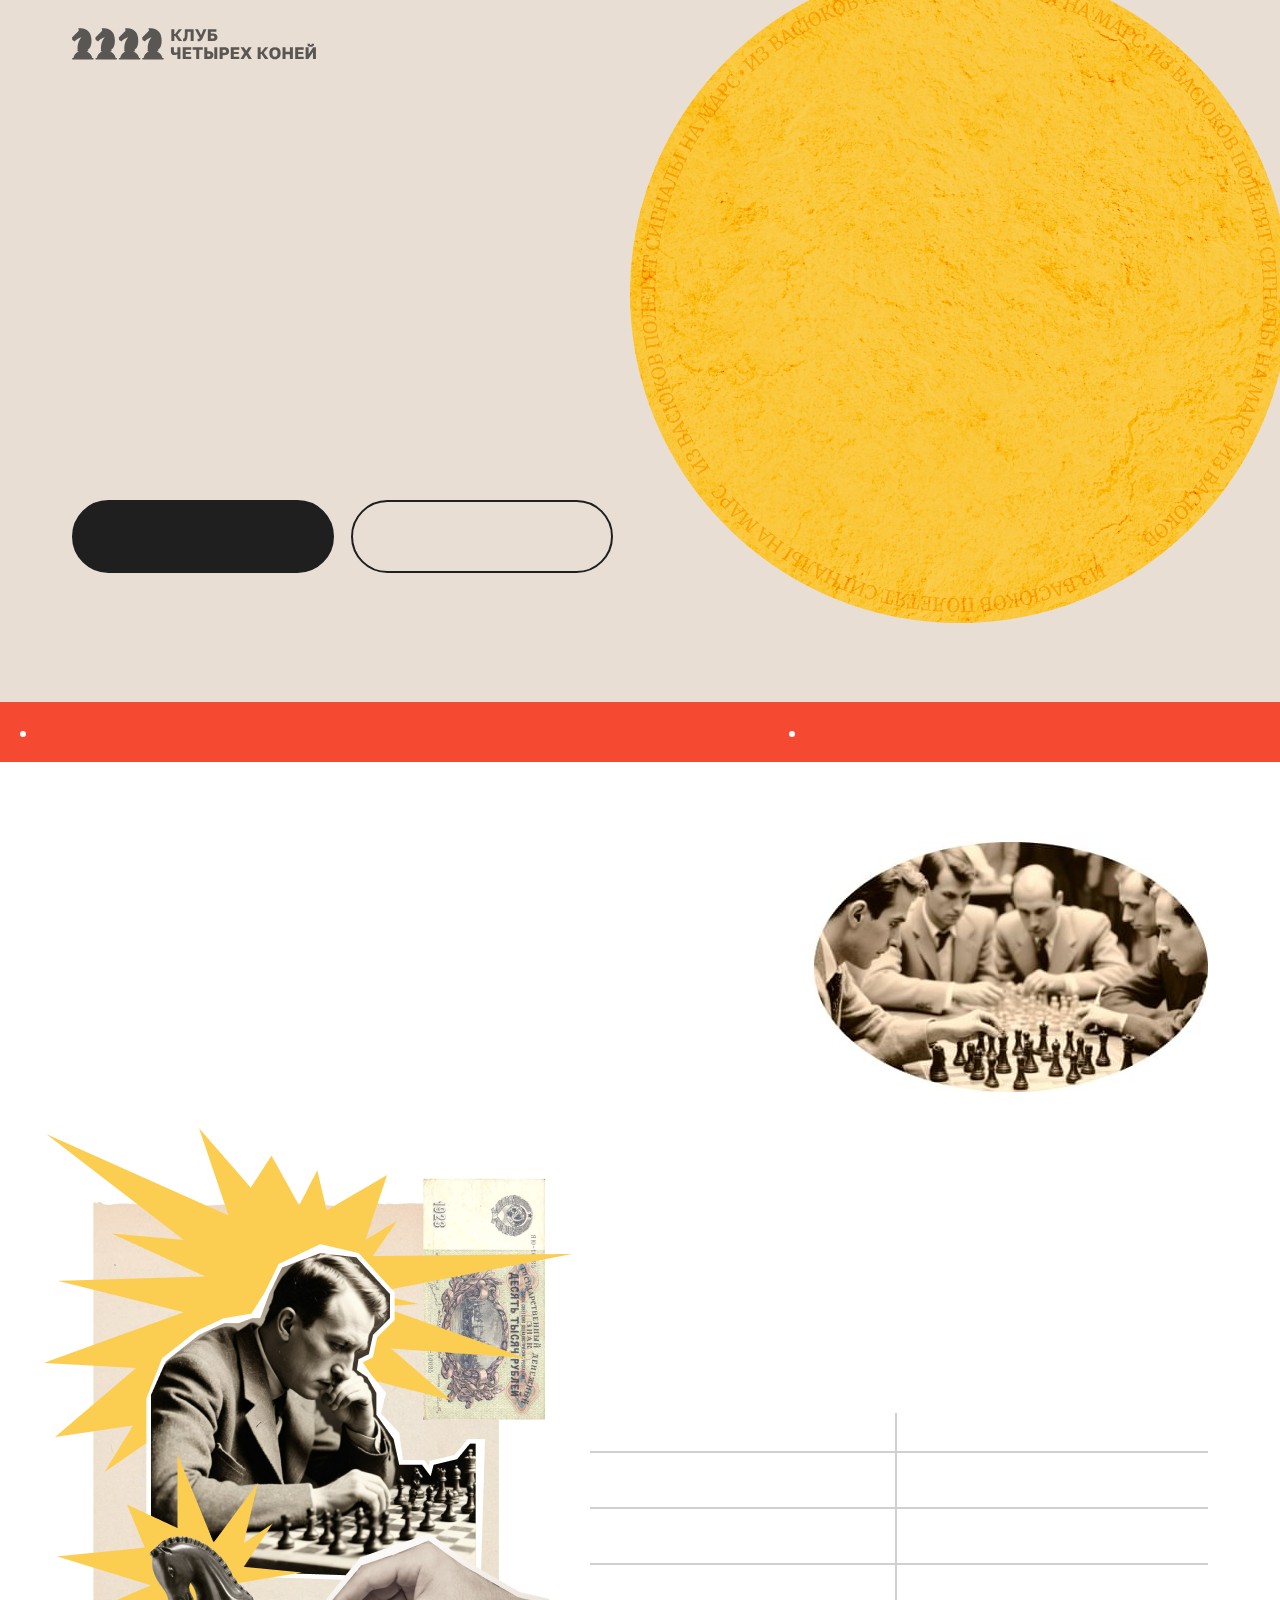
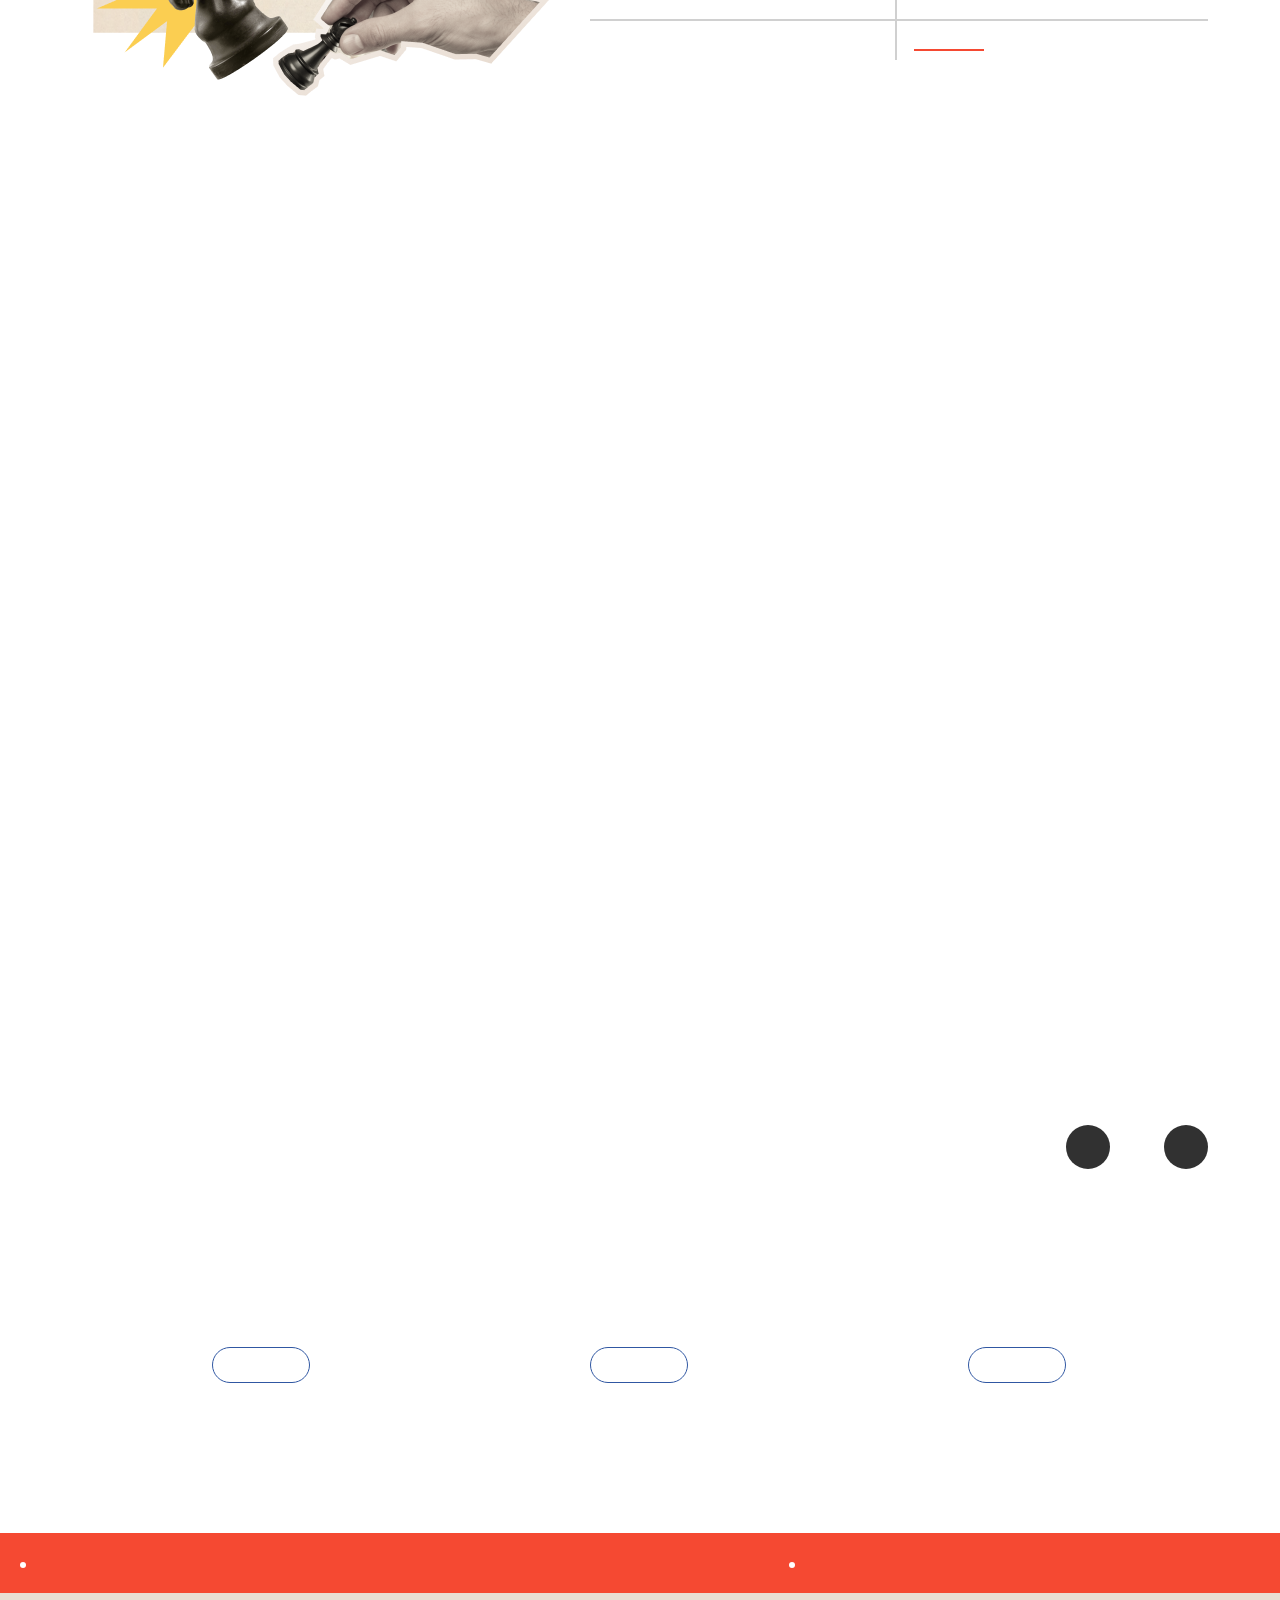
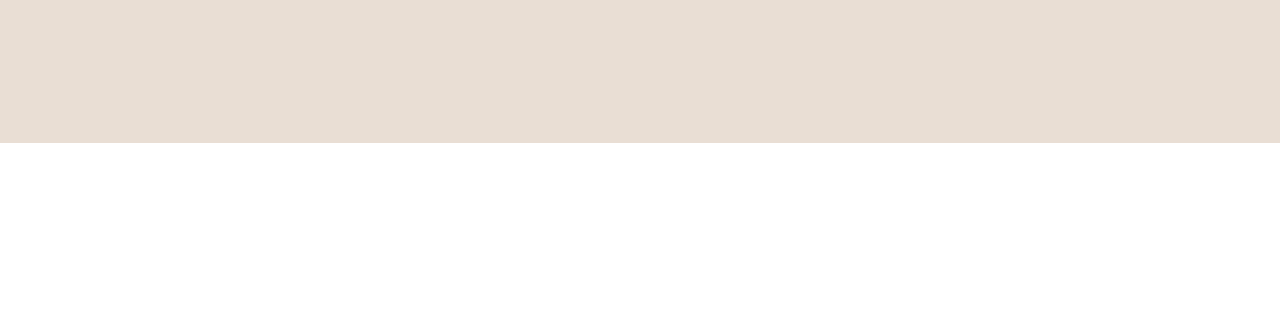
==== index.html @ 7cdd2cad "Add files" ====
<!DOCTYPE html>
<html lang="ru">
<head>
	<meta charset="UTF-8">
	<meta name="viewport" content="width=device-width, initial-scale=1.0">
	<title>Клуб Четырех Коней</title>
	<link rel="stylesheet" href="css/style.min.css">
</head>
<body>
	<section class="main">
		<div class="wrap">
			<a href="#" class='main__logo'><img src="img/logo.svg" alt=""></a>
			<h1 class='main__title'>
				Превратите<br>уездный город<br>
				<span class='main__title-offset'>в столицу<br><span>земного шара</span></span>
			</h1>
			<p class='main__description'>Оплатите взнос на&nbsp;телеграммы для организации Международного васюкинского турнира по&nbsp;шахматам</p>
			<div class="main__btns">
				<a href="#donate" class='btn btn__default'>Поддержать <br class='sm-none'>шахматную мысль</a>
				<a href="#more" class='btn btn__add'>Подробнее <br class='sm-none'>о турнире</a>
			</div>

		</div>
		<img src="img/circle.png" class='main__circle' alt="">
		<div class='main__collage'></div>
	</section>
	<section class="running-line">
	 <div class="running-line__track -f">
	    <div class="running-line__content"><span>Дело помощи утопающим — дело рук самих утопающих!</span><span>Шахматы двигают вперед не только культуру, но и экономику!</span><span>Лед тронулся, господа присяжные заседатели!</span></div>

	  </div>
	</section>
	<section class='info' >
		<div class="wrap info__textwp" id='donate'>
			<p class="info__textsp">
				Чтобы поддержать Международный васюкинский турнир <img src="img/photo1.jpg" class='info__photo' alt="">посетите лекцию на тему: <span class='redtextb'>«Плодотворная дебютная идея»</span>
			</p>
			
		</div>
		<div class="wrap info__session" id='more'>
			<img src="img/collage.png" class='info__collage' alt="">
			<p class="info__textsp">
				и&nbsp;Сеанс <span class='redtextb'>одновременной игры в&nbsp;шахматы на&nbsp;160 досках</span> гроссмейстера О.&nbsp;Бендера
			</p>
			<div class='info__table'>
				<div class='info__table-row'>
					<div class='info__table-cell'>Место проведения:</div>
					<div class='info__table-cell'>Клуб «Картонажник»</div>
				</div>
				<div class='info__table-row'>
					<div class='info__table-cell'>Дата и время мероприятия:</div>
					<div class='info__table-cell'>22 июня 1927 г. в 18:00</div>
				</div>
				<div class='info__table-row'>
					<div class='info__table-cell'>Стоимость входных билетов:</div>
					<div class='info__table-cell'>20 коп.</div>
				</div>
				<div class='info__table-row'>
					<div class='info__table-cell'>Плата за игру:</div>
					<div class='info__table-cell'>50 коп.</div>
				</div>
				<div class='info__table-row'>
					<div class='info__table-cell'>Взнос на телеграммы:</div>
					<div class='info__table-cell'><span class='info__table-oldprice'>100 руб.</span> 21 руб. 16 коп.</div>
				</div>
			</div>
			<p class='info__table-blue'>По&nbsp;всем вопросам обращаться в&nbsp;администрацию к&nbsp;К.&nbsp;Михельсону</p>
			
		</div>
	</section>
	<section class="stages">
		<div class="wrap">
			<h2 class='heading'>Этапы преображения<br> Васюков <span class='text-blue'>Будущие источники<br class='sm-none'> обогащения васюкинцев</span></h2>
			<div class="stages__content">
				<div class="stages__wrap">
					<div class="stages__item">
						<p class="stages__text">Строительство железнодорожной магистрали Москва-Васюки</p>
					</div>
					<div class="stages__item">
						<p class="stages__text">Открытие фешенебельной гостиницы &laquo;Проходная пешка&raquo; и&nbsp;других небоскрёбов</p>
					</div>
					<div class="stages__item">
						<p class="stages__text">Поднятие сельского хозяйства в&nbsp;радиусе на&nbsp;тысячу километров: производство овощей, фруктов, икры, шоколадных конфет</p>
					</div>
					<div class="stages__item">
						<p class="stages__text">Строительство дворца для турнира</p>
					</div>
					<div class="stages__item">
						<p class="stages__text">Размещение гаражей для гостевого<br>автотранспорта</p>
					</div>
					<div class="stages__item">
						<p class="stages__text">Постройка сверхмощной радиостанции для передачи всему миру сенсационных результатов</p>
					</div>
					<div class="stages__item">
						<p class="stages__text">Создание аэропорта &laquo;Большие Васюки&raquo; с&nbsp;регулярным отправлением почтовых самолётов и&nbsp;дирижаблей во&nbsp;все концы света, включая Лос-Анжелос и&nbsp;Мельбурн</p>
					</div>
				</div>
			</div>
			<div class='slider__navigation stages__navigation'>
				<button id="stages-left"></button>
				<div class='slider__dots'>
				</div>
      			<button id="stages-right"></button>
			</div>
		</div>
	</section>
	<section class="participants">
		<div class="wrap">
			<div class="participants__heading">
				<h2 class='heading'>Участники турнира</h2>
			</div>
			<div class='wrapper'>
				<div class="participants__container">
					<div class="participants__track">
						<div class="participants__item">
							<img src="img/ava.svg" class='participants__ava' alt="">
							<p class="participants__name">Хозе-Рауль Капабланка</p>
							<p class="participants__status">Чемпион мира по шахматам</p>
							<a href="" class="btn btn__smallblue">Подробнее</a>
						</div>
						<div class="participants__item">
							<img src="img/ava.svg" class='participants__ava' alt="">
							<p class="participants__name">Эммануил Ласкер</p>
							<p class="participants__status">Чемпион мира по шахматам</p>
							<a href="" class="btn btn__smallblue">Подробнее</a>
						</div>
						<div class="participants__item">
							<img src="img/ava.svg" class='participants__ava' alt="">
							<p class="participants__name">Александр Алехин</p>
							<p class="participants__status">Чемпион мира по шахматам</p>
							<a href="" class="btn btn__smallblue">Подробнее</a>
						</div>
						<div class="participants__item">
							<img src="img/ava.svg" class='participants__ava' alt="">
							<p class="participants__name">Арон Нимцович</p>
							<p class="participants__status">Чемпион мира по шахматам</p>
							<a href="" class="btn btn__smallblue">Подробнее</a>
						</div>
						<div class="participants__item">
							<img src="img/ava.svg" class='participants__ava' alt="">
							<p class="participants__name">Рихард Рети</p>
							<p class="participants__status">Чемпион мира по шахматам</p>
							<a href="" class="btn btn__smallblue">Подробнее</a>
						</div>
						<div class="participants__item">
							<img src="img/ava.svg" class='participants__ava' alt="">
							<p class="participants__name">Остап Бендер</p>
							<p class="participants__status">Гроссмейстер</p>
							<a href="" class="btn btn__smallblue">Подробнее</a>
						</div>
					</div>
				</div>
			</div>
			<div class='slider__navigation participants__navigation'>
				<button id="participants-left"></button>
				<span class='slider__info'>
				</span>
      			<button id="participants-right"></button>
			</div>
		</div>
	</section>
	<section class="running-line">
	 <div class="running-line__track -s">
	    <div class="running-line__content"><span>Дело помощи утопающим — дело рук самих утопающих!</span><span>Шахматы двигают вперед не только культуру, но и экономику!</span><span>Лед тронулся, господа присяжные заседатели!</span></div>
	  </div>
	</section>
     

	<footer class='mfooter'>
		<div class="wrap">
			<p class="mfooter__text">Все персонажи, события и&nbsp;цитаты являются вымышленными и&nbsp;не&nbsp;принадлежат создателям сайта. С&nbsp;подробностями можно познакомиться в&nbsp;главе XXXIV романа Ильи Ильфа и&nbsp;Евгения Петрова &laquo;Двенадцать стульев&raquo;.</p>
		</div>
	</footer>
	<script src="js/main.min.js"></script>
</body>
</html>
---- css/style.min.css ----
/*! normalize.css v8.0.1 | MIT License | github.com/necolas/normalize.css */@font-face{font-family:GolosText;src:url(../fonts/GolosText/regular.woff) format("woff"),url(../fonts/commissioner/regular.woff2) format("woff2");font-weight:400;font-style:normal}@font-face{font-family:GolosText;src:url(../fonts/GolosText/medium.woff) format("woff"),url(../fonts/commissioner/medium.woff2) format("woff2");font-weight:500;font-style:normal}@font-face{font-family:GolosText;src:url(../fonts/GolosText/semibold.woff) format("woff"),url(../fonts/commissioner/semibold.woff2) format("woff2");font-weight:600;font-style:normal}@font-face{font-family:GolosText;src:url(../fonts/GolosText/bold.woff) format("woff"),url(../fonts/commissioner/bold.woff2) format("woff2");font-weight:700;font-style:normal}@font-face{font-family:Merriweather;src:url(../fonts/Merriweather/regular.woff) format("woff"),url(../fonts/commissioner/regular.woff2) format("woff2");font-weight:400;font-style:normal}@font-face{font-family:Merriweather;src:url(../fonts/Merriweather/bold.woff) format("woff"),url(../fonts/commissioner/bold.woff2) format("woff2");font-weight:700;font-style:normal}@-webkit-keyframes rotate{0%{-webkit-transform:rotate(0);transform:rotate(0)}100%{-webkit-transform:rotate(360deg);transform:rotate(360deg)}}/*! normalize.css v8.0.1 | MIT License | github.com/necolas/normalize.css */html{line-height:1.15;-webkit-text-size-adjust:100%}details,main{display:block}h1{font-size:2em;margin:.67em 0}hr{-webkit-box-sizing:content-box;box-sizing:content-box;height:0;overflow:visible}code,kbd,pre,samp{font-family:monospace,monospace;font-size:1em}a{background-color:rgba(0,0,0,0);text-decoration:none;cursor:pointer;outline:0;color:#af9470}abbr[title]{border-bottom:none;text-decoration:underline;-webkit-text-decoration:underline dotted;text-decoration:underline dotted}b,strong{font-weight:bolder}small{font-size:80%}sub,sup{font-size:75%;line-height:0;position:relative;vertical-align:baseline}sub{bottom:-.25em}sup{top:-.5em}img{border-style:none;max-width:100%;pointer-events:none}button,input,optgroup,select,textarea{font-family:inherit;font-size:100%;line-height:1.15;margin:0}button,input{overflow:visible}button,select{text-transform:none}[type=button],[type=reset],[type=submit],button{-webkit-appearance:button}[type=button]::-moz-focus-inner,[type=reset]::-moz-focus-inner,[type=submit]::-moz-focus-inner,button::-moz-focus-inner{border-style:none;padding:0}[type=button]:-moz-focusring,[type=reset]:-moz-focusring,[type=submit]:-moz-focusring,button:-moz-focusring{outline:ButtonText dotted 1px}fieldset{padding:.35em .75em .625em}legend{-webkit-box-sizing:border-box;box-sizing:border-box;color:inherit;display:table;max-width:100%;padding:0;white-space:normal}progress{vertical-align:baseline}textarea{overflow:auto}[type=checkbox],[type=radio]{-webkit-box-sizing:border-box;box-sizing:border-box;padding:0}[type=number]::-webkit-inner-spin-button,[type=number]::-webkit-outer-spin-button{height:auto}[type=search]{-webkit-appearance:textfield;outline-offset:-2px}[type=search]::-webkit-search-decoration{-webkit-appearance:none}::-webkit-file-upload-button{-webkit-appearance:button;font:inherit}summary{display:list-item}[hidden],template{display:none}html{-ms-text-size-adjust:100%;-webkit-text-size-adjust:100%;font-size:100%;height:100%}body{font-family:GolosText,sans-serfif;font-weight:400;background:#fff;color:#313131;height:100%;margin:0;padding:0;-webkit-box-sizing:border-box;box-sizing:border-box;min-width:320px}p{line-height:1.2em}a:active,a:focus,a:hover,a:visited{text-decoration:none;outline:0}.wrap{min-width:320px;max-width:1366px;-webkit-box-sizing:border-box;box-sizing:border-box;margin:0 auto;padding-right:72px;padding-left:72px}.clearfix:after{content:"";display:table;clear:both}::-moz-selection{color:#fff;background:#524947}::selection{color:#fff;background:#524947}.redtextb{font-weight:700;color:#f54932}.heading{margin:0;font-family:Merriweather;font-size:54px;line-height:1.2em;font-weight:300;text-transform:uppercase}@media screen and (max-width:768px){.wrap{padding-right:20px;padding-left:20px}.heading{font-size:36px;line-height:1.1em}.sm-none{display:none}}.btn{display:inline-block;text-align:center;vertical-align:middle;-ms-touch-action:manipulation;touch-action:manipulation;cursor:pointer;font-size:16px;white-space:nowrap;position:relative;border:none;-webkit-transition:.1s linear;transition:.1s linear;font-weight:400;border-radius:40px;-webkit-box-sizing:border-box;box-sizing:border-box;line-height:1.35em}.btn:hover{-webkit-box-shadow:none;box-shadow:none}.btn__default{background:#1f1f1f;color:#fff;padding:13px 20px;border:2px solid #1f1f1f}.btn__default:hover{background:#fbce51;border:2px solid #fbce51;color:#1f1f1f}@media screen and (max-width:768px){.btn__default{padding:11px 20px}}.btn__add{background:rgba(0,0,0,0);color:#1f1f1f;padding:13px 20px;border:2px solid #1f1f1f}@media screen and (max-width:768px){.btn__add{padding:13px 20px;border:none;background:rgba(255,255,255,.9)}}.btn__add:hover{background:#1f1f1f;color:#fff}.btn__smallblue{color:#3057a2;border-radius:20px;border:1px solid #3057a2;padding:6px 11px}.btn__smallblue:hover{background:#3057a2;color:#fff}.main{background:url(../img/bg.jpg) 50% 70%/100% #e9ded4;padding:28px 0 129px;position:relative;overflow:hidden}.main__logo{display:inline-block}.main .wrap{position:relative;z-index:2}.main__title{font-family:Merriweather;font-weight:400;text-transform:uppercase;font-size:60px;margin:61px 0 25px;line-height:1.1em}@media screen and (max-width:768px){.main{padding:28px 0 275px}.main__logo{width:213px}.main__title{font-size:36px;margin:41px 0 25px}}.main__title-offset{max-width:550px;display:inline-block;text-align:center;margin-left:3px}.main__title-offset span{margin-left:30px}.main__description{font-size:18px;max-width:542px;text-align:center;margin-bottom:42px}@media screen and (max-width:768px){.main__description{text-align:left;margin-bottom:35px}}.main__circle{position:absolute;top:-36px;width:659px;right:-639px;left:0;margin:auto;-webkit-animation:40s linear infinite rotate;animation:40s linear infinite rotate}@media screen and (max-width:1224px){.main__circle{right:-839px}}@media screen and (max-width:768px){.main__circle{top:auto;width:310px;right:0;bottom:55px;left:0;margin:auto}}.main__collage{position:absolute;bottom:-1px;left:0;right:-19px;background:url(../img/chessfield.png) 50% 100%/1627px no-repeat;height:540px}@media screen and (max-width:1224px){.main__collage{right:-299px}}.main__btns{font-size:0}.main .btn{width:262px;margin-right:17px}@media screen and (max-width:768px){.main__collage{right:0;background-size:862px;background-position:80% 100%}.main .btn{width:100%;margin-right:0;margin-bottom:14px}}.running-line{font-family:Merriweather;color:#fff;position:relative;font-weight:300;line-height:60px;width:100%;height:60px;font-size:22px;text-transform:uppercase;background:#f54932;overflow-x:hidden}.running-line__track{width:-webkit-fit-content;width:-moz-fit-content;width:fit-content;white-space:nowrap}.running-line__track span::before{content:"";width:6px;height:6px;display:inline-block;background:#fff;vertical-align:middle;border-radius:50%;margin:0 20px}.running-line__content{display:inline-block}.info{margin-bottom:204px}.info__textwp{padding:109px 520px 61px 72px;position:relative}@media screen and (max-width:1224px){.info__textwp{padding:109px 370px 61px 72px}.info__photo{width:280px}}@media screen and (max-width:1024px){.info{margin-bottom:104px}.info__textwp{padding:79px 72px 21px}}@media screen and (max-width:768px){.running-line{font-size:16px;line-height:38px;height:38px}.running-line__track span::before{margin:0 12px}.info{margin-bottom:84px}.info__textwp{padding:50px 20px 20px}}.info__textsp{font-family:Merriweather;font-size:36px;font-weight:300;text-transform:uppercase;margin:0;line-height:1.35em}.info__photo{position:absolute;right:72px;bottom:0;top:46px;margin:auto}@media screen and (max-width:1024px){.info__photo{position:static;display:block;margin:50px auto;width:auto;max-width:580px}}@media screen and (max-width:768px){.info__textsp{font-size:28px}.info__photo{width:100%;margin:23px auto 24px}}.info__collage{position:absolute;left:43px;top:2px}@media screen and (max-width:1224px){.info__collage{width:380px}}@media screen and (max-width:1024px){.info__collage{position:static;display:block;margin:20px auto;width:auto;max-width:580px}}.info__session{position:relative;padding:32px 72px 0 590px}.info__session .info__textsp{margin-bottom:60px}@media screen and (max-width:1224px){.info__session{padding:32px 72px 0 450px}}@media screen and (max-width:1024px){.info__session{padding:8px 72px 0}}@media screen and (max-width:768px){.info__collage{width:100%;margin-bottom:49px}.info__session .info__textsp{margin-bottom:41px}.info__session{padding:10px 20px 20px}.info__table-row:last-child{border-bottom:0}}.info__table{width:100%;border-collapse:collapse;font-size:20px;margin-bottom:48px}.info__table-row{display:-webkit-box;display:-ms-flexbox;display:flex}@media screen and (max-width:768px){.info__table-row{display:block;border-bottom:2px solid #d0d0d0;margin-bottom:15px}}.info__table-cell{border:1px solid #d0d0d0;padding:15.5px 0}.info__table-row:first-child div{border-top:none;padding-top:0}.info__table-row:last-child div{border-bottom:none;padding-bottom:0}.info__table-row div:first-child{border-left:none;color:#6f6f6f;font-weight:300;min-width:305px}.info__table-row div:last-child{border-right:none;padding-left:17px;width:calc(100% - 305px);font-weight:500}.info__table-blue{color:#3057a2;font-size:20px}.info__table-oldprice{position:relative;margin-right:7px}.info__table-oldprice:before{content:"";position:absolute;display:block;width:100%;height:2px;background:#f54932;top:4px;left:0;bottom:0;margin:auto}.stages{margin-bottom:200px}@media screen and (max-width:768px){.info__table-cell{display:inline;border:none;padding:0}.info__table-row div:first-child{display:block;margin-bottom:14px;width:auto}.info__table-row div:last-child{display:inline-block;padding-left:0;width:auto;margin-bottom:14px}.info__table-blue{font-size:18px}.stages{margin-bottom:122px}}.stages__wrap{font-size:20px;display:grid;grid-template-columns:32.3% 32.3% auto;grid-template-rows:auto auto auto;gap:20px;counter-reset:example 0;position:relative}.stages__content{position:relative}.stages__content:before{content:"";display:block;width:401px;height:235px;background:url(../img/collage1.png) 0 0/100% no-repeat;position:absolute;bottom:-2px;right:-64px;z-index:2}@media screen and (max-width:1224px){.stages__content:before{bottom:-92px}}@media screen and (max-width:1024px){.stages__wrap{grid-template-columns:48.4% 48.4%}.stages__content:before{right:-70px;bottom:-152px}}@media screen and (max-width:768px){.stages__wrap{display:-webkit-box;display:-ms-flexbox;display:flex;-webkit-box-align:start;-ms-flex-align:start;align-items:flex-start;-webkit-transition:.2s;transition:.2s}.stages__content{padding-top:140px;overflow:hidden}.stages__content:before{top:0;bottom:auto;left:0;right:0;margin:auto;width:350px}}.stages .heading{margin-bottom:52px}@media screen and (max-width:768px){.stages .heading{margin-bottom:0}}.stages .text-blue{font-size:20px;color:#3057a2;text-transform:none;font-family:GolosText;position:relative;line-height:1.2em;display:inline-block;margin:0 0 0 6px}.stages__item{background:url(../img/paper.jpg) 0 0/cover;padding:20px 22px 20px 72px;-webkit-box-sizing:border-box;box-sizing:border-box;counter-increment:example 1;position:relative;font-size:20px}.stages__item:after{content:counter(example);width:36px;height:36px;background:#fff;position:absolute;top:20px;left:20px;text-align:center;line-height:36px;border-radius:50%;font-weight:500}.stages__item:nth-child(3){grid-area:1/3/3}.stages__item:last-child{grid-column-start:2;grid-column-end:4;grid-row-start:3;grid-row-end:3;padding-right:310px}@media screen and (max-width:1224px){.stages__item:last-child{padding-right:100px}}@media screen and (max-width:1024px){.stages__item:nth-child(3){grid-area:auto}.stages__item:last-child{padding-right:50px;grid-column-start:1;grid-column-end:3;grid-row-start:4;grid-row-end:4}}.stages__text{margin:0}.participants{margin-bottom:140px}@media screen and (max-width:768px){.stages .text-blue{font-size:18px;margin:14px 0 0}.stages__item{padding:64px 22px 50px 72px;font-size:18px;min-width:100%}.stages__item:after{top:62px;left:18px}.stages__item:last-child{padding-right:22px}.participants{margin-bottom:100px}}.participants .wrap{position:relative}.participants__heading{margin-bottom:60px;padding-right:200px}@media screen and (max-width:768px){.participants__heading{margin-bottom:38px}}.participants__container{overflow:hidden}.participants__item{text-align:center;min-width:33.3%;padding-bottom:10px}.participants__track{display:-webkit-box;display:-ms-flexbox;display:flex;-webkit-transition:.2s;transition:.2s}.participants__ava{margin-bottom:22px}@media screen and (max-width:768px){.participants__ava{max-width:245px;margin-bottom:29px}}.participants__name{font-size:24px;font-weight:600;margin:0 0 6px}.participants__status{font-size:20px;font-weight:300;margin:0 0 20px}.slider__navigation{display:-webkit-box;display:-ms-flexbox;display:flex;-webkit-box-align:center;-ms-flex-align:center;align-items:center;position:absolute;top:8px;right:72px}.slider__navigation button{width:44px;height:44px;background:#313131;border-radius:50%;outline:0;border:none;cursor:pointer;-webkit-transition:.2s;transition:.2s;position:relative}.slider__navigation button:last-child{-webkit-transform:rotate(180deg);-ms-transform:rotate(180deg);transform:rotate(180deg)}.slider__navigation button:before{content:"";display:block;width:30px;height:30px;background:url(../img/arrow.svg) 50% 50% no-repeat;position:absolute;left:0;right:0;bottom:0;top:0;margin:auto}@media screen and (max-width:768px){.slider__navigation{position:static;display:-webkit-box;display:-ms-flexbox;display:flex;-webkit-box-pack:center;-ms-flex-pack:center;justify-content:center;margin:40px 0 0}.slider__navigation button{width:36px;height:36px}.slider__navigation button:before{width:20px;height:14px}}.slider__navigation button:hover{background:#fbce51}.slider__navigation button:disabled{background:#d6d6d6;cursor:auto;pointer-events:none}.slider__info{margin:0 13px}.slider__dots{display:-webkit-box;display:-ms-flexbox;display:flex;margin:0 10px}.slider__dots-item{width:10px;height:10px;background:#d9d9d9;margin:0 3px;border-radius:50%}.slider__dots-item.active{background:#313131}.stages__navigation{display:none}@media screen and (max-width:768px){.stages__navigation{display:-webkit-box;display:-ms-flexbox;display:flex;margin-top:26px}}.mfooter{background:#e9ded4;padding:40px 0 72px}.mfooter__text{margin:0;opacity:.5;font-size:16px}@keyframes rotate{0%{-webkit-transform:rotate(0);transform:rotate(0)}100%{-webkit-transform:rotate(360deg);transform:rotate(360deg)}}
/*# sourceMappingURL=../sourcemaps/style.min.css.map */
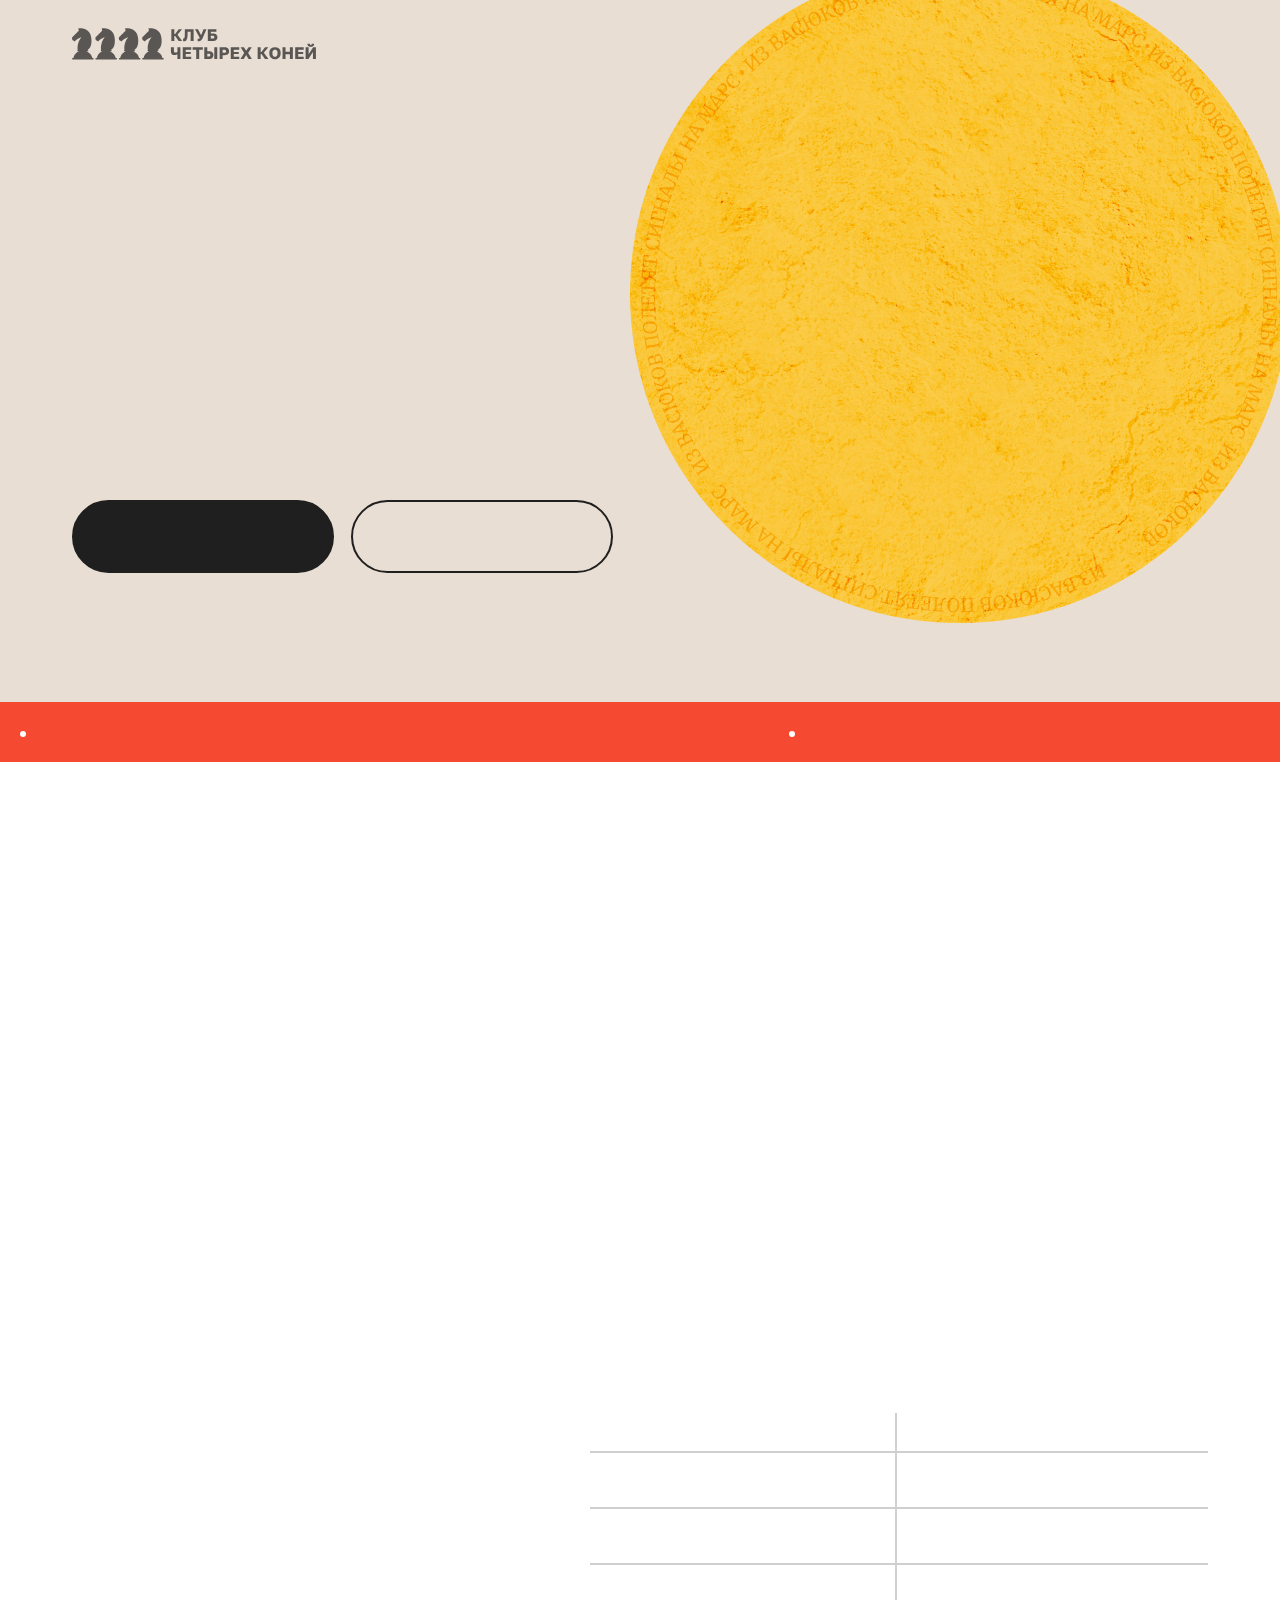
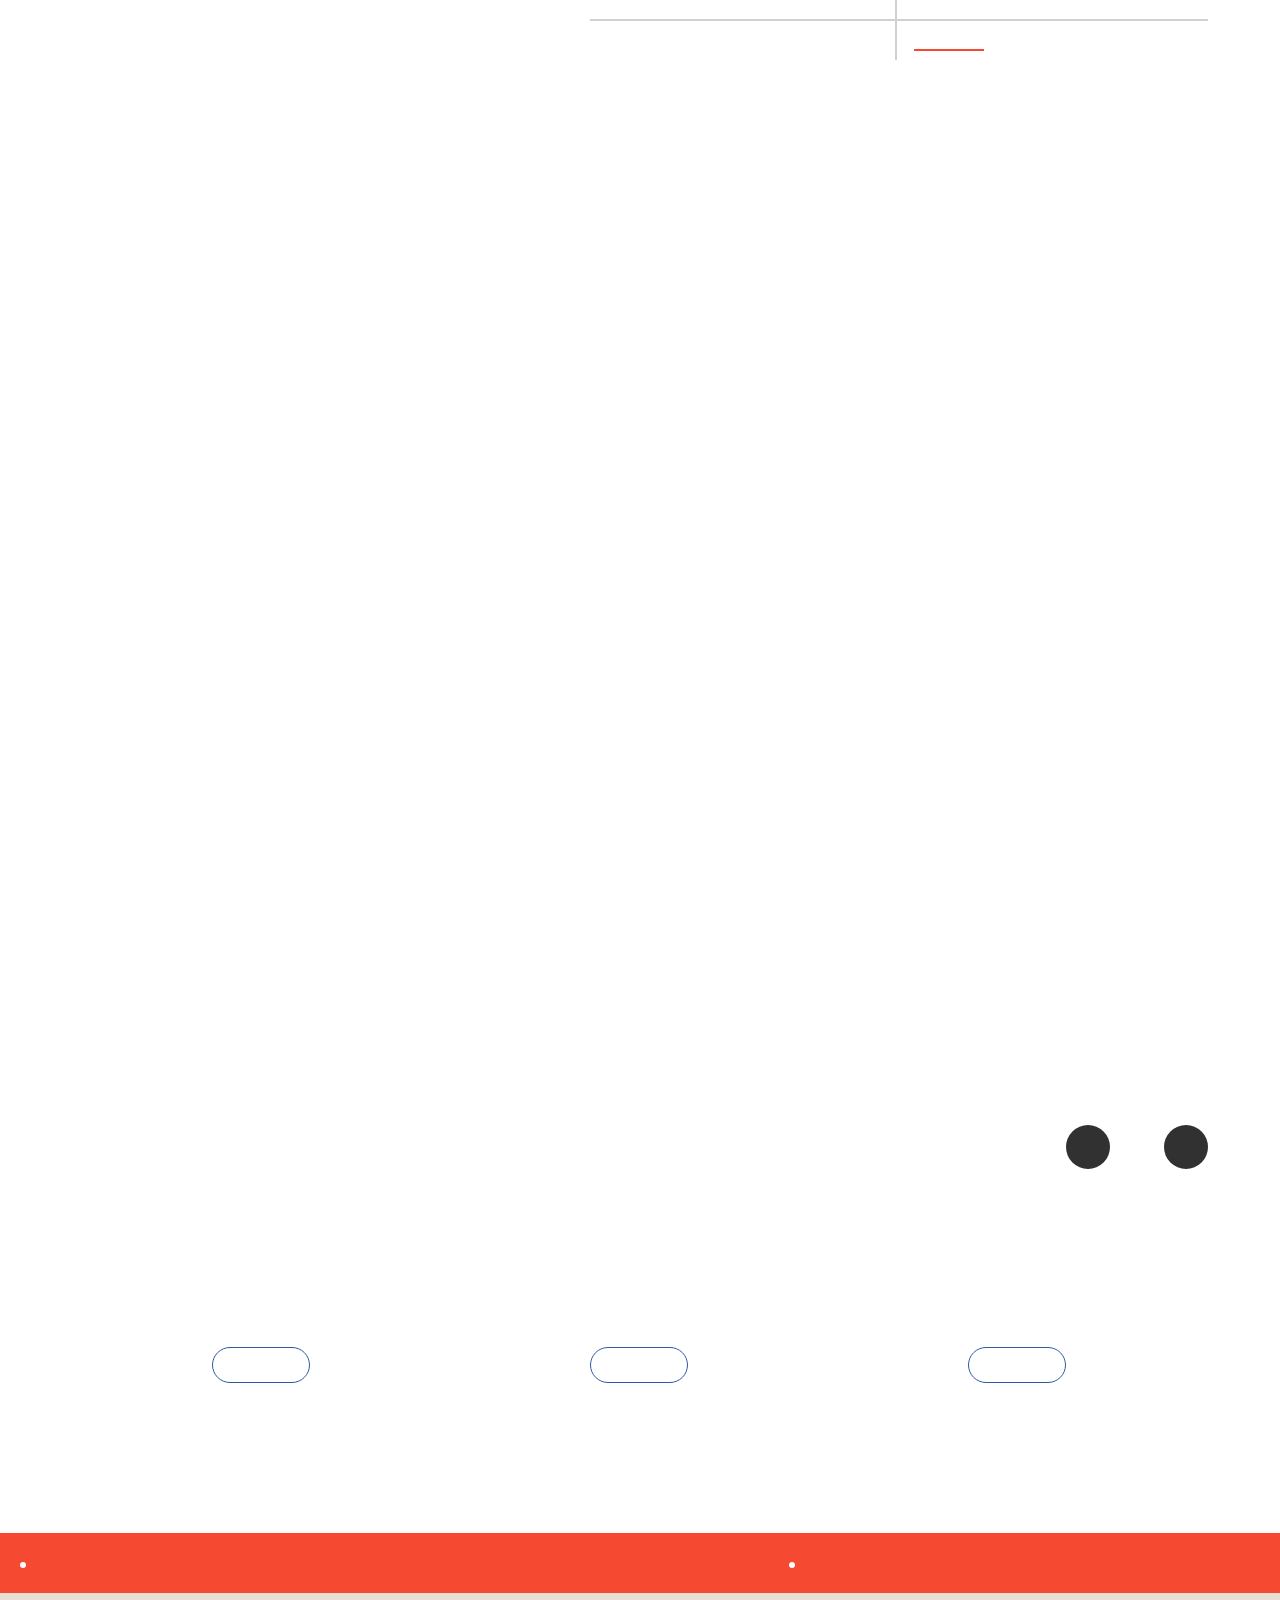
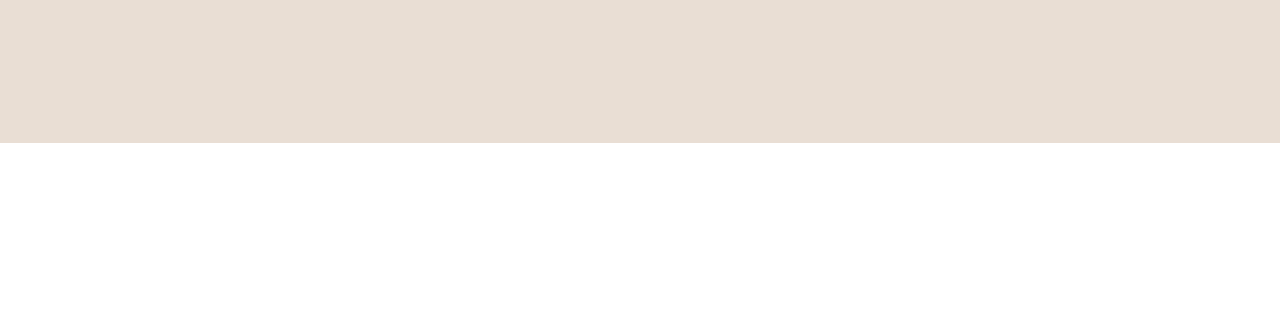
==== commit ea3dc30d: "Fix" ====
--- a/index.html
+++ b/index.html
@@ -9,7 +9,7 @@
 <body>
 	<section class="main">
 		<div class="wrap">
-			<a href="#" class='main__logo'><img src="img/logo.svg" alt=""></a>
+			<a href="#" class='main__logo'><img src="img/logo.svg" data="img/logo.svg" alt=""></a>
 			<h1 class='main__title'>
 				Превратите<br>уездный город<br>
 				<span class='main__title-offset'>в столицу<br><span>земного шара</span></span>
@@ -21,7 +21,7 @@
 			</div>
 
 		</div>
-		<img src="img/circle.png" class='main__circle' alt="">
+		<img src="img/circle.png" data="img/circle.png" class='main__circle' alt="">
 		<div class='main__collage'></div>
 	</section>
 	<section class="running-line">
@@ -33,12 +33,12 @@
 	<section class='info' >
 		<div class="wrap info__textwp" id='donate'>
 			<p class="info__textsp">
-				Чтобы поддержать Международный васюкинский турнир <img src="img/photo1.jpg" class='info__photo' alt="">посетите лекцию на тему: <span class='redtextb'>«Плодотворная дебютная идея»</span>
+				Чтобы поддержать Международный васюкинский турнир <img data="img/photo1.jpg" class='info__photo' alt="">посетите лекцию на тему: <span class='redtextb'>«Плодотворная дебютная идея»</span>
 			</p>
 			
 		</div>
 		<div class="wrap info__session" id='more'>
-			<img src="img/collage.png" class='info__collage' alt="">
+			<img data="img/collage.png" class='info__collage' alt="">
 			<p class="info__textsp">
 				и&nbsp;Сеанс <span class='redtextb'>одновременной игры в&nbsp;шахматы на&nbsp;160 досках</span> гроссмейстера О.&nbsp;Бендера
 			</p>
@@ -113,37 +113,37 @@
 				<div class="participants__container">
 					<div class="participants__track">
 						<div class="participants__item">
-							<img src="img/ava.svg" class='participants__ava' alt="">
+							<img data="img/ava.svg" class='participants__ava' alt="">
 							<p class="participants__name">Хозе-Рауль Капабланка</p>
 							<p class="participants__status">Чемпион мира по шахматам</p>
 							<a href="" class="btn btn__smallblue">Подробнее</a>
 						</div>
 						<div class="participants__item">
-							<img src="img/ava.svg" class='participants__ava' alt="">
+							<img data="img/ava.svg" class='participants__ava' alt="">
 							<p class="participants__name">Эммануил Ласкер</p>
 							<p class="participants__status">Чемпион мира по шахматам</p>
 							<a href="" class="btn btn__smallblue">Подробнее</a>
 						</div>
 						<div class="participants__item">
-							<img src="img/ava.svg" class='participants__ava' alt="">
+							<img data="img/ava.svg" class='participants__ava' alt="">
 							<p class="participants__name">Александр Алехин</p>
 							<p class="participants__status">Чемпион мира по шахматам</p>
 							<a href="" class="btn btn__smallblue">Подробнее</a>
 						</div>
 						<div class="participants__item">
-							<img src="img/ava.svg" class='participants__ava' alt="">
+							<img data="img/ava.svg" class='participants__ava' alt="">
 							<p class="participants__name">Арон Нимцович</p>
 							<p class="participants__status">Чемпион мира по шахматам</p>
 							<a href="" class="btn btn__smallblue">Подробнее</a>
 						</div>
 						<div class="participants__item">
-							<img src="img/ava.svg" class='participants__ava' alt="">
+							<img data="img/ava.svg" class='participants__ava' alt="">
 							<p class="participants__name">Рихард Рети</p>
 							<p class="participants__status">Чемпион мира по шахматам</p>
 							<a href="" class="btn btn__smallblue">Подробнее</a>
 						</div>
 						<div class="participants__item">
-							<img src="img/ava.svg" class='participants__ava' alt="">
+							<img data="img/ava.svg" class='participants__ava' alt="">
 							<p class="participants__name">Остап Бендер</p>
 							<p class="participants__status">Гроссмейстер</p>
 							<a href="" class="btn btn__smallblue">Подробнее</a>
--- a/css/style.min.css
+++ b/css/style.min.css
@@ -1,2 +1,2 @@
-/*! normalize.css v8.0.1 | MIT License | github.com/necolas/normalize.css */@font-face{font-family:GolosText;src:url(../fonts/GolosText/regular.woff) format("woff"),url(../fonts/commissioner/regular.woff2) format("woff2");font-weight:400;font-style:normal}@font-face{font-family:GolosText;src:url(../fonts/GolosText/medium.woff) format("woff"),url(../fonts/commissioner/medium.woff2) format("woff2");font-weight:500;font-style:normal}@font-face{font-family:GolosText;src:url(../fonts/GolosText/semibold.woff) format("woff"),url(../fonts/commissioner/semibold.woff2) format("woff2");font-weight:600;font-style:normal}@font-face{font-family:GolosText;src:url(../fonts/GolosText/bold.woff) format("woff"),url(../fonts/commissioner/bold.woff2) format("woff2");font-weight:700;font-style:normal}@font-face{font-family:Merriweather;src:url(../fonts/Merriweather/regular.woff) format("woff"),url(../fonts/commissioner/regular.woff2) format("woff2");font-weight:400;font-style:normal}@font-face{font-family:Merriweather;src:url(../fonts/Merriweather/bold.woff) format("woff"),url(../fonts/commissioner/bold.woff2) format("woff2");font-weight:700;font-style:normal}@-webkit-keyframes rotate{0%{-webkit-transform:rotate(0);transform:rotate(0)}100%{-webkit-transform:rotate(360deg);transform:rotate(360deg)}}/*! normalize.css v8.0.1 | MIT License | github.com/necolas/normalize.css */html{line-height:1.15;-webkit-text-size-adjust:100%}details,main{display:block}h1{font-size:2em;margin:.67em 0}hr{-webkit-box-sizing:content-box;box-sizing:content-box;height:0;overflow:visible}code,kbd,pre,samp{font-family:monospace,monospace;font-size:1em}a{background-color:rgba(0,0,0,0);text-decoration:none;cursor:pointer;outline:0;color:#af9470}abbr[title]{border-bottom:none;text-decoration:underline;-webkit-text-decoration:underline dotted;text-decoration:underline dotted}b,strong{font-weight:bolder}small{font-size:80%}sub,sup{font-size:75%;line-height:0;position:relative;vertical-align:baseline}sub{bottom:-.25em}sup{top:-.5em}img{border-style:none;max-width:100%;pointer-events:none}button,input,optgroup,select,textarea{font-family:inherit;font-size:100%;line-height:1.15;margin:0}button,input{overflow:visible}button,select{text-transform:none}[type=button],[type=reset],[type=submit],button{-webkit-appearance:button}[type=button]::-moz-focus-inner,[type=reset]::-moz-focus-inner,[type=submit]::-moz-focus-inner,button::-moz-focus-inner{border-style:none;padding:0}[type=button]:-moz-focusring,[type=reset]:-moz-focusring,[type=submit]:-moz-focusring,button:-moz-focusring{outline:ButtonText dotted 1px}fieldset{padding:.35em .75em .625em}legend{-webkit-box-sizing:border-box;box-sizing:border-box;color:inherit;display:table;max-width:100%;padding:0;white-space:normal}progress{vertical-align:baseline}textarea{overflow:auto}[type=checkbox],[type=radio]{-webkit-box-sizing:border-box;box-sizing:border-box;padding:0}[type=number]::-webkit-inner-spin-button,[type=number]::-webkit-outer-spin-button{height:auto}[type=search]{-webkit-appearance:textfield;outline-offset:-2px}[type=search]::-webkit-search-decoration{-webkit-appearance:none}::-webkit-file-upload-button{-webkit-appearance:button;font:inherit}summary{display:list-item}[hidden],template{display:none}html{-ms-text-size-adjust:100%;-webkit-text-size-adjust:100%;font-size:100%;height:100%}body{font-family:GolosText,sans-serfif;font-weight:400;background:#fff;color:#313131;height:100%;margin:0;padding:0;-webkit-box-sizing:border-box;box-sizing:border-box;min-width:320px}p{line-height:1.2em}a:active,a:focus,a:hover,a:visited{text-decoration:none;outline:0}.wrap{min-width:320px;max-width:1366px;-webkit-box-sizing:border-box;box-sizing:border-box;margin:0 auto;padding-right:72px;padding-left:72px}.clearfix:after{content:"";display:table;clear:both}::-moz-selection{color:#fff;background:#524947}::selection{color:#fff;background:#524947}.redtextb{font-weight:700;color:#f54932}.heading{margin:0;font-family:Merriweather;font-size:54px;line-height:1.2em;font-weight:300;text-transform:uppercase}@media screen and (max-width:768px){.wrap{padding-right:20px;padding-left:20px}.heading{font-size:36px;line-height:1.1em}.sm-none{display:none}}.btn{display:inline-block;text-align:center;vertical-align:middle;-ms-touch-action:manipulation;touch-action:manipulation;cursor:pointer;font-size:16px;white-space:nowrap;position:relative;border:none;-webkit-transition:.1s linear;transition:.1s linear;font-weight:400;border-radius:40px;-webkit-box-sizing:border-box;box-sizing:border-box;line-height:1.35em}.btn:hover{-webkit-box-shadow:none;box-shadow:none}.btn__default{background:#1f1f1f;color:#fff;padding:13px 20px;border:2px solid #1f1f1f}.btn__default:hover{background:#fbce51;border:2px solid #fbce51;color:#1f1f1f}@media screen and (max-width:768px){.btn__default{padding:11px 20px}}.btn__add{background:rgba(0,0,0,0);color:#1f1f1f;padding:13px 20px;border:2px solid #1f1f1f}@media screen and (max-width:768px){.btn__add{padding:13px 20px;border:none;background:rgba(255,255,255,.9)}}.btn__add:hover{background:#1f1f1f;color:#fff}.btn__smallblue{color:#3057a2;border-radius:20px;border:1px solid #3057a2;padding:6px 11px}.btn__smallblue:hover{background:#3057a2;color:#fff}.main{background:url(../img/bg.jpg) 50% 70%/100% #e9ded4;padding:28px 0 129px;position:relative;overflow:hidden}.main__logo{display:inline-block}.main .wrap{position:relative;z-index:2}.main__title{font-family:Merriweather;font-weight:400;text-transform:uppercase;font-size:60px;margin:61px 0 25px;line-height:1.1em}@media screen and (max-width:768px){.main{padding:28px 0 275px}.main__logo{width:213px}.main__title{font-size:36px;margin:41px 0 25px}}.main__title-offset{max-width:550px;display:inline-block;text-align:center;margin-left:3px}.main__title-offset span{margin-left:30px}.main__description{font-size:18px;max-width:542px;text-align:center;margin-bottom:42px}@media screen and (max-width:768px){.main__description{text-align:left;margin-bottom:35px}}.main__circle{position:absolute;top:-36px;width:659px;right:-639px;left:0;margin:auto;-webkit-animation:40s linear infinite rotate;animation:40s linear infinite rotate}@media screen and (max-width:1224px){.main__circle{right:-839px}}@media screen and (max-width:768px){.main__circle{top:auto;width:310px;right:0;bottom:55px;left:0;margin:auto}}.main__collage{position:absolute;bottom:-1px;left:0;right:-19px;background:url(../img/chessfield.png) 50% 100%/1627px no-repeat;height:540px}@media screen and (max-width:1224px){.main__collage{right:-299px}}.main__btns{font-size:0}.main .btn{width:262px;margin-right:17px}@media screen and (max-width:768px){.main__collage{right:0;background-size:862px;background-position:80% 100%}.main .btn{width:100%;margin-right:0;margin-bottom:14px}}.running-line{font-family:Merriweather;color:#fff;position:relative;font-weight:300;line-height:60px;width:100%;height:60px;font-size:22px;text-transform:uppercase;background:#f54932;overflow-x:hidden}.running-line__track{width:-webkit-fit-content;width:-moz-fit-content;width:fit-content;white-space:nowrap}.running-line__track span::before{content:"";width:6px;height:6px;display:inline-block;background:#fff;vertical-align:middle;border-radius:50%;margin:0 20px}.running-line__content{display:inline-block}.info{margin-bottom:204px}.info__textwp{padding:109px 520px 61px 72px;position:relative}@media screen and (max-width:1224px){.info__textwp{padding:109px 370px 61px 72px}.info__photo{width:280px}}@media screen and (max-width:1024px){.info{margin-bottom:104px}.info__textwp{padding:79px 72px 21px}}@media screen and (max-width:768px){.running-line{font-size:16px;line-height:38px;height:38px}.running-line__track span::before{margin:0 12px}.info{margin-bottom:84px}.info__textwp{padding:50px 20px 20px}}.info__textsp{font-family:Merriweather;font-size:36px;font-weight:300;text-transform:uppercase;margin:0;line-height:1.35em}.info__photo{position:absolute;right:72px;bottom:0;top:46px;margin:auto}@media screen and (max-width:1024px){.info__photo{position:static;display:block;margin:50px auto;width:auto;max-width:580px}}@media screen and (max-width:768px){.info__textsp{font-size:28px}.info__photo{width:100%;margin:23px auto 24px}}.info__collage{position:absolute;left:43px;top:2px}@media screen and (max-width:1224px){.info__collage{width:380px}}@media screen and (max-width:1024px){.info__collage{position:static;display:block;margin:20px auto;width:auto;max-width:580px}}.info__session{position:relative;padding:32px 72px 0 590px}.info__session .info__textsp{margin-bottom:60px}@media screen and (max-width:1224px){.info__session{padding:32px 72px 0 450px}}@media screen and (max-width:1024px){.info__session{padding:8px 72px 0}}@media screen and (max-width:768px){.info__collage{width:100%;margin-bottom:49px}.info__session .info__textsp{margin-bottom:41px}.info__session{padding:10px 20px 20px}.info__table-row:last-child{border-bottom:0}}.info__table{width:100%;border-collapse:collapse;font-size:20px;margin-bottom:48px}.info__table-row{display:-webkit-box;display:-ms-flexbox;display:flex}@media screen and (max-width:768px){.info__table-row{display:block;border-bottom:2px solid #d0d0d0;margin-bottom:15px}}.info__table-cell{border:1px solid #d0d0d0;padding:15.5px 0}.info__table-row:first-child div{border-top:none;padding-top:0}.info__table-row:last-child div{border-bottom:none;padding-bottom:0}.info__table-row div:first-child{border-left:none;color:#6f6f6f;font-weight:300;min-width:305px}.info__table-row div:last-child{border-right:none;padding-left:17px;width:calc(100% - 305px);font-weight:500}.info__table-blue{color:#3057a2;font-size:20px}.info__table-oldprice{position:relative;margin-right:7px}.info__table-oldprice:before{content:"";position:absolute;display:block;width:100%;height:2px;background:#f54932;top:4px;left:0;bottom:0;margin:auto}.stages{margin-bottom:200px}@media screen and (max-width:768px){.info__table-cell{display:inline;border:none;padding:0}.info__table-row div:first-child{display:block;margin-bottom:14px;width:auto}.info__table-row div:last-child{display:inline-block;padding-left:0;width:auto;margin-bottom:14px}.info__table-blue{font-size:18px}.stages{margin-bottom:122px}}.stages__wrap{font-size:20px;display:grid;grid-template-columns:32.3% 32.3% auto;grid-template-rows:auto auto auto;gap:20px;counter-reset:example 0;position:relative}.stages__content{position:relative}.stages__content:before{content:"";display:block;width:401px;height:235px;background:url(../img/collage1.png) 0 0/100% no-repeat;position:absolute;bottom:-2px;right:-64px;z-index:2}@media screen and (max-width:1224px){.stages__content:before{bottom:-92px}}@media screen and (max-width:1024px){.stages__wrap{grid-template-columns:48.4% 48.4%}.stages__content:before{right:-70px;bottom:-152px}}@media screen and (max-width:768px){.stages__wrap{display:-webkit-box;display:-ms-flexbox;display:flex;-webkit-box-align:start;-ms-flex-align:start;align-items:flex-start;-webkit-transition:.2s;transition:.2s}.stages__content{padding-top:140px;overflow:hidden}.stages__content:before{top:0;bottom:auto;left:0;right:0;margin:auto;width:350px}}.stages .heading{margin-bottom:52px}@media screen and (max-width:768px){.stages .heading{margin-bottom:0}}.stages .text-blue{font-size:20px;color:#3057a2;text-transform:none;font-family:GolosText;position:relative;line-height:1.2em;display:inline-block;margin:0 0 0 6px}.stages__item{background:url(../img/paper.jpg) 0 0/cover;padding:20px 22px 20px 72px;-webkit-box-sizing:border-box;box-sizing:border-box;counter-increment:example 1;position:relative;font-size:20px}.stages__item:after{content:counter(example);width:36px;height:36px;background:#fff;position:absolute;top:20px;left:20px;text-align:center;line-height:36px;border-radius:50%;font-weight:500}.stages__item:nth-child(3){grid-area:1/3/3}.stages__item:last-child{grid-column-start:2;grid-column-end:4;grid-row-start:3;grid-row-end:3;padding-right:310px}@media screen and (max-width:1224px){.stages__item:last-child{padding-right:100px}}@media screen and (max-width:1024px){.stages__item:nth-child(3){grid-area:auto}.stages__item:last-child{padding-right:50px;grid-column-start:1;grid-column-end:3;grid-row-start:4;grid-row-end:4}}.stages__text{margin:0}.participants{margin-bottom:140px}@media screen and (max-width:768px){.stages .text-blue{font-size:18px;margin:14px 0 0}.stages__item{padding:64px 22px 50px 72px;font-size:18px;min-width:100%}.stages__item:after{top:62px;left:18px}.stages__item:last-child{padding-right:22px}.participants{margin-bottom:100px}}.participants .wrap{position:relative}.participants__heading{margin-bottom:60px;padding-right:200px}@media screen and (max-width:768px){.participants__heading{margin-bottom:38px}}.participants__container{overflow:hidden}.participants__item{text-align:center;min-width:33.3%;padding-bottom:10px}.participants__track{display:-webkit-box;display:-ms-flexbox;display:flex;-webkit-transition:.2s;transition:.2s}.participants__ava{margin-bottom:22px}@media screen and (max-width:768px){.participants__ava{max-width:245px;margin-bottom:29px}}.participants__name{font-size:24px;font-weight:600;margin:0 0 6px}.participants__status{font-size:20px;font-weight:300;margin:0 0 20px}.slider__navigation{display:-webkit-box;display:-ms-flexbox;display:flex;-webkit-box-align:center;-ms-flex-align:center;align-items:center;position:absolute;top:8px;right:72px}.slider__navigation button{width:44px;height:44px;background:#313131;border-radius:50%;outline:0;border:none;cursor:pointer;-webkit-transition:.2s;transition:.2s;position:relative}.slider__navigation button:last-child{-webkit-transform:rotate(180deg);-ms-transform:rotate(180deg);transform:rotate(180deg)}.slider__navigation button:before{content:"";display:block;width:30px;height:30px;background:url(../img/arrow.svg) 50% 50% no-repeat;position:absolute;left:0;right:0;bottom:0;top:0;margin:auto}@media screen and (max-width:768px){.slider__navigation{position:static;display:-webkit-box;display:-ms-flexbox;display:flex;-webkit-box-pack:center;-ms-flex-pack:center;justify-content:center;margin:40px 0 0}.slider__navigation button{width:36px;height:36px}.slider__navigation button:before{width:20px;height:14px}}.slider__navigation button:hover{background:#fbce51}.slider__navigation button:disabled{background:#d6d6d6;cursor:auto;pointer-events:none}.slider__info{margin:0 13px}.slider__dots{display:-webkit-box;display:-ms-flexbox;display:flex;margin:0 10px}.slider__dots-item{width:10px;height:10px;background:#d9d9d9;margin:0 3px;border-radius:50%}.slider__dots-item.active{background:#313131}.stages__navigation{display:none}@media screen and (max-width:768px){.stages__navigation{display:-webkit-box;display:-ms-flexbox;display:flex;margin-top:26px}}.mfooter{background:#e9ded4;padding:40px 0 72px}.mfooter__text{margin:0;opacity:.5;font-size:16px}@keyframes rotate{0%{-webkit-transform:rotate(0);transform:rotate(0)}100%{-webkit-transform:rotate(360deg);transform:rotate(360deg)}}
+/*! normalize.css v8.0.1 | MIT License | github.com/necolas/normalize.css */@font-face{font-family:GolosText;src:url(../fonts/GolosText/regular.woff) format("woff"),url(../fonts/commissioner/regular.woff2) format("woff2");font-weight:400;font-style:normal}@font-face{font-family:GolosText;src:url(../fonts/GolosText/medium.woff) format("woff"),url(../fonts/commissioner/medium.woff2) format("woff2");font-weight:500;font-style:normal}@font-face{font-family:GolosText;src:url(../fonts/GolosText/semibold.woff) format("woff"),url(../fonts/commissioner/semibold.woff2) format("woff2");font-weight:600;font-style:normal}@font-face{font-family:GolosText;src:url(../fonts/GolosText/bold.woff) format("woff"),url(../fonts/commissioner/bold.woff2) format("woff2");font-weight:700;font-style:normal}@font-face{font-family:Merriweather;src:url(../fonts/Merriweather/regular.woff) format("woff"),url(../fonts/commissioner/regular.woff2) format("woff2");font-weight:400;font-style:normal}@font-face{font-family:Merriweather;src:url(../fonts/Merriweather/bold.woff) format("woff"),url(../fonts/commissioner/bold.woff2) format("woff2");font-weight:700;font-style:normal}@-webkit-keyframes rotate{0%{-webkit-transform:rotate(0);transform:rotate(0)}100%{-webkit-transform:rotate(360deg);transform:rotate(360deg)}}/*! normalize.css v8.0.1 | MIT License | github.com/necolas/normalize.css */html{line-height:1.15;-webkit-text-size-adjust:100%}details,main{display:block}h1{font-size:2em;margin:.67em 0}hr{-webkit-box-sizing:content-box;box-sizing:content-box;height:0;overflow:visible}code,kbd,pre,samp{font-family:monospace,monospace;font-size:1em}a{background-color:rgba(0,0,0,0);text-decoration:none;cursor:pointer;outline:0;color:#af9470}abbr[title]{border-bottom:none;text-decoration:underline;-webkit-text-decoration:underline dotted;text-decoration:underline dotted}b,strong{font-weight:bolder}small{font-size:80%}sub,sup{font-size:75%;line-height:0;position:relative;vertical-align:baseline}sub{bottom:-.25em}sup{top:-.5em}img{border-style:none;max-width:100%;pointer-events:none;opacity:1;-webkit-transition:opacity .3s;transition:opacity .3s}button,input,optgroup,select,textarea{font-family:inherit;font-size:100%;line-height:1.15;margin:0}button,input{overflow:visible}button,select{text-transform:none}[type=button],[type=reset],[type=submit],button{-webkit-appearance:button}[type=button]::-moz-focus-inner,[type=reset]::-moz-focus-inner,[type=submit]::-moz-focus-inner,button::-moz-focus-inner{border-style:none;padding:0}[type=button]:-moz-focusring,[type=reset]:-moz-focusring,[type=submit]:-moz-focusring,button:-moz-focusring{outline:ButtonText dotted 1px}fieldset{padding:.35em .75em .625em}legend{-webkit-box-sizing:border-box;box-sizing:border-box;color:inherit;display:table;max-width:100%;padding:0;white-space:normal}progress{vertical-align:baseline}textarea{overflow:auto}[type=checkbox],[type=radio]{-webkit-box-sizing:border-box;box-sizing:border-box;padding:0}[type=number]::-webkit-inner-spin-button,[type=number]::-webkit-outer-spin-button{height:auto}[type=search]{-webkit-appearance:textfield;outline-offset:-2px}[type=search]::-webkit-search-decoration{-webkit-appearance:none}::-webkit-file-upload-button{-webkit-appearance:button;font:inherit}summary{display:list-item}[hidden],template{display:none}html{-ms-text-size-adjust:100%;-webkit-text-size-adjust:100%;font-size:100%;height:100%}body{font-family:GolosText,sans-serfif;font-weight:400;background:#fff;color:#313131;height:100%;margin:0;padding:0;-webkit-box-sizing:border-box;box-sizing:border-box;min-width:320px}p{line-height:1.2em}a:active,a:focus,a:hover,a:visited{text-decoration:none;outline:0}.wrap{min-width:320px;max-width:1366px;-webkit-box-sizing:border-box;box-sizing:border-box;margin:0 auto;padding-right:72px;padding-left:72px}.clearfix:after{content:"";display:table;clear:both}::-moz-selection{color:#fff;background:#524947}::selection{color:#fff;background:#524947}.redtextb{font-weight:700;color:#f54932}.heading{margin:0;font-family:Merriweather;font-size:54px;line-height:1.2em;font-weight:300;text-transform:uppercase}@media screen and (max-width:768px){.wrap{padding-right:20px;padding-left:20px}.heading{font-size:36px;line-height:1.1em}.sm-none{display:none}}img[data-src]{opacity:0}.btn{display:inline-block;text-align:center;vertical-align:middle;-ms-touch-action:manipulation;touch-action:manipulation;cursor:pointer;font-size:16px;white-space:nowrap;position:relative;border:none;-webkit-transition:.1s linear;transition:.1s linear;font-weight:400;border-radius:40px;-webkit-box-sizing:border-box;box-sizing:border-box;line-height:1.35em}.btn:hover{-webkit-box-shadow:none;box-shadow:none}.btn__default{background:#1f1f1f;color:#fff;padding:13px 20px;border:2px solid #1f1f1f}.btn__default:hover{background:#fbce51;border:2px solid #fbce51;color:#1f1f1f}@media screen and (max-width:768px){.btn__default{padding:11px 20px}}.btn__add{background:rgba(0,0,0,0);color:#1f1f1f;padding:13px 20px;border:2px solid #1f1f1f}@media screen and (max-width:768px){.btn__add{padding:13px 20px;border:none;background:rgba(255,255,255,.9)}}.btn__add:hover{background:#1f1f1f;color:#fff}.btn__smallblue{color:#3057a2;border-radius:20px;border:1px solid #3057a2;padding:6px 11px}.btn__smallblue:hover{background:#3057a2;color:#fff}.main{background:url(../img/bg.jpg) 50% 70%/100% #e9ded4;padding:28px 0 129px;position:relative;overflow:hidden}.main__logo{display:inline-block}.main .wrap{position:relative;z-index:2}.main__title{font-family:Merriweather;font-weight:400;text-transform:uppercase;font-size:60px;margin:61px 0 25px;line-height:1.1em}@media screen and (max-width:768px){.main{padding:28px 0 275px}.main__logo{width:213px}.main__title{font-size:36px;margin:41px 0 25px}}.main__title-offset{max-width:550px;display:inline-block;text-align:center;margin-left:3px}.main__title-offset span{margin-left:30px}.main__description{font-size:18px;max-width:542px;text-align:center;margin-bottom:42px}@media screen and (max-width:768px){.main__description{text-align:left;margin-bottom:35px}}.main__circle{position:absolute;top:-36px;width:659px;right:-639px;left:0;margin:auto;-webkit-animation:40s linear infinite rotate;animation:40s linear infinite rotate}@media screen and (max-width:1224px){.main__circle{right:-839px}}@media screen and (max-width:768px){.main__circle{top:auto;width:310px;right:0;bottom:55px;left:0;margin:auto}}.main__collage{position:absolute;bottom:-1px;left:0;right:-19px;background:url(../img/chessfield.png) 50% 100%/1627px no-repeat;height:540px}@media screen and (max-width:1224px){.main__collage{right:-299px}}.main__btns{font-size:0}.main .btn{width:262px;margin-right:17px}@media screen and (max-width:768px){.main__collage{right:0;background-size:862px;background-position:80% 100%}.main .btn{width:100%;margin-right:0;margin-bottom:14px}}.running-line{font-family:Merriweather;color:#fff;position:relative;font-weight:300;line-height:60px;width:100%;height:60px;font-size:22px;text-transform:uppercase;background:#f54932;overflow-x:hidden}.running-line__track{width:-webkit-fit-content;width:-moz-fit-content;width:fit-content;white-space:nowrap}.running-line__track span::before{content:"";width:6px;height:6px;display:inline-block;background:#fff;vertical-align:middle;border-radius:50%;margin:0 20px}.running-line__content{display:inline-block}.info{margin-bottom:204px}.info__textwp{padding:109px 520px 61px 72px;position:relative}@media screen and (max-width:1224px){.info__textwp{padding:109px 370px 61px 72px}.info__photo{width:280px}}@media screen and (max-width:1024px){.info{margin-bottom:104px}.info__textwp{padding:79px 72px 21px}}@media screen and (max-width:768px){.running-line{font-size:16px;line-height:38px;height:38px}.running-line__track span::before{margin:0 12px}.info{margin-bottom:84px}.info__textwp{padding:50px 20px 20px}}.info__textsp{font-family:Merriweather;font-size:36px;font-weight:300;text-transform:uppercase;margin:0;line-height:1.35em}.info__photo{position:absolute;right:72px;bottom:0;top:46px;margin:auto}@media screen and (max-width:1024px){.info__photo{position:static;display:block;margin:50px auto;width:auto;max-width:580px}}@media screen and (max-width:768px){.info__textsp{font-size:28px}.info__photo{width:100%;margin:23px auto 24px}}.info__collage{position:absolute;left:43px;top:2px}@media screen and (max-width:1224px){.info__collage{width:380px}}@media screen and (max-width:1024px){.info__collage{position:static;display:block;margin:20px auto;width:auto;max-width:580px}}.info__session{position:relative;padding:32px 72px 0 590px}.info__session .info__textsp{margin-bottom:60px}@media screen and (max-width:1224px){.info__session{padding:32px 72px 0 450px}}@media screen and (max-width:1024px){.info__session{padding:8px 72px 0}}@media screen and (max-width:768px){.info__collage{width:100%;margin-bottom:49px}.info__session .info__textsp{margin-bottom:41px}.info__session{padding:10px 20px 20px}.info__table-row:last-child{border-bottom:0}}.info__table{width:100%;border-collapse:collapse;font-size:20px;margin-bottom:48px}.info__table-row{display:-webkit-box;display:-ms-flexbox;display:flex}@media screen and (max-width:768px){.info__table-row{display:block;border-bottom:2px solid #d0d0d0;margin-bottom:15px}}.info__table-cell{border:1px solid #d0d0d0;padding:15.5px 0}.info__table-row:first-child div{border-top:none;padding-top:0}.info__table-row:last-child div{border-bottom:none;padding-bottom:0}.info__table-row div:first-child{border-left:none;color:#6f6f6f;font-weight:300;min-width:305px}.info__table-row div:last-child{border-right:none;padding-left:17px;width:calc(100% - 305px);font-weight:500}.info__table-blue{color:#3057a2;font-size:20px}.info__table-oldprice{position:relative;margin-right:7px}.info__table-oldprice:before{content:"";position:absolute;display:block;width:100%;height:2px;background:#f54932;top:4px;left:0;bottom:0;margin:auto}.stages{margin-bottom:200px}@media screen and (max-width:768px){.info__table-cell{display:inline;border:none;padding:0}.info__table-row div:first-child{display:block;margin-bottom:14px;width:auto}.info__table-row div:last-child{display:inline-block;padding-left:0;width:auto;margin-bottom:14px}.info__table-blue{font-size:18px}.stages{margin-bottom:122px}}.stages__wrap{font-size:20px;display:grid;grid-template-columns:32.3% 32.3% auto;grid-template-rows:auto auto auto;gap:20px;counter-reset:example 0;position:relative}.stages__content{position:relative}.stages__content:before{content:"";display:block;width:401px;height:235px;background:url(../img/collage1.png) 0 0/100% no-repeat;position:absolute;bottom:-2px;right:-64px;z-index:2}@media screen and (max-width:1224px){.stages__content:before{bottom:-92px}}@media screen and (max-width:1024px){.stages__wrap{grid-template-columns:48.4% 48.4%}.stages__content:before{right:-70px;bottom:-152px}}@media screen and (max-width:768px){.stages__wrap{display:-webkit-box;display:-ms-flexbox;display:flex;-webkit-box-align:start;-ms-flex-align:start;align-items:flex-start;-webkit-transition:.2s;transition:.2s}.stages__content{padding-top:140px;overflow:hidden}.stages__content:before{top:0;bottom:auto;left:0;right:0;margin:auto;width:350px}}.stages .heading{margin-bottom:52px}@media screen and (max-width:768px){.stages .heading{margin-bottom:0}}.stages .text-blue{font-size:20px;color:#3057a2;text-transform:none;font-family:GolosText;position:relative;line-height:1.2em;display:inline-block;margin:0 0 0 6px}.stages__item{background:url(../img/paper.jpg) 0 0/cover;padding:20px 22px 20px 72px;-webkit-box-sizing:border-box;box-sizing:border-box;counter-increment:example 1;position:relative;font-size:20px}.stages__item:after{content:counter(example);width:36px;height:36px;background:#fff;position:absolute;top:20px;left:20px;text-align:center;line-height:36px;border-radius:50%;font-weight:500}.stages__item:nth-child(3){grid-area:1/3/3}.stages__item:last-child{grid-column-start:2;grid-column-end:4;grid-row-start:3;grid-row-end:3;padding-right:310px}@media screen and (max-width:1224px){.stages__item:last-child{padding-right:100px}}@media screen and (max-width:1024px){.stages__item:nth-child(3){grid-area:auto}.stages__item:last-child{padding-right:50px;grid-column-start:1;grid-column-end:3;grid-row-start:4;grid-row-end:4}}.stages__text{margin:0}.participants{margin-bottom:140px}@media screen and (max-width:768px){.stages .text-blue{font-size:18px;margin:14px 0 0}.stages__item{padding:64px 22px 50px 72px;font-size:18px;min-width:100%}.stages__item:after{top:62px;left:18px}.stages__item:last-child{padding-right:22px}.participants{margin-bottom:100px}}.participants .wrap{position:relative}.participants__heading{margin-bottom:60px;padding-right:200px}@media screen and (max-width:768px){.participants__heading{margin-bottom:38px}}.participants__container{overflow:hidden}.participants__item{text-align:center;min-width:33.3%;padding-bottom:10px}.participants__track{display:-webkit-box;display:-ms-flexbox;display:flex;-webkit-transition:.2s;transition:.2s}.participants__ava{margin-bottom:22px}@media screen and (max-width:768px){.participants__ava{max-width:245px;margin-bottom:29px}}.participants__name{font-size:24px;font-weight:600;margin:0 0 6px}.participants__status{font-size:20px;font-weight:300;margin:0 0 20px}.slider__navigation{display:-webkit-box;display:-ms-flexbox;display:flex;-webkit-box-align:center;-ms-flex-align:center;align-items:center;position:absolute;top:8px;right:72px}.slider__navigation button{width:44px;height:44px;background:#313131;border-radius:50%;outline:0;border:none;cursor:pointer;-webkit-transition:.2s;transition:.2s;position:relative}.slider__navigation button:last-child{-webkit-transform:rotate(180deg);-ms-transform:rotate(180deg);transform:rotate(180deg)}.slider__navigation button:before{content:"";display:block;width:30px;height:30px;background:url(../img/arrow.svg) 50% 50% no-repeat;position:absolute;left:0;right:0;bottom:0;top:0;margin:auto}@media screen and (max-width:768px){.slider__navigation{position:static;display:-webkit-box;display:-ms-flexbox;display:flex;-webkit-box-pack:center;-ms-flex-pack:center;justify-content:center;margin:40px 0 0}.slider__navigation button{width:36px;height:36px}.slider__navigation button:before{width:20px;height:14px}}.slider__navigation button:hover{background:#fbce51}.slider__navigation button:disabled{background:#d6d6d6;cursor:auto;pointer-events:none}.slider__info{margin:0 13px}.slider__dots{display:-webkit-box;display:-ms-flexbox;display:flex;margin:0 10px}.slider__dots-item{width:10px;height:10px;background:#d9d9d9;margin:0 3px;border-radius:50%}.slider__dots-item.active{background:#313131}.stages__navigation{display:none}@media screen and (max-width:768px){.stages__navigation{display:-webkit-box;display:-ms-flexbox;display:flex;margin-top:26px}}.mfooter{background:#e9ded4;padding:40px 0 72px}.mfooter__text{margin:0;opacity:.5;font-size:16px}@keyframes rotate{0%{-webkit-transform:rotate(0);transform:rotate(0)}100%{-webkit-transform:rotate(360deg);transform:rotate(360deg)}}
 /*# sourceMappingURL=../sourcemaps/style.min.css.map */
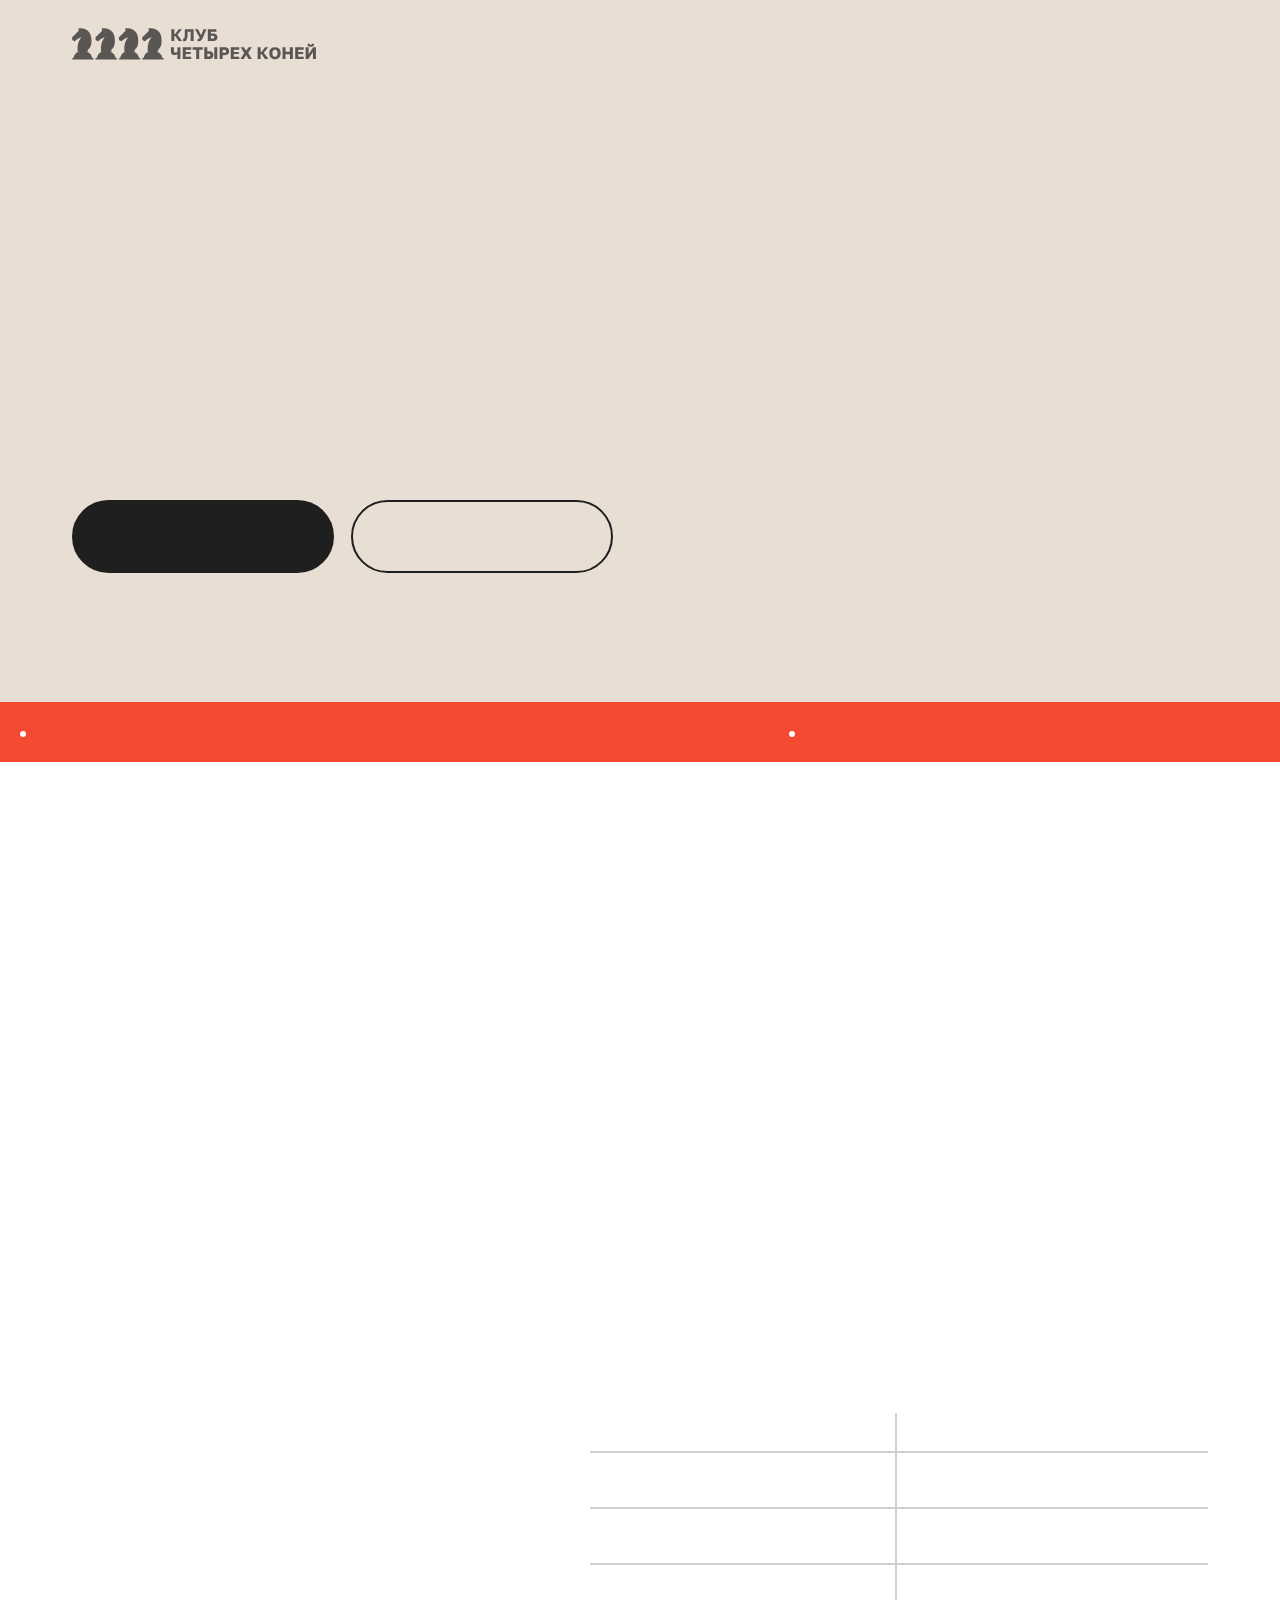
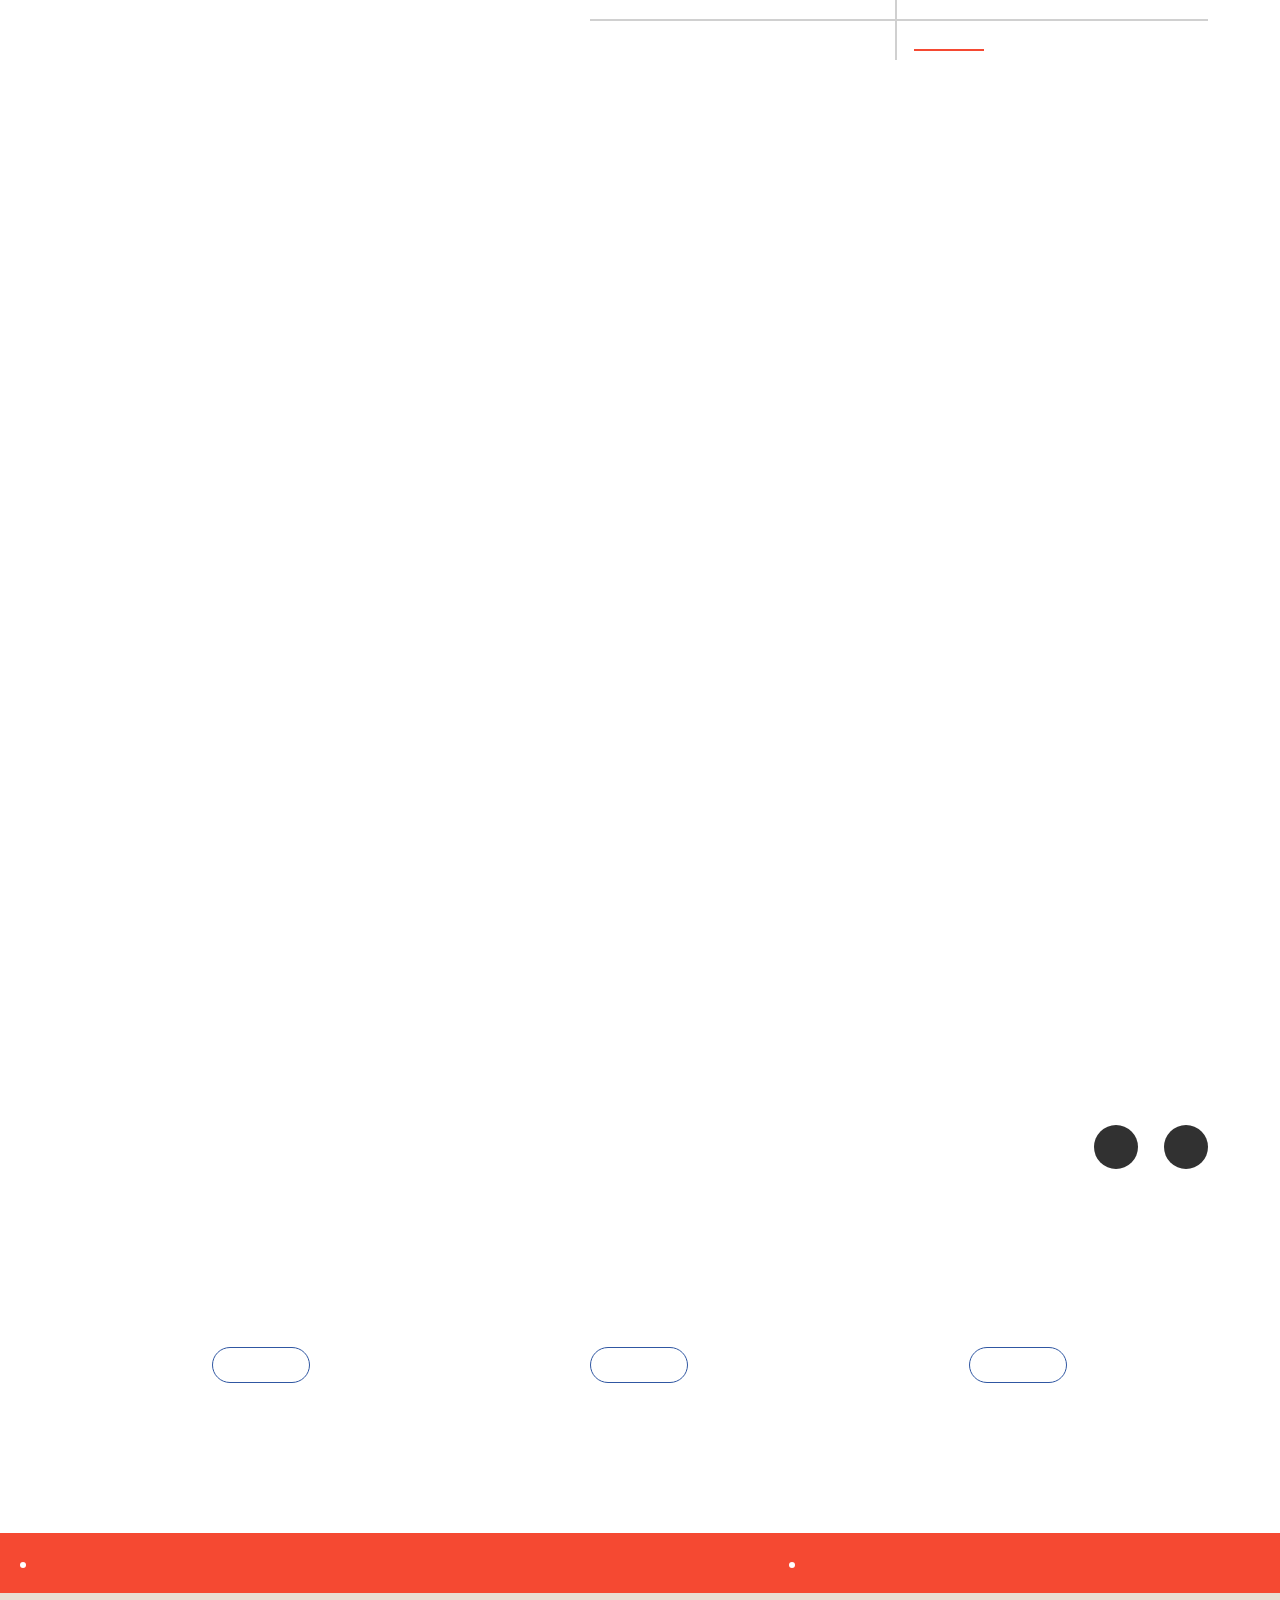
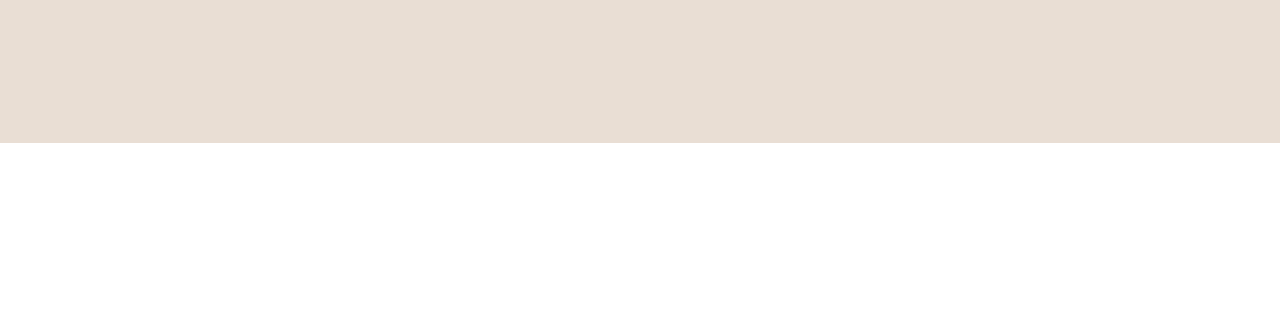
==== commit a010ec5a: "Webp" ====
--- a/index.html
+++ b/index.html
@@ -21,7 +21,7 @@
 			</div>
 
 		</div>
-		<img src="img/circle.png" data="img/circle.png" class='main__circle' alt="">
+		<img src="img/circle.webp" data="img/circle.webp" class='main__circle' alt="">
 		<div class='main__collage'></div>
 	</section>
 	<section class="running-line">
@@ -38,7 +38,7 @@
 			
 		</div>
 		<div class="wrap info__session" id='more'>
-			<img data="img/collage.png" class='info__collage' alt="">
+			<img data="img/collage.webp" class='info__collage' alt="">
 			<p class="info__textsp">
 				и&nbsp;Сеанс <span class='redtextb'>одновременной игры в&nbsp;шахматы на&nbsp;160 досках</span> гроссмейстера О.&nbsp;Бендера
 			</p>
--- a/css/style.min.css
+++ b/css/style.min.css
@@ -1,2 +1,2 @@
-/*! normalize.css v8.0.1 | MIT License | github.com/necolas/normalize.css */@font-face{font-family:GolosText;src:url(../fonts/GolosText/regular.woff) format("woff"),url(../fonts/commissioner/regular.woff2) format("woff2");font-weight:400;font-style:normal}@font-face{font-family:GolosText;src:url(../fonts/GolosText/medium.woff) format("woff"),url(../fonts/commissioner/medium.woff2) format("woff2");font-weight:500;font-style:normal}@font-face{font-family:GolosText;src:url(../fonts/GolosText/semibold.woff) format("woff"),url(../fonts/commissioner/semibold.woff2) format("woff2");font-weight:600;font-style:normal}@font-face{font-family:GolosText;src:url(../fonts/GolosText/bold.woff) format("woff"),url(../fonts/commissioner/bold.woff2) format("woff2");font-weight:700;font-style:normal}@font-face{font-family:Merriweather;src:url(../fonts/Merriweather/regular.woff) format("woff"),url(../fonts/commissioner/regular.woff2) format("woff2");font-weight:400;font-style:normal}@font-face{font-family:Merriweather;src:url(../fonts/Merriweather/bold.woff) format("woff"),url(../fonts/commissioner/bold.woff2) format("woff2");font-weight:700;font-style:normal}@-webkit-keyframes rotate{0%{-webkit-transform:rotate(0);transform:rotate(0)}100%{-webkit-transform:rotate(360deg);transform:rotate(360deg)}}/*! normalize.css v8.0.1 | MIT License | github.com/necolas/normalize.css */html{line-height:1.15;-webkit-text-size-adjust:100%}details,main{display:block}h1{font-size:2em;margin:.67em 0}hr{-webkit-box-sizing:content-box;box-sizing:content-box;height:0;overflow:visible}code,kbd,pre,samp{font-family:monospace,monospace;font-size:1em}a{background-color:rgba(0,0,0,0);text-decoration:none;cursor:pointer;outline:0;color:#af9470}abbr[title]{border-bottom:none;text-decoration:underline;-webkit-text-decoration:underline dotted;text-decoration:underline dotted}b,strong{font-weight:bolder}small{font-size:80%}sub,sup{font-size:75%;line-height:0;position:relative;vertical-align:baseline}sub{bottom:-.25em}sup{top:-.5em}img{border-style:none;max-width:100%;pointer-events:none;opacity:1;-webkit-transition:opacity .3s;transition:opacity .3s}button,input,optgroup,select,textarea{font-family:inherit;font-size:100%;line-height:1.15;margin:0}button,input{overflow:visible}button,select{text-transform:none}[type=button],[type=reset],[type=submit],button{-webkit-appearance:button}[type=button]::-moz-focus-inner,[type=reset]::-moz-focus-inner,[type=submit]::-moz-focus-inner,button::-moz-focus-inner{border-style:none;padding:0}[type=button]:-moz-focusring,[type=reset]:-moz-focusring,[type=submit]:-moz-focusring,button:-moz-focusring{outline:ButtonText dotted 1px}fieldset{padding:.35em .75em .625em}legend{-webkit-box-sizing:border-box;box-sizing:border-box;color:inherit;display:table;max-width:100%;padding:0;white-space:normal}progress{vertical-align:baseline}textarea{overflow:auto}[type=checkbox],[type=radio]{-webkit-box-sizing:border-box;box-sizing:border-box;padding:0}[type=number]::-webkit-inner-spin-button,[type=number]::-webkit-outer-spin-button{height:auto}[type=search]{-webkit-appearance:textfield;outline-offset:-2px}[type=search]::-webkit-search-decoration{-webkit-appearance:none}::-webkit-file-upload-button{-webkit-appearance:button;font:inherit}summary{display:list-item}[hidden],template{display:none}html{-ms-text-size-adjust:100%;-webkit-text-size-adjust:100%;font-size:100%;height:100%}body{font-family:GolosText,sans-serfif;font-weight:400;background:#fff;color:#313131;height:100%;margin:0;padding:0;-webkit-box-sizing:border-box;box-sizing:border-box;min-width:320px}p{line-height:1.2em}a:active,a:focus,a:hover,a:visited{text-decoration:none;outline:0}.wrap{min-width:320px;max-width:1366px;-webkit-box-sizing:border-box;box-sizing:border-box;margin:0 auto;padding-right:72px;padding-left:72px}.clearfix:after{content:"";display:table;clear:both}::-moz-selection{color:#fff;background:#524947}::selection{color:#fff;background:#524947}.redtextb{font-weight:700;color:#f54932}.heading{margin:0;font-family:Merriweather;font-size:54px;line-height:1.2em;font-weight:300;text-transform:uppercase}@media screen and (max-width:768px){.wrap{padding-right:20px;padding-left:20px}.heading{font-size:36px;line-height:1.1em}.sm-none{display:none}}img[data-src]{opacity:0}.btn{display:inline-block;text-align:center;vertical-align:middle;-ms-touch-action:manipulation;touch-action:manipulation;cursor:pointer;font-size:16px;white-space:nowrap;position:relative;border:none;-webkit-transition:.1s linear;transition:.1s linear;font-weight:400;border-radius:40px;-webkit-box-sizing:border-box;box-sizing:border-box;line-height:1.35em}.btn:hover{-webkit-box-shadow:none;box-shadow:none}.btn__default{background:#1f1f1f;color:#fff;padding:13px 20px;border:2px solid #1f1f1f}.btn__default:hover{background:#fbce51;border:2px solid #fbce51;color:#1f1f1f}@media screen and (max-width:768px){.btn__default{padding:11px 20px}}.btn__add{background:rgba(0,0,0,0);color:#1f1f1f;padding:13px 20px;border:2px solid #1f1f1f}@media screen and (max-width:768px){.btn__add{padding:13px 20px;border:none;background:rgba(255,255,255,.9)}}.btn__add:hover{background:#1f1f1f;color:#fff}.btn__smallblue{color:#3057a2;border-radius:20px;border:1px solid #3057a2;padding:6px 11px}.btn__smallblue:hover{background:#3057a2;color:#fff}.main{background:url(../img/bg.jpg) 50% 70%/100% #e9ded4;padding:28px 0 129px;position:relative;overflow:hidden}.main__logo{display:inline-block}.main .wrap{position:relative;z-index:2}.main__title{font-family:Merriweather;font-weight:400;text-transform:uppercase;font-size:60px;margin:61px 0 25px;line-height:1.1em}@media screen and (max-width:768px){.main{padding:28px 0 275px}.main__logo{width:213px}.main__title{font-size:36px;margin:41px 0 25px}}.main__title-offset{max-width:550px;display:inline-block;text-align:center;margin-left:3px}.main__title-offset span{margin-left:30px}.main__description{font-size:18px;max-width:542px;text-align:center;margin-bottom:42px}@media screen and (max-width:768px){.main__description{text-align:left;margin-bottom:35px}}.main__circle{position:absolute;top:-36px;width:659px;right:-639px;left:0;margin:auto;-webkit-animation:40s linear infinite rotate;animation:40s linear infinite rotate}@media screen and (max-width:1224px){.main__circle{right:-839px}}@media screen and (max-width:768px){.main__circle{top:auto;width:310px;right:0;bottom:55px;left:0;margin:auto}}.main__collage{position:absolute;bottom:-1px;left:0;right:-19px;background:url(../img/chessfield.png) 50% 100%/1627px no-repeat;height:540px}@media screen and (max-width:1224px){.main__collage{right:-299px}}.main__btns{font-size:0}.main .btn{width:262px;margin-right:17px}@media screen and (max-width:768px){.main__collage{right:0;background-size:862px;background-position:80% 100%}.main .btn{width:100%;margin-right:0;margin-bottom:14px}}.running-line{font-family:Merriweather;color:#fff;position:relative;font-weight:300;line-height:60px;width:100%;height:60px;font-size:22px;text-transform:uppercase;background:#f54932;overflow-x:hidden}.running-line__track{width:-webkit-fit-content;width:-moz-fit-content;width:fit-content;white-space:nowrap}.running-line__track span::before{content:"";width:6px;height:6px;display:inline-block;background:#fff;vertical-align:middle;border-radius:50%;margin:0 20px}.running-line__content{display:inline-block}.info{margin-bottom:204px}.info__textwp{padding:109px 520px 61px 72px;position:relative}@media screen and (max-width:1224px){.info__textwp{padding:109px 370px 61px 72px}.info__photo{width:280px}}@media screen and (max-width:1024px){.info{margin-bottom:104px}.info__textwp{padding:79px 72px 21px}}@media screen and (max-width:768px){.running-line{font-size:16px;line-height:38px;height:38px}.running-line__track span::before{margin:0 12px}.info{margin-bottom:84px}.info__textwp{padding:50px 20px 20px}}.info__textsp{font-family:Merriweather;font-size:36px;font-weight:300;text-transform:uppercase;margin:0;line-height:1.35em}.info__photo{position:absolute;right:72px;bottom:0;top:46px;margin:auto}@media screen and (max-width:1024px){.info__photo{position:static;display:block;margin:50px auto;width:auto;max-width:580px}}@media screen and (max-width:768px){.info__textsp{font-size:28px}.info__photo{width:100%;margin:23px auto 24px}}.info__collage{position:absolute;left:43px;top:2px}@media screen and (max-width:1224px){.info__collage{width:380px}}@media screen and (max-width:1024px){.info__collage{position:static;display:block;margin:20px auto;width:auto;max-width:580px}}.info__session{position:relative;padding:32px 72px 0 590px}.info__session .info__textsp{margin-bottom:60px}@media screen and (max-width:1224px){.info__session{padding:32px 72px 0 450px}}@media screen and (max-width:1024px){.info__session{padding:8px 72px 0}}@media screen and (max-width:768px){.info__collage{width:100%;margin-bottom:49px}.info__session .info__textsp{margin-bottom:41px}.info__session{padding:10px 20px 20px}.info__table-row:last-child{border-bottom:0}}.info__table{width:100%;border-collapse:collapse;font-size:20px;margin-bottom:48px}.info__table-row{display:-webkit-box;display:-ms-flexbox;display:flex}@media screen and (max-width:768px){.info__table-row{display:block;border-bottom:2px solid #d0d0d0;margin-bottom:15px}}.info__table-cell{border:1px solid #d0d0d0;padding:15.5px 0}.info__table-row:first-child div{border-top:none;padding-top:0}.info__table-row:last-child div{border-bottom:none;padding-bottom:0}.info__table-row div:first-child{border-left:none;color:#6f6f6f;font-weight:300;min-width:305px}.info__table-row div:last-child{border-right:none;padding-left:17px;width:calc(100% - 305px);font-weight:500}.info__table-blue{color:#3057a2;font-size:20px}.info__table-oldprice{position:relative;margin-right:7px}.info__table-oldprice:before{content:"";position:absolute;display:block;width:100%;height:2px;background:#f54932;top:4px;left:0;bottom:0;margin:auto}.stages{margin-bottom:200px}@media screen and (max-width:768px){.info__table-cell{display:inline;border:none;padding:0}.info__table-row div:first-child{display:block;margin-bottom:14px;width:auto}.info__table-row div:last-child{display:inline-block;padding-left:0;width:auto;margin-bottom:14px}.info__table-blue{font-size:18px}.stages{margin-bottom:122px}}.stages__wrap{font-size:20px;display:grid;grid-template-columns:32.3% 32.3% auto;grid-template-rows:auto auto auto;gap:20px;counter-reset:example 0;position:relative}.stages__content{position:relative}.stages__content:before{content:"";display:block;width:401px;height:235px;background:url(../img/collage1.png) 0 0/100% no-repeat;position:absolute;bottom:-2px;right:-64px;z-index:2}@media screen and (max-width:1224px){.stages__content:before{bottom:-92px}}@media screen and (max-width:1024px){.stages__wrap{grid-template-columns:48.4% 48.4%}.stages__content:before{right:-70px;bottom:-152px}}@media screen and (max-width:768px){.stages__wrap{display:-webkit-box;display:-ms-flexbox;display:flex;-webkit-box-align:start;-ms-flex-align:start;align-items:flex-start;-webkit-transition:.2s;transition:.2s}.stages__content{padding-top:140px;overflow:hidden}.stages__content:before{top:0;bottom:auto;left:0;right:0;margin:auto;width:350px}}.stages .heading{margin-bottom:52px}@media screen and (max-width:768px){.stages .heading{margin-bottom:0}}.stages .text-blue{font-size:20px;color:#3057a2;text-transform:none;font-family:GolosText;position:relative;line-height:1.2em;display:inline-block;margin:0 0 0 6px}.stages__item{background:url(../img/paper.jpg) 0 0/cover;padding:20px 22px 20px 72px;-webkit-box-sizing:border-box;box-sizing:border-box;counter-increment:example 1;position:relative;font-size:20px}.stages__item:after{content:counter(example);width:36px;height:36px;background:#fff;position:absolute;top:20px;left:20px;text-align:center;line-height:36px;border-radius:50%;font-weight:500}.stages__item:nth-child(3){grid-area:1/3/3}.stages__item:last-child{grid-column-start:2;grid-column-end:4;grid-row-start:3;grid-row-end:3;padding-right:310px}@media screen and (max-width:1224px){.stages__item:last-child{padding-right:100px}}@media screen and (max-width:1024px){.stages__item:nth-child(3){grid-area:auto}.stages__item:last-child{padding-right:50px;grid-column-start:1;grid-column-end:3;grid-row-start:4;grid-row-end:4}}.stages__text{margin:0}.participants{margin-bottom:140px}@media screen and (max-width:768px){.stages .text-blue{font-size:18px;margin:14px 0 0}.stages__item{padding:64px 22px 50px 72px;font-size:18px;min-width:100%}.stages__item:after{top:62px;left:18px}.stages__item:last-child{padding-right:22px}.participants{margin-bottom:100px}}.participants .wrap{position:relative}.participants__heading{margin-bottom:60px;padding-right:200px}@media screen and (max-width:768px){.participants__heading{margin-bottom:38px}}.participants__container{overflow:hidden}.participants__item{text-align:center;min-width:33.3%;padding-bottom:10px}.participants__track{display:-webkit-box;display:-ms-flexbox;display:flex;-webkit-transition:.2s;transition:.2s}.participants__ava{margin-bottom:22px}@media screen and (max-width:768px){.participants__ava{max-width:245px;margin-bottom:29px}}.participants__name{font-size:24px;font-weight:600;margin:0 0 6px}.participants__status{font-size:20px;font-weight:300;margin:0 0 20px}.slider__navigation{display:-webkit-box;display:-ms-flexbox;display:flex;-webkit-box-align:center;-ms-flex-align:center;align-items:center;position:absolute;top:8px;right:72px}.slider__navigation button{width:44px;height:44px;background:#313131;border-radius:50%;outline:0;border:none;cursor:pointer;-webkit-transition:.2s;transition:.2s;position:relative}.slider__navigation button:last-child{-webkit-transform:rotate(180deg);-ms-transform:rotate(180deg);transform:rotate(180deg)}.slider__navigation button:before{content:"";display:block;width:30px;height:30px;background:url(../img/arrow.svg) 50% 50% no-repeat;position:absolute;left:0;right:0;bottom:0;top:0;margin:auto}@media screen and (max-width:768px){.slider__navigation{position:static;display:-webkit-box;display:-ms-flexbox;display:flex;-webkit-box-pack:center;-ms-flex-pack:center;justify-content:center;margin:40px 0 0}.slider__navigation button{width:36px;height:36px}.slider__navigation button:before{width:20px;height:14px}}.slider__navigation button:hover{background:#fbce51}.slider__navigation button:disabled{background:#d6d6d6;cursor:auto;pointer-events:none}.slider__info{margin:0 13px}.slider__dots{display:-webkit-box;display:-ms-flexbox;display:flex;margin:0 10px}.slider__dots-item{width:10px;height:10px;background:#d9d9d9;margin:0 3px;border-radius:50%}.slider__dots-item.active{background:#313131}.stages__navigation{display:none}@media screen and (max-width:768px){.stages__navigation{display:-webkit-box;display:-ms-flexbox;display:flex;margin-top:26px}}.mfooter{background:#e9ded4;padding:40px 0 72px}.mfooter__text{margin:0;opacity:.5;font-size:16px}@keyframes rotate{0%{-webkit-transform:rotate(0);transform:rotate(0)}100%{-webkit-transform:rotate(360deg);transform:rotate(360deg)}}
+/*! normalize.css v8.0.1 | MIT License | github.com/necolas/normalize.css */@font-face{font-family:GolosText;src:url(../fonts/GolosText/regular.woff) format("woff"),url(../fonts/commissioner/regular.woff2) format("woff2");font-weight:400;font-style:normal}@font-face{font-family:GolosText;src:url(../fonts/GolosText/medium.woff) format("woff"),url(../fonts/commissioner/medium.woff2) format("woff2");font-weight:500;font-style:normal}@font-face{font-family:GolosText;src:url(../fonts/GolosText/semibold.woff) format("woff"),url(../fonts/commissioner/semibold.woff2) format("woff2");font-weight:600;font-style:normal}@font-face{font-family:GolosText;src:url(../fonts/GolosText/bold.woff) format("woff"),url(../fonts/commissioner/bold.woff2) format("woff2");font-weight:700;font-style:normal}@font-face{font-family:Merriweather;src:url(../fonts/Merriweather/regular.woff) format("woff"),url(../fonts/commissioner/regular.woff2) format("woff2");font-weight:400;font-style:normal}@font-face{font-family:Merriweather;src:url(../fonts/Merriweather/bold.woff) format("woff"),url(../fonts/commissioner/bold.woff2) format("woff2");font-weight:700;font-style:normal}@-webkit-keyframes rotate{0%{-webkit-transform:rotate(0);transform:rotate(0)}100%{-webkit-transform:rotate(360deg);transform:rotate(360deg)}}/*! normalize.css v8.0.1 | MIT License | github.com/necolas/normalize.css */html{line-height:1.15;-webkit-text-size-adjust:100%}details,main{display:block}h1{font-size:2em;margin:.67em 0}hr{-webkit-box-sizing:content-box;box-sizing:content-box;height:0;overflow:visible}code,kbd,pre,samp{font-family:monospace,monospace;font-size:1em}a{background-color:rgba(0,0,0,0);text-decoration:none;cursor:pointer;outline:0;color:#af9470}abbr[title]{border-bottom:none;text-decoration:underline;-webkit-text-decoration:underline dotted;text-decoration:underline dotted}b,strong{font-weight:bolder}small{font-size:80%}sub,sup{font-size:75%;line-height:0;position:relative;vertical-align:baseline}sub{bottom:-.25em}sup{top:-.5em}img{border-style:none;max-width:100%;pointer-events:none;opacity:1;-webkit-transition:opacity .3s;transition:opacity .3s}button,input,optgroup,select,textarea{font-family:inherit;font-size:100%;line-height:1.15;margin:0}button,input{overflow:visible}button,select{text-transform:none}[type=button],[type=reset],[type=submit],button{-webkit-appearance:button}[type=button]::-moz-focus-inner,[type=reset]::-moz-focus-inner,[type=submit]::-moz-focus-inner,button::-moz-focus-inner{border-style:none;padding:0}[type=button]:-moz-focusring,[type=reset]:-moz-focusring,[type=submit]:-moz-focusring,button:-moz-focusring{outline:ButtonText dotted 1px}fieldset{padding:.35em .75em .625em}legend{-webkit-box-sizing:border-box;box-sizing:border-box;color:inherit;display:table;max-width:100%;padding:0;white-space:normal}progress{vertical-align:baseline}textarea{overflow:auto}[type=checkbox],[type=radio]{-webkit-box-sizing:border-box;box-sizing:border-box;padding:0}[type=number]::-webkit-inner-spin-button,[type=number]::-webkit-outer-spin-button{height:auto}[type=search]{-webkit-appearance:textfield;outline-offset:-2px}[type=search]::-webkit-search-decoration{-webkit-appearance:none}::-webkit-file-upload-button{-webkit-appearance:button;font:inherit}summary{display:list-item}[hidden],template{display:none}html{-ms-text-size-adjust:100%;-webkit-text-size-adjust:100%;font-size:100%;height:100%}body{font-family:GolosText,sans-serfif;font-weight:400;background:#fff;color:#313131;height:100%;margin:0;padding:0;-webkit-box-sizing:border-box;box-sizing:border-box;min-width:320px}p{line-height:1.2em}a:active,a:focus,a:hover,a:visited{text-decoration:none;outline:0}.wrap{min-width:320px;max-width:1366px;-webkit-box-sizing:border-box;box-sizing:border-box;margin:0 auto;padding-right:72px;padding-left:72px}.clearfix:after{content:"";display:table;clear:both}::-moz-selection{color:#fff;background:#524947}::selection{color:#fff;background:#524947}.redtextb{font-weight:700;color:#f54932}.heading{margin:0;font-family:Merriweather;font-size:54px;line-height:1.2em;font-weight:300;text-transform:uppercase}@media screen and (max-width:768px){.wrap{padding-right:20px;padding-left:20px}.heading{font-size:36px;line-height:1.1em}.sm-none{display:none}}img[data-src]{opacity:0}.btn{display:inline-block;text-align:center;vertical-align:middle;-ms-touch-action:manipulation;touch-action:manipulation;cursor:pointer;font-size:16px;white-space:nowrap;position:relative;border:none;-webkit-transition:.1s linear;transition:.1s linear;font-weight:400;border-radius:40px;-webkit-box-sizing:border-box;box-sizing:border-box;line-height:1.35em}.btn:hover{-webkit-box-shadow:none;box-shadow:none}.btn__default{background:#1f1f1f;color:#fff;padding:13px 20px;border:2px solid #1f1f1f}.btn__default:hover{background:#fbce51;border:2px solid #fbce51;color:#1f1f1f}@media screen and (max-width:768px){.btn__default{padding:11px 20px}}.btn__add{background:rgba(0,0,0,0);color:#1f1f1f;padding:13px 20px;border:2px solid #1f1f1f}@media screen and (max-width:768px){.btn__add{padding:13px 20px;border:none;background:rgba(255,255,255,.9)}}.btn__add:hover{background:#1f1f1f;color:#fff}.btn__smallblue{color:#3057a2;border-radius:20px;border:1px solid #3057a2;padding:6px 11px}.btn__smallblue:hover{background:#3057a2;color:#fff}.main{background:url(../img/bg.webp) 50% 70%/100% #e9ded4;padding:28px 0 129px;position:relative;overflow:hidden}.main__logo{display:inline-block}.main .wrap{position:relative;z-index:2}.main__title{font-family:Merriweather;font-weight:400;text-transform:uppercase;font-size:60px;margin:61px 0 25px;line-height:1.1em}@media screen and (max-width:768px){.main{padding:28px 0 275px}.main__logo{width:213px}.main__title{font-size:36px;margin:41px 0 25px}}.main__title-offset{max-width:550px;display:inline-block;text-align:center;margin-left:3px}.main__title-offset span{margin-left:30px}.main__description{font-size:18px;max-width:542px;text-align:center;margin-bottom:42px}@media screen and (max-width:768px){.main__description{text-align:left;margin-bottom:35px}}.main__circle{position:absolute;top:-36px;width:659px;right:-639px;left:0;margin:auto;-webkit-animation:40s linear infinite rotate;animation:40s linear infinite rotate}@media screen and (max-width:1224px){.main__circle{right:-839px}}@media screen and (max-width:768px){.main__circle{top:auto;width:310px;right:0;bottom:55px;left:0;margin:auto}}.main__collage{position:absolute;bottom:-1px;left:0;right:-19px;background:url(../img/chessfield.webp) 50% 100%/1627px no-repeat;height:540px}@media screen and (max-width:1224px){.main__collage{right:-299px}}.main__btns{font-size:0}.main .btn{width:262px;margin-right:17px}@media screen and (max-width:768px){.main__collage{right:0;background-size:862px;background-position:80% 100%}.main .btn{width:100%;margin-right:0;margin-bottom:14px}}.running-line{font-family:Merriweather;color:#fff;position:relative;font-weight:300;line-height:60px;width:100%;height:60px;font-size:22px;text-transform:uppercase;background:#f54932;overflow-x:hidden}.running-line__track{width:-webkit-fit-content;width:-moz-fit-content;width:fit-content;white-space:nowrap}.running-line__track span::before{content:"";width:6px;height:6px;display:inline-block;background:#fff;vertical-align:middle;border-radius:50%;margin:0 20px}.running-line__content{display:inline-block}.info{margin-bottom:204px}.info__textwp{padding:109px 520px 61px 72px;position:relative}@media screen and (max-width:1224px){.info__textwp{padding:109px 370px 61px 72px}.info__photo{width:280px}}@media screen and (max-width:1024px){.info{margin-bottom:104px}.info__textwp{padding:79px 72px 21px}}@media screen and (max-width:768px){.running-line{font-size:16px;line-height:38px;height:38px}.running-line__track span::before{margin:0 12px}.info{margin-bottom:84px}.info__textwp{padding:50px 20px 20px}}.info__textsp{font-family:Merriweather;font-size:36px;font-weight:300;text-transform:uppercase;margin:0;line-height:1.35em}.info__photo{position:absolute;right:72px;bottom:0;top:46px;margin:auto}@media screen and (max-width:1024px){.info__photo{position:static;display:block;margin:50px auto;width:auto;max-width:580px}}@media screen and (max-width:768px){.info__textsp{font-size:28px}.info__photo{width:100%;margin:23px auto 24px}}.info__collage{position:absolute;left:43px;top:2px}@media screen and (max-width:1224px){.info__collage{width:380px}}@media screen and (max-width:1024px){.info__collage{position:static;display:block;margin:20px auto;width:auto;max-width:580px}}.info__session{position:relative;padding:32px 72px 0 590px}.info__session .info__textsp{margin-bottom:60px}@media screen and (max-width:1224px){.info__session{padding:32px 72px 0 450px}}@media screen and (max-width:1024px){.info__session{padding:8px 72px 0}}@media screen and (max-width:768px){.info__collage{width:100%;margin-bottom:49px}.info__session .info__textsp{margin-bottom:41px}.info__session{padding:10px 20px 20px}.info__table-row:last-child{border-bottom:0}}.info__table{width:100%;border-collapse:collapse;font-size:20px;margin-bottom:48px}.info__table-row{display:-webkit-box;display:-ms-flexbox;display:flex}@media screen and (max-width:768px){.info__table-row{display:block;border-bottom:2px solid #d0d0d0;margin-bottom:15px}}.info__table-cell{border:1px solid #d0d0d0;padding:15.5px 0}.info__table-row:first-child div{border-top:none;padding-top:0}.info__table-row:last-child div{border-bottom:none;padding-bottom:0}.info__table-row div:first-child{border-left:none;color:#6f6f6f;font-weight:300;min-width:305px}.info__table-row div:last-child{border-right:none;padding-left:17px;width:calc(100% - 305px);font-weight:500}.info__table-blue{color:#3057a2;font-size:20px}.info__table-oldprice{position:relative;margin-right:7px}.info__table-oldprice:before{content:"";position:absolute;display:block;width:100%;height:2px;background:#f54932;top:4px;left:0;bottom:0;margin:auto}.stages{margin-bottom:200px}@media screen and (max-width:768px){.info__table-cell{display:inline;border:none;padding:0}.info__table-row div:first-child{display:block;margin-bottom:14px;width:auto}.info__table-row div:last-child{display:inline-block;padding-left:0;width:auto;margin-bottom:14px}.info__table-blue{font-size:18px}.stages{margin-bottom:122px}}.stages__wrap{font-size:20px;display:grid;grid-template-columns:32.3% 32.3% auto;grid-template-rows:auto auto auto;gap:20px;counter-reset:example 0;position:relative}.stages__content{position:relative}.stages__content:before{content:"";display:block;width:401px;height:235px;background:url(../img/collage1.webp) 0 0/100% no-repeat;position:absolute;bottom:-2px;right:-64px;z-index:2}@media screen and (max-width:1224px){.stages__content:before{bottom:-92px}}@media screen and (max-width:1024px){.stages__wrap{grid-template-columns:48.4% 48.4%}.stages__content:before{right:-70px;bottom:-152px}}@media screen and (max-width:768px){.stages__wrap{display:-webkit-box;display:-ms-flexbox;display:flex;-webkit-box-align:start;-ms-flex-align:start;align-items:flex-start;-webkit-transition:.2s;transition:.2s}.stages__content{padding-top:140px;overflow:hidden}.stages__content:before{top:0;bottom:auto;left:0;right:0;margin:auto;width:350px}}.stages .heading{margin-bottom:52px}@media screen and (max-width:768px){.stages .heading{margin-bottom:0}}.stages .text-blue{font-size:20px;color:#3057a2;text-transform:none;font-family:GolosText;position:relative;line-height:1.2em;display:inline-block;margin:0 0 0 6px}.stages__item{background:url(../img/paper.jpg) 0 0/cover;padding:20px 22px 20px 72px;-webkit-box-sizing:border-box;box-sizing:border-box;counter-increment:example 1;position:relative;font-size:20px}.stages__item:after{content:counter(example);width:36px;height:36px;background:#fff;position:absolute;top:20px;left:20px;text-align:center;line-height:36px;border-radius:50%;font-weight:500}.stages__item:nth-child(3){grid-area:1/3/3}.stages__item:last-child{grid-column-start:2;grid-column-end:4;grid-row-start:3;grid-row-end:3;padding-right:310px}@media screen and (max-width:1224px){.stages__item:last-child{padding-right:100px}}@media screen and (max-width:1024px){.stages__item:nth-child(3){grid-area:auto}.stages__item:last-child{padding-right:50px;grid-column-start:1;grid-column-end:3;grid-row-start:4;grid-row-end:4}}.stages__text{margin:0}.participants{margin-bottom:140px}@media screen and (max-width:768px){.stages .text-blue{font-size:18px;margin:14px 0 0}.stages__item{padding:64px 22px 50px 72px;font-size:18px;min-width:100%}.stages__item:after{top:62px;left:18px}.stages__item:last-child{padding-right:22px}.participants{margin-bottom:100px}}.participants .wrap{position:relative}.participants__heading{margin-bottom:60px;padding-right:200px}@media screen and (max-width:768px){.participants__heading{margin-bottom:38px}}.participants__container{overflow:hidden}.participants__item{text-align:center;min-width:33.3%;padding-bottom:10px}.participants__track{display:-webkit-box;display:-ms-flexbox;display:flex;-webkit-transition:.2s;transition:.2s}.participants__ava{margin-bottom:22px}@media screen and (max-width:768px){.participants__ava{max-width:245px;margin-bottom:29px}}.participants__name{font-size:24px;font-weight:600;margin:0 0 6px}.participants__status{font-size:20px;font-weight:300;margin:0 0 20px}.slider__navigation{display:-webkit-box;display:-ms-flexbox;display:flex;-webkit-box-align:center;-ms-flex-align:center;align-items:center;position:absolute;top:8px;right:72px}.slider__navigation button{width:44px;height:44px;background:#313131;border-radius:50%;outline:0;border:none;cursor:pointer;-webkit-transition:.2s;transition:.2s;position:relative}.slider__navigation button:last-child{-webkit-transform:rotate(180deg);-ms-transform:rotate(180deg);transform:rotate(180deg)}.slider__navigation button:before{content:"";display:block;width:30px;height:30px;background:url(../img/arrow.svg) 50% 50% no-repeat;position:absolute;left:0;right:0;bottom:0;top:0;margin:auto}@media screen and (max-width:768px){.slider__navigation{position:static;display:-webkit-box;display:-ms-flexbox;display:flex;-webkit-box-pack:center;-ms-flex-pack:center;justify-content:center;margin:40px 0 0}.slider__navigation button{width:36px;height:36px}.slider__navigation button:before{width:20px;height:14px}}.slider__navigation button:hover{background:#fbce51}.slider__navigation button:disabled{background:#d6d6d6;cursor:auto;pointer-events:none}.slider__info{margin:0 13px}.slider__dots{display:-webkit-box;display:-ms-flexbox;display:flex;margin:0 10px}.slider__dots-item{width:10px;height:10px;background:#d9d9d9;margin:0 3px;border-radius:50%}.slider__dots-item.active{background:#313131}.stages__navigation{display:none}@media screen and (max-width:768px){.stages__navigation{display:-webkit-box;display:-ms-flexbox;display:flex;margin-top:26px}}.mfooter{background:#e9ded4;padding:40px 0 72px}.mfooter__text{margin:0;opacity:.5;font-size:16px}@keyframes rotate{0%{-webkit-transform:rotate(0);transform:rotate(0)}100%{-webkit-transform:rotate(360deg);transform:rotate(360deg)}}
 /*# sourceMappingURL=../sourcemaps/style.min.css.map */
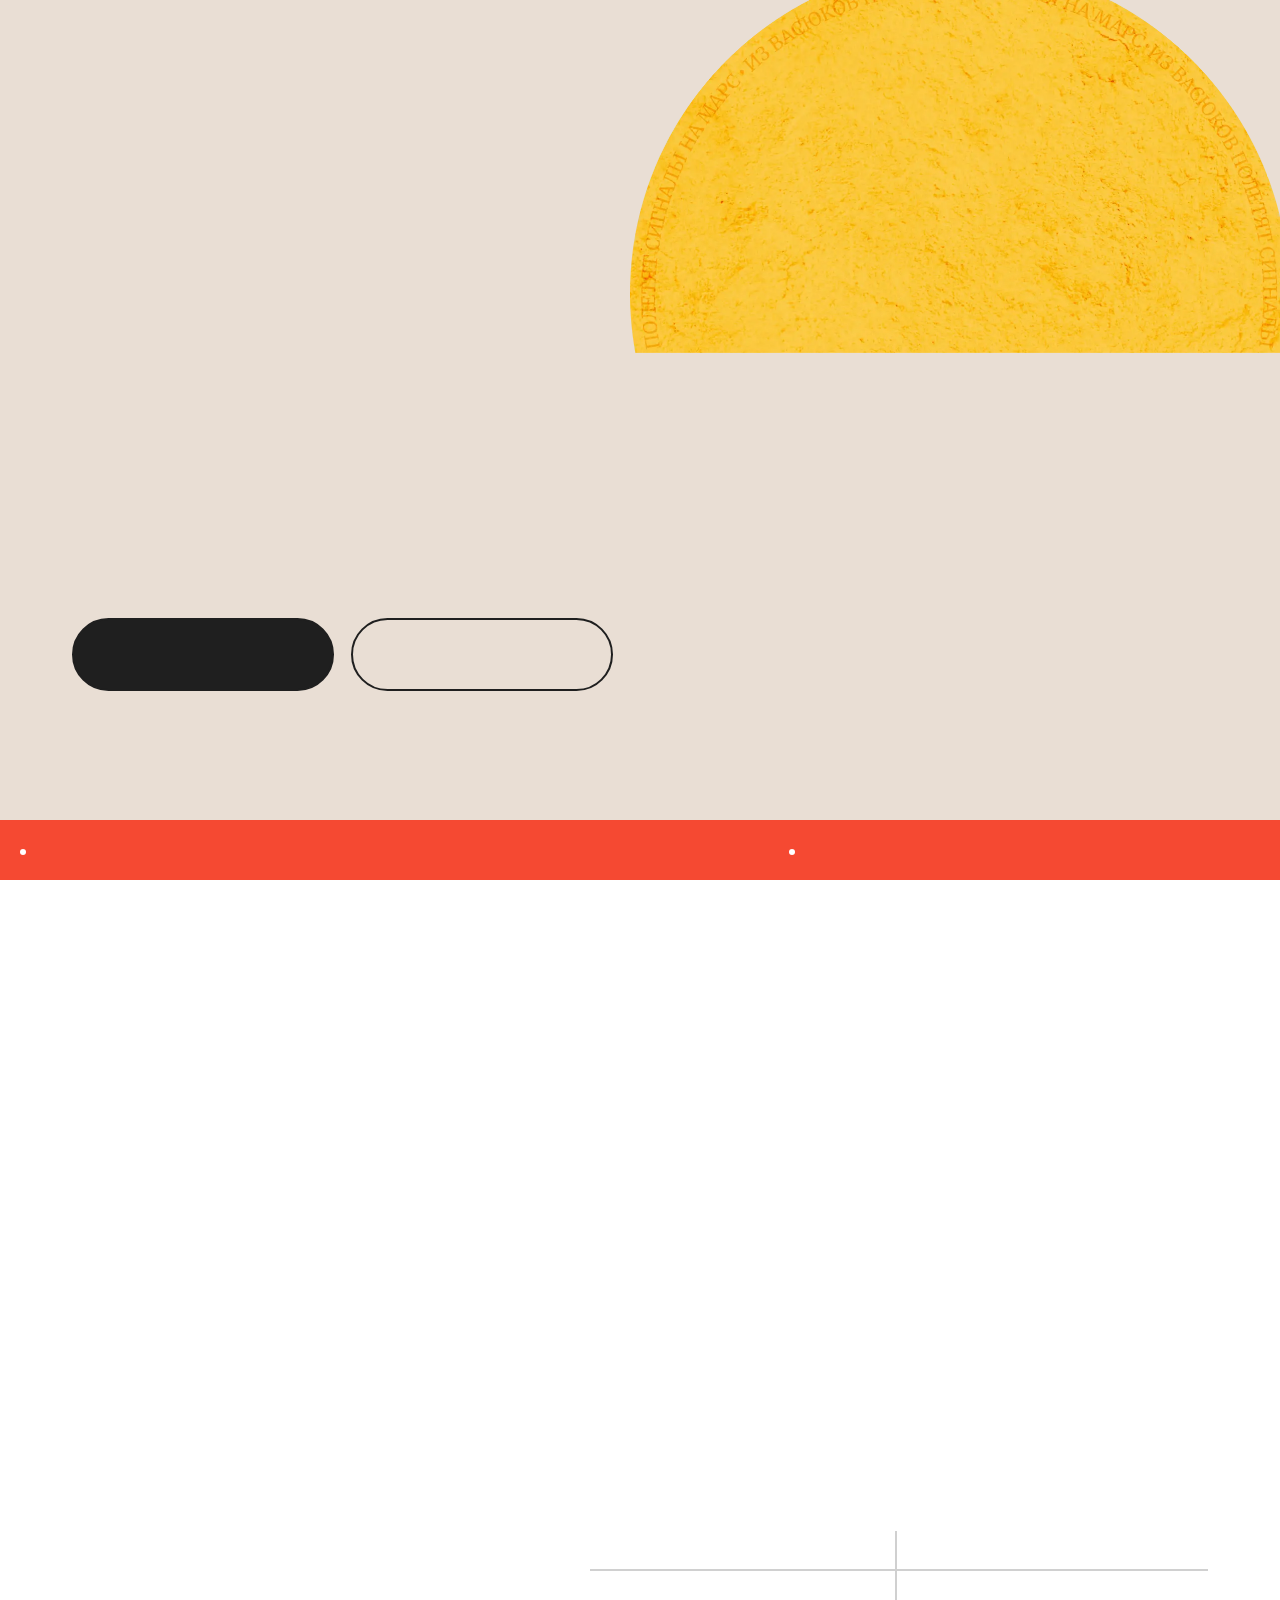
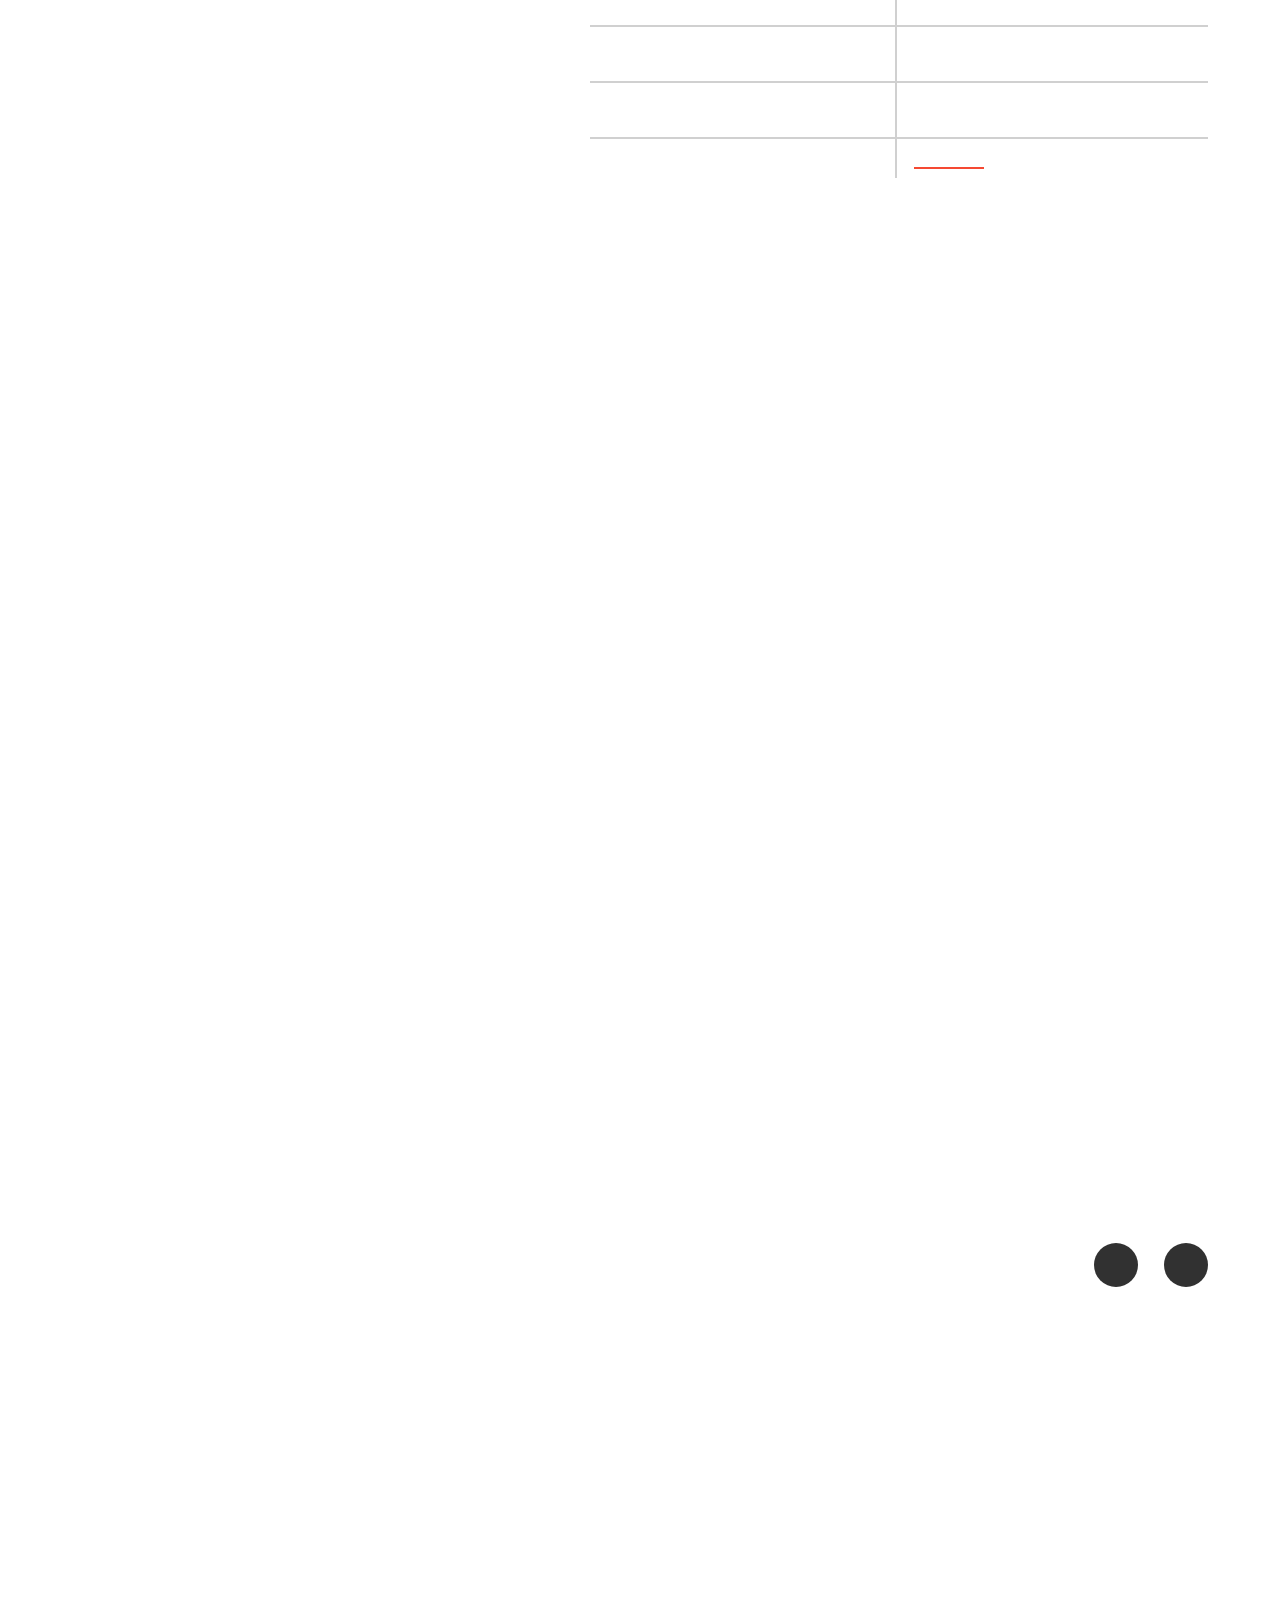
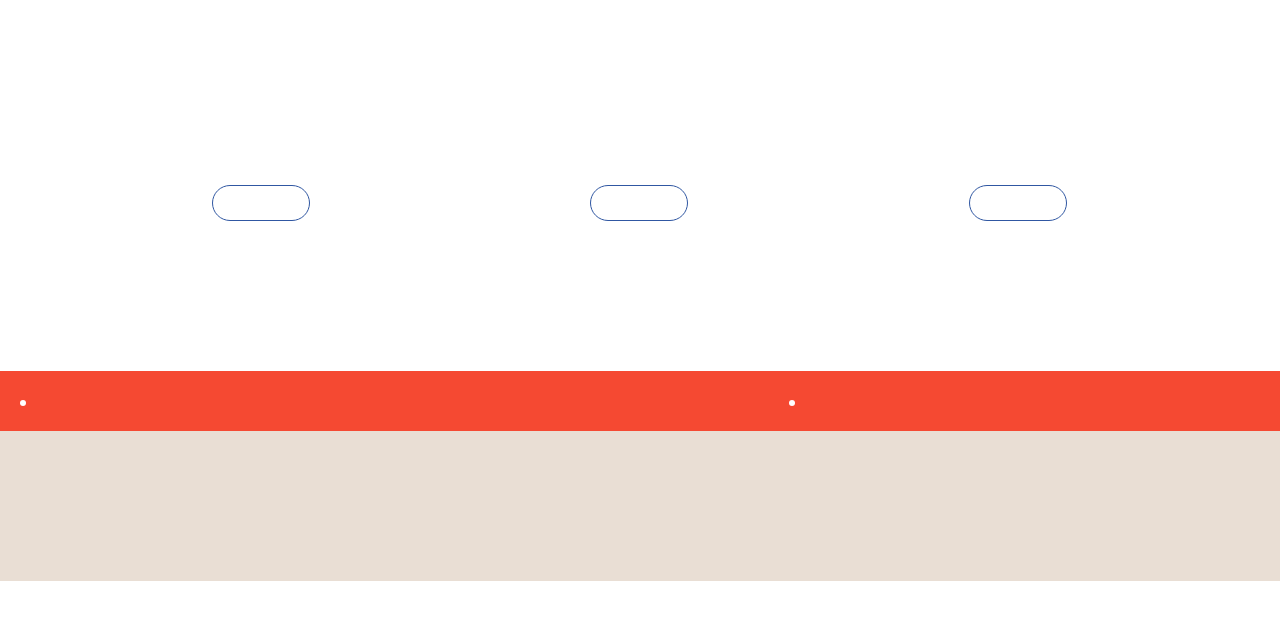
==== commit c0cd965a: "webp" ====
--- a/index.html
+++ b/index.html
@@ -113,37 +113,37 @@
 				<div class="participants__container">
 					<div class="participants__track">
 						<div class="participants__item">
-							<img data="img/ava.svg" class='participants__ava' alt="">
+							<img data="img/ava.webp" class='participants__ava' alt="">
 							<p class="participants__name">Хозе-Рауль Капабланка</p>
 							<p class="participants__status">Чемпион мира по шахматам</p>
 							<a href="" class="btn btn__smallblue">Подробнее</a>
 						</div>
 						<div class="participants__item">
-							<img data="img/ava.svg" class='participants__ava' alt="">
+							<img data="img/ava.webp" class='participants__ava' alt="">
 							<p class="participants__name">Эммануил Ласкер</p>
 							<p class="participants__status">Чемпион мира по шахматам</p>
 							<a href="" class="btn btn__smallblue">Подробнее</a>
 						</div>
 						<div class="participants__item">
-							<img data="img/ava.svg" class='participants__ava' alt="">
+							<img data="img/ava.webp" class='participants__ava' alt="">
 							<p class="participants__name">Александр Алехин</p>
 							<p class="participants__status">Чемпион мира по шахматам</p>
 							<a href="" class="btn btn__smallblue">Подробнее</a>
 						</div>
 						<div class="participants__item">
-							<img data="img/ava.svg" class='participants__ava' alt="">
+							<img data="img/ava.webp" class='participants__ava' alt="">
 							<p class="participants__name">Арон Нимцович</p>
 							<p class="participants__status">Чемпион мира по шахматам</p>
 							<a href="" class="btn btn__smallblue">Подробнее</a>
 						</div>
 						<div class="participants__item">
-							<img data="img/ava.svg" class='participants__ava' alt="">
+							<img data="img/ava.webp" class='participants__ava' alt="">
 							<p class="participants__name">Рихард Рети</p>
 							<p class="participants__status">Чемпион мира по шахматам</p>
 							<a href="" class="btn btn__smallblue">Подробнее</a>
 						</div>
 						<div class="participants__item">
-							<img data="img/ava.svg" class='participants__ava' alt="">
+							<img data="img/ava.webp" class='participants__ava' alt="">
 							<p class="participants__name">Остап Бендер</p>
 							<p class="participants__status">Гроссмейстер</p>
 							<a href="" class="btn btn__smallblue">Подробнее</a>
--- a/css/style.min.css
+++ b/css/style.min.css
@@ -1,2 +1,2 @@
-/*! normalize.css v8.0.1 | MIT License | github.com/necolas/normalize.css */@font-face{font-family:GolosText;src:url(../fonts/GolosText/regular.woff) format("woff"),url(../fonts/commissioner/regular.woff2) format("woff2");font-weight:400;font-style:normal}@font-face{font-family:GolosText;src:url(../fonts/GolosText/medium.woff) format("woff"),url(../fonts/commissioner/medium.woff2) format("woff2");font-weight:500;font-style:normal}@font-face{font-family:GolosText;src:url(../fonts/GolosText/semibold.woff) format("woff"),url(../fonts/commissioner/semibold.woff2) format("woff2");font-weight:600;font-style:normal}@font-face{font-family:GolosText;src:url(../fonts/GolosText/bold.woff) format("woff"),url(../fonts/commissioner/bold.woff2) format("woff2");font-weight:700;font-style:normal}@font-face{font-family:Merriweather;src:url(../fonts/Merriweather/regular.woff) format("woff"),url(../fonts/commissioner/regular.woff2) format("woff2");font-weight:400;font-style:normal}@font-face{font-family:Merriweather;src:url(../fonts/Merriweather/bold.woff) format("woff"),url(../fonts/commissioner/bold.woff2) format("woff2");font-weight:700;font-style:normal}@-webkit-keyframes rotate{0%{-webkit-transform:rotate(0);transform:rotate(0)}100%{-webkit-transform:rotate(360deg);transform:rotate(360deg)}}/*! normalize.css v8.0.1 | MIT License | github.com/necolas/normalize.css */html{line-height:1.15;-webkit-text-size-adjust:100%}details,main{display:block}h1{font-size:2em;margin:.67em 0}hr{-webkit-box-sizing:content-box;box-sizing:content-box;height:0;overflow:visible}code,kbd,pre,samp{font-family:monospace,monospace;font-size:1em}a{background-color:rgba(0,0,0,0);text-decoration:none;cursor:pointer;outline:0;color:#af9470}abbr[title]{border-bottom:none;text-decoration:underline;-webkit-text-decoration:underline dotted;text-decoration:underline dotted}b,strong{font-weight:bolder}small{font-size:80%}sub,sup{font-size:75%;line-height:0;position:relative;vertical-align:baseline}sub{bottom:-.25em}sup{top:-.5em}img{border-style:none;max-width:100%;pointer-events:none;opacity:1;-webkit-transition:opacity .3s;transition:opacity .3s}button,input,optgroup,select,textarea{font-family:inherit;font-size:100%;line-height:1.15;margin:0}button,input{overflow:visible}button,select{text-transform:none}[type=button],[type=reset],[type=submit],button{-webkit-appearance:button}[type=button]::-moz-focus-inner,[type=reset]::-moz-focus-inner,[type=submit]::-moz-focus-inner,button::-moz-focus-inner{border-style:none;padding:0}[type=button]:-moz-focusring,[type=reset]:-moz-focusring,[type=submit]:-moz-focusring,button:-moz-focusring{outline:ButtonText dotted 1px}fieldset{padding:.35em .75em .625em}legend{-webkit-box-sizing:border-box;box-sizing:border-box;color:inherit;display:table;max-width:100%;padding:0;white-space:normal}progress{vertical-align:baseline}textarea{overflow:auto}[type=checkbox],[type=radio]{-webkit-box-sizing:border-box;box-sizing:border-box;padding:0}[type=number]::-webkit-inner-spin-button,[type=number]::-webkit-outer-spin-button{height:auto}[type=search]{-webkit-appearance:textfield;outline-offset:-2px}[type=search]::-webkit-search-decoration{-webkit-appearance:none}::-webkit-file-upload-button{-webkit-appearance:button;font:inherit}summary{display:list-item}[hidden],template{display:none}html{-ms-text-size-adjust:100%;-webkit-text-size-adjust:100%;font-size:100%;height:100%}body{font-family:GolosText,sans-serfif;font-weight:400;background:#fff;color:#313131;height:100%;margin:0;padding:0;-webkit-box-sizing:border-box;box-sizing:border-box;min-width:320px}p{line-height:1.2em}a:active,a:focus,a:hover,a:visited{text-decoration:none;outline:0}.wrap{min-width:320px;max-width:1366px;-webkit-box-sizing:border-box;box-sizing:border-box;margin:0 auto;padding-right:72px;padding-left:72px}.clearfix:after{content:"";display:table;clear:both}::-moz-selection{color:#fff;background:#524947}::selection{color:#fff;background:#524947}.redtextb{font-weight:700;color:#f54932}.heading{margin:0;font-family:Merriweather;font-size:54px;line-height:1.2em;font-weight:300;text-transform:uppercase}@media screen and (max-width:768px){.wrap{padding-right:20px;padding-left:20px}.heading{font-size:36px;line-height:1.1em}.sm-none{display:none}}img[data-src]{opacity:0}.btn{display:inline-block;text-align:center;vertical-align:middle;-ms-touch-action:manipulation;touch-action:manipulation;cursor:pointer;font-size:16px;white-space:nowrap;position:relative;border:none;-webkit-transition:.1s linear;transition:.1s linear;font-weight:400;border-radius:40px;-webkit-box-sizing:border-box;box-sizing:border-box;line-height:1.35em}.btn:hover{-webkit-box-shadow:none;box-shadow:none}.btn__default{background:#1f1f1f;color:#fff;padding:13px 20px;border:2px solid #1f1f1f}.btn__default:hover{background:#fbce51;border:2px solid #fbce51;color:#1f1f1f}@media screen and (max-width:768px){.btn__default{padding:11px 20px}}.btn__add{background:rgba(0,0,0,0);color:#1f1f1f;padding:13px 20px;border:2px solid #1f1f1f}@media screen and (max-width:768px){.btn__add{padding:13px 20px;border:none;background:rgba(255,255,255,.9)}}.btn__add:hover{background:#1f1f1f;color:#fff}.btn__smallblue{color:#3057a2;border-radius:20px;border:1px solid #3057a2;padding:6px 11px}.btn__smallblue:hover{background:#3057a2;color:#fff}.main{background:url(../img/bg.webp) 50% 70%/100% #e9ded4;padding:28px 0 129px;position:relative;overflow:hidden}.main__logo{display:inline-block}.main .wrap{position:relative;z-index:2}.main__title{font-family:Merriweather;font-weight:400;text-transform:uppercase;font-size:60px;margin:61px 0 25px;line-height:1.1em}@media screen and (max-width:768px){.main{padding:28px 0 275px}.main__logo{width:213px}.main__title{font-size:36px;margin:41px 0 25px}}.main__title-offset{max-width:550px;display:inline-block;text-align:center;margin-left:3px}.main__title-offset span{margin-left:30px}.main__description{font-size:18px;max-width:542px;text-align:center;margin-bottom:42px}@media screen and (max-width:768px){.main__description{text-align:left;margin-bottom:35px}}.main__circle{position:absolute;top:-36px;width:659px;right:-639px;left:0;margin:auto;-webkit-animation:40s linear infinite rotate;animation:40s linear infinite rotate}@media screen and (max-width:1224px){.main__circle{right:-839px}}@media screen and (max-width:768px){.main__circle{top:auto;width:310px;right:0;bottom:55px;left:0;margin:auto}}.main__collage{position:absolute;bottom:-1px;left:0;right:-19px;background:url(../img/chessfield.webp) 50% 100%/1627px no-repeat;height:540px}@media screen and (max-width:1224px){.main__collage{right:-299px}}.main__btns{font-size:0}.main .btn{width:262px;margin-right:17px}@media screen and (max-width:768px){.main__collage{right:0;background-size:862px;background-position:80% 100%}.main .btn{width:100%;margin-right:0;margin-bottom:14px}}.running-line{font-family:Merriweather;color:#fff;position:relative;font-weight:300;line-height:60px;width:100%;height:60px;font-size:22px;text-transform:uppercase;background:#f54932;overflow-x:hidden}.running-line__track{width:-webkit-fit-content;width:-moz-fit-content;width:fit-content;white-space:nowrap}.running-line__track span::before{content:"";width:6px;height:6px;display:inline-block;background:#fff;vertical-align:middle;border-radius:50%;margin:0 20px}.running-line__content{display:inline-block}.info{margin-bottom:204px}.info__textwp{padding:109px 520px 61px 72px;position:relative}@media screen and (max-width:1224px){.info__textwp{padding:109px 370px 61px 72px}.info__photo{width:280px}}@media screen and (max-width:1024px){.info{margin-bottom:104px}.info__textwp{padding:79px 72px 21px}}@media screen and (max-width:768px){.running-line{font-size:16px;line-height:38px;height:38px}.running-line__track span::before{margin:0 12px}.info{margin-bottom:84px}.info__textwp{padding:50px 20px 20px}}.info__textsp{font-family:Merriweather;font-size:36px;font-weight:300;text-transform:uppercase;margin:0;line-height:1.35em}.info__photo{position:absolute;right:72px;bottom:0;top:46px;margin:auto}@media screen and (max-width:1024px){.info__photo{position:static;display:block;margin:50px auto;width:auto;max-width:580px}}@media screen and (max-width:768px){.info__textsp{font-size:28px}.info__photo{width:100%;margin:23px auto 24px}}.info__collage{position:absolute;left:43px;top:2px}@media screen and (max-width:1224px){.info__collage{width:380px}}@media screen and (max-width:1024px){.info__collage{position:static;display:block;margin:20px auto;width:auto;max-width:580px}}.info__session{position:relative;padding:32px 72px 0 590px}.info__session .info__textsp{margin-bottom:60px}@media screen and (max-width:1224px){.info__session{padding:32px 72px 0 450px}}@media screen and (max-width:1024px){.info__session{padding:8px 72px 0}}@media screen and (max-width:768px){.info__collage{width:100%;margin-bottom:49px}.info__session .info__textsp{margin-bottom:41px}.info__session{padding:10px 20px 20px}.info__table-row:last-child{border-bottom:0}}.info__table{width:100%;border-collapse:collapse;font-size:20px;margin-bottom:48px}.info__table-row{display:-webkit-box;display:-ms-flexbox;display:flex}@media screen and (max-width:768px){.info__table-row{display:block;border-bottom:2px solid #d0d0d0;margin-bottom:15px}}.info__table-cell{border:1px solid #d0d0d0;padding:15.5px 0}.info__table-row:first-child div{border-top:none;padding-top:0}.info__table-row:last-child div{border-bottom:none;padding-bottom:0}.info__table-row div:first-child{border-left:none;color:#6f6f6f;font-weight:300;min-width:305px}.info__table-row div:last-child{border-right:none;padding-left:17px;width:calc(100% - 305px);font-weight:500}.info__table-blue{color:#3057a2;font-size:20px}.info__table-oldprice{position:relative;margin-right:7px}.info__table-oldprice:before{content:"";position:absolute;display:block;width:100%;height:2px;background:#f54932;top:4px;left:0;bottom:0;margin:auto}.stages{margin-bottom:200px}@media screen and (max-width:768px){.info__table-cell{display:inline;border:none;padding:0}.info__table-row div:first-child{display:block;margin-bottom:14px;width:auto}.info__table-row div:last-child{display:inline-block;padding-left:0;width:auto;margin-bottom:14px}.info__table-blue{font-size:18px}.stages{margin-bottom:122px}}.stages__wrap{font-size:20px;display:grid;grid-template-columns:32.3% 32.3% auto;grid-template-rows:auto auto auto;gap:20px;counter-reset:example 0;position:relative}.stages__content{position:relative}.stages__content:before{content:"";display:block;width:401px;height:235px;background:url(../img/collage1.webp) 0 0/100% no-repeat;position:absolute;bottom:-2px;right:-64px;z-index:2}@media screen and (max-width:1224px){.stages__content:before{bottom:-92px}}@media screen and (max-width:1024px){.stages__wrap{grid-template-columns:48.4% 48.4%}.stages__content:before{right:-70px;bottom:-152px}}@media screen and (max-width:768px){.stages__wrap{display:-webkit-box;display:-ms-flexbox;display:flex;-webkit-box-align:start;-ms-flex-align:start;align-items:flex-start;-webkit-transition:.2s;transition:.2s}.stages__content{padding-top:140px;overflow:hidden}.stages__content:before{top:0;bottom:auto;left:0;right:0;margin:auto;width:350px}}.stages .heading{margin-bottom:52px}@media screen and (max-width:768px){.stages .heading{margin-bottom:0}}.stages .text-blue{font-size:20px;color:#3057a2;text-transform:none;font-family:GolosText;position:relative;line-height:1.2em;display:inline-block;margin:0 0 0 6px}.stages__item{background:url(../img/paper.jpg) 0 0/cover;padding:20px 22px 20px 72px;-webkit-box-sizing:border-box;box-sizing:border-box;counter-increment:example 1;position:relative;font-size:20px}.stages__item:after{content:counter(example);width:36px;height:36px;background:#fff;position:absolute;top:20px;left:20px;text-align:center;line-height:36px;border-radius:50%;font-weight:500}.stages__item:nth-child(3){grid-area:1/3/3}.stages__item:last-child{grid-column-start:2;grid-column-end:4;grid-row-start:3;grid-row-end:3;padding-right:310px}@media screen and (max-width:1224px){.stages__item:last-child{padding-right:100px}}@media screen and (max-width:1024px){.stages__item:nth-child(3){grid-area:auto}.stages__item:last-child{padding-right:50px;grid-column-start:1;grid-column-end:3;grid-row-start:4;grid-row-end:4}}.stages__text{margin:0}.participants{margin-bottom:140px}@media screen and (max-width:768px){.stages .text-blue{font-size:18px;margin:14px 0 0}.stages__item{padding:64px 22px 50px 72px;font-size:18px;min-width:100%}.stages__item:after{top:62px;left:18px}.stages__item:last-child{padding-right:22px}.participants{margin-bottom:100px}}.participants .wrap{position:relative}.participants__heading{margin-bottom:60px;padding-right:200px}@media screen and (max-width:768px){.participants__heading{margin-bottom:38px}}.participants__container{overflow:hidden}.participants__item{text-align:center;min-width:33.3%;padding-bottom:10px}.participants__track{display:-webkit-box;display:-ms-flexbox;display:flex;-webkit-transition:.2s;transition:.2s}.participants__ava{margin-bottom:22px}@media screen and (max-width:768px){.participants__ava{max-width:245px;margin-bottom:29px}}.participants__name{font-size:24px;font-weight:600;margin:0 0 6px}.participants__status{font-size:20px;font-weight:300;margin:0 0 20px}.slider__navigation{display:-webkit-box;display:-ms-flexbox;display:flex;-webkit-box-align:center;-ms-flex-align:center;align-items:center;position:absolute;top:8px;right:72px}.slider__navigation button{width:44px;height:44px;background:#313131;border-radius:50%;outline:0;border:none;cursor:pointer;-webkit-transition:.2s;transition:.2s;position:relative}.slider__navigation button:last-child{-webkit-transform:rotate(180deg);-ms-transform:rotate(180deg);transform:rotate(180deg)}.slider__navigation button:before{content:"";display:block;width:30px;height:30px;background:url(../img/arrow.svg) 50% 50% no-repeat;position:absolute;left:0;right:0;bottom:0;top:0;margin:auto}@media screen and (max-width:768px){.slider__navigation{position:static;display:-webkit-box;display:-ms-flexbox;display:flex;-webkit-box-pack:center;-ms-flex-pack:center;justify-content:center;margin:40px 0 0}.slider__navigation button{width:36px;height:36px}.slider__navigation button:before{width:20px;height:14px}}.slider__navigation button:hover{background:#fbce51}.slider__navigation button:disabled{background:#d6d6d6;cursor:auto;pointer-events:none}.slider__info{margin:0 13px}.slider__dots{display:-webkit-box;display:-ms-flexbox;display:flex;margin:0 10px}.slider__dots-item{width:10px;height:10px;background:#d9d9d9;margin:0 3px;border-radius:50%}.slider__dots-item.active{background:#313131}.stages__navigation{display:none}@media screen and (max-width:768px){.stages__navigation{display:-webkit-box;display:-ms-flexbox;display:flex;margin-top:26px}}.mfooter{background:#e9ded4;padding:40px 0 72px}.mfooter__text{margin:0;opacity:.5;font-size:16px}@keyframes rotate{0%{-webkit-transform:rotate(0);transform:rotate(0)}100%{-webkit-transform:rotate(360deg);transform:rotate(360deg)}}
+/*! normalize.css v8.0.1 | MIT License | github.com/necolas/normalize.css */@font-face{font-family:GolosText;src:url(../fonts/GolosText/regular.woff) format("woff"),url(../fonts/commissioner/regular.woff2) format("woff2");font-weight:400;font-style:normal}@font-face{font-family:GolosText;src:url(../fonts/GolosText/medium.woff) format("woff"),url(../fonts/commissioner/medium.woff2) format("woff2");font-weight:500;font-style:normal}@font-face{font-family:GolosText;src:url(../fonts/GolosText/semibold.woff) format("woff"),url(../fonts/commissioner/semibold.woff2) format("woff2");font-weight:600;font-style:normal}@font-face{font-family:GolosText;src:url(../fonts/GolosText/bold.woff) format("woff"),url(../fonts/commissioner/bold.woff2) format("woff2");font-weight:700;font-style:normal}@font-face{font-family:Merriweather;src:url(../fonts/Merriweather/regular.woff) format("woff"),url(../fonts/commissioner/regular.woff2) format("woff2");font-weight:400;font-style:normal}@font-face{font-family:Merriweather;src:url(../fonts/Merriweather/bold.woff) format("woff"),url(../fonts/commissioner/bold.woff2) format("woff2");font-weight:700;font-style:normal}@-webkit-keyframes rotate{0%{-webkit-transform:rotate(0);transform:rotate(0)}100%{-webkit-transform:rotate(360deg);transform:rotate(360deg)}}/*! normalize.css v8.0.1 | MIT License | github.com/necolas/normalize.css */html{line-height:1.15;-webkit-text-size-adjust:100%}details,main{display:block}h1{font-size:2em;margin:.67em 0}hr{-webkit-box-sizing:content-box;box-sizing:content-box;height:0;overflow:visible}code,kbd,pre,samp{font-family:monospace,monospace;font-size:1em}a{background-color:rgba(0,0,0,0);text-decoration:none;cursor:pointer;outline:0;color:#af9470}abbr[title]{border-bottom:none;text-decoration:underline;-webkit-text-decoration:underline dotted;text-decoration:underline dotted}b,strong{font-weight:bolder}small{font-size:80%}sub,sup{font-size:75%;line-height:0;position:relative;vertical-align:baseline}sub{bottom:-.25em}sup{top:-.5em}img{border-style:none;max-width:100%;pointer-events:none;opacity:1;-webkit-transition:opacity .3s;transition:opacity .3s}button,input,optgroup,select,textarea{font-family:inherit;font-size:100%;line-height:1.15;margin:0}button,input{overflow:visible}button,select{text-transform:none}[type=button],[type=reset],[type=submit],button{-webkit-appearance:button}[type=button]::-moz-focus-inner,[type=reset]::-moz-focus-inner,[type=submit]::-moz-focus-inner,button::-moz-focus-inner{border-style:none;padding:0}[type=button]:-moz-focusring,[type=reset]:-moz-focusring,[type=submit]:-moz-focusring,button:-moz-focusring{outline:ButtonText dotted 1px}fieldset{padding:.35em .75em .625em}legend{-webkit-box-sizing:border-box;box-sizing:border-box;color:inherit;display:table;max-width:100%;padding:0;white-space:normal}progress{vertical-align:baseline}textarea{overflow:auto}[type=checkbox],[type=radio]{-webkit-box-sizing:border-box;box-sizing:border-box;padding:0}[type=number]::-webkit-inner-spin-button,[type=number]::-webkit-outer-spin-button{height:auto}[type=search]{-webkit-appearance:textfield;outline-offset:-2px}[type=search]::-webkit-search-decoration{-webkit-appearance:none}::-webkit-file-upload-button{-webkit-appearance:button;font:inherit}summary{display:list-item}[hidden],template{display:none}html{-ms-text-size-adjust:100%;-webkit-text-size-adjust:100%;font-size:100%;height:100%}body{font-family:GolosText,sans-serfif;font-weight:400;background:#fff;color:#313131;height:100%;margin:0;padding:0;-webkit-box-sizing:border-box;box-sizing:border-box;min-width:320px}p{line-height:1.2em}a:active,a:focus,a:hover,a:visited{text-decoration:none;outline:0}.wrap{min-width:320px;max-width:1366px;-webkit-box-sizing:border-box;box-sizing:border-box;margin:0 auto;padding-right:72px;padding-left:72px}.clearfix:after{content:"";display:table;clear:both}::-moz-selection{color:#fff;background:#524947}::selection{color:#fff;background:#524947}.redtextb{font-weight:700;color:#f54932}.heading{margin:0;font-family:Merriweather;font-size:54px;line-height:1.2em;font-weight:300;text-transform:uppercase}@media screen and (max-width:768px){.wrap{padding-right:20px;padding-left:20px}.heading{font-size:36px;line-height:1.1em}.sm-none{display:none}}img[data-src]{opacity:0}.btn{display:inline-block;text-align:center;vertical-align:middle;-ms-touch-action:manipulation;touch-action:manipulation;cursor:pointer;font-size:16px;white-space:nowrap;position:relative;border:none;-webkit-transition:.1s linear;transition:.1s linear;font-weight:400;border-radius:40px;-webkit-box-sizing:border-box;box-sizing:border-box;line-height:1.35em}.btn:hover{-webkit-box-shadow:none;box-shadow:none}.btn__default{background:#1f1f1f;color:#fff;padding:13px 20px;border:2px solid #1f1f1f}.btn__default:hover{background:#fbce51;border:2px solid #fbce51;color:#1f1f1f}@media screen and (max-width:768px){.btn__default{padding:11px 20px}}.btn__add{background:rgba(0,0,0,0);color:#1f1f1f;padding:13px 20px;border:2px solid #1f1f1f}@media screen and (max-width:768px){.btn__add{padding:13px 20px;border:none;background:rgba(255,255,255,.9)}}.btn__add:hover{background:#1f1f1f;color:#fff}.btn__smallblue{color:#3057a2;border-radius:20px;border:1px solid #3057a2;padding:6px 11px}.btn__smallblue:hover{background:#3057a2;color:#fff}.main{background:url(../img/bg.webp) 50% 70%/100% #e9ded4;padding:28px 0 129px;position:relative;overflow:hidden}.main__logo{display:inline-block}.main .wrap{position:relative;z-index:2}.main__title{font-family:Merriweather;font-weight:400;text-transform:uppercase;font-size:60px;margin:61px 0 25px;line-height:1.1em}@media screen and (max-width:768px){.main{padding:28px 0 275px}.main__logo{width:213px}.main__title{font-size:36px;margin:41px 0 25px}}.main__title-offset{max-width:550px;display:inline-block;text-align:center;margin-left:3px}.main__title-offset span{margin-left:30px}.main__description{font-size:18px;max-width:542px;text-align:center;margin-bottom:42px}@media screen and (max-width:768px){.main__description{text-align:left;margin-bottom:35px}}.main__circle{position:absolute;top:-36px;width:659px;right:-639px;left:0;margin:auto;-webkit-animation:40s linear infinite rotate;animation:40s linear infinite rotate}@media screen and (max-width:1224px){.main__circle{right:-839px}}@media screen and (max-width:768px){.main__circle{top:auto;width:310px;right:0;bottom:55px;left:0;margin:auto}}.main__collage{position:absolute;bottom:-1px;left:0;right:-19px;background:url(../img/chessfield.webp) 50% 100%/1627px no-repeat;height:540px}@media screen and (max-width:1224px){.main__collage{right:-299px}}.main__btns{font-size:0}.main .btn{width:262px;margin-right:17px}@media screen and (max-width:768px){.main__collage{right:0;background-size:862px;background-position:80% 100%}.main .btn{width:100%;margin-right:0;margin-bottom:14px}}.running-line{font-family:Merriweather;color:#fff;position:relative;font-weight:300;line-height:60px;width:100%;height:60px;font-size:22px;text-transform:uppercase;background:#f54932;overflow-x:hidden}.running-line__track{width:-webkit-fit-content;width:-moz-fit-content;width:fit-content;white-space:nowrap}.running-line__track span::before{content:"";width:6px;height:6px;display:inline-block;background:#fff;vertical-align:middle;border-radius:50%;margin:0 20px}.running-line__content{display:inline-block}.info{margin-bottom:204px}.info__textwp{padding:109px 520px 61px 72px;position:relative}@media screen and (max-width:1224px){.info__textwp{padding:109px 370px 61px 72px}.info__photo{width:280px}}@media screen and (max-width:1024px){.info{margin-bottom:104px}.info__textwp{padding:79px 72px 21px}}@media screen and (max-width:768px){.running-line{font-size:16px;line-height:38px;height:38px}.running-line__track span::before{margin:0 12px}.info{margin-bottom:84px}.info__textwp{padding:50px 20px 20px}}.info__textsp{font-family:Merriweather;font-size:36px;font-weight:300;text-transform:uppercase;margin:0;line-height:1.35em}.info__photo{position:absolute;right:72px;bottom:0;top:46px;margin:auto}@media screen and (max-width:1024px){.info__photo{position:static;display:block;margin:50px auto;width:auto;max-width:580px}}@media screen and (max-width:768px){.info__textsp{font-size:28px}.info__photo{width:100%;margin:23px auto 24px}}.info__collage{position:absolute;left:43px;top:2px}@media screen and (max-width:1224px){.info__collage{width:380px}}@media screen and (max-width:1024px){.info__collage{position:static;display:block;margin:20px auto;width:auto;max-width:580px}}.info__session{position:relative;padding:32px 72px 0 590px}.info__session .info__textsp{margin-bottom:60px}@media screen and (max-width:1224px){.info__session{padding:32px 72px 0 450px}}@media screen and (max-width:1024px){.info__session{padding:8px 72px 0}}@media screen and (max-width:768px){.info__collage{width:100%;margin-bottom:49px}.info__session .info__textsp{margin-bottom:41px}.info__session{padding:10px 20px 20px}.info__table-row:last-child{border-bottom:0}}.info__table{width:100%;border-collapse:collapse;font-size:20px;margin-bottom:48px}.info__table-row{display:-webkit-box;display:-ms-flexbox;display:flex}@media screen and (max-width:768px){.info__table-row{display:block;border-bottom:2px solid #d0d0d0;margin-bottom:15px}}.info__table-cell{border:1px solid #d0d0d0;padding:15.5px 0}.info__table-row:first-child div{border-top:none;padding-top:0}.info__table-row:last-child div{border-bottom:none;padding-bottom:0}.info__table-row div:first-child{border-left:none;color:#6f6f6f;font-weight:300;min-width:305px}.info__table-row div:last-child{border-right:none;padding-left:17px;width:calc(100% - 305px);font-weight:500}.info__table-blue{color:#3057a2;font-size:20px}.info__table-oldprice{position:relative;margin-right:7px}.info__table-oldprice:before{content:"";position:absolute;display:block;width:100%;height:2px;background:#f54932;top:4px;left:0;bottom:0;margin:auto}.stages{margin-bottom:200px}@media screen and (max-width:768px){.info__table-cell{display:inline;border:none;padding:0}.info__table-row div:first-child{display:block;margin-bottom:14px;width:auto}.info__table-row div:last-child{display:inline-block;padding-left:0;width:auto;margin-bottom:14px}.info__table-blue{font-size:18px}.stages{margin-bottom:122px}}.stages__wrap{font-size:20px;display:grid;grid-template-columns:32.3% 32.3% auto;grid-template-rows:auto auto auto;gap:20px;counter-reset:example 0;position:relative}.stages__content{position:relative}.stages__content:before{content:"";display:block;width:401px;height:235px;background:url(../img/collage1.webp) 0 0/100% no-repeat;position:absolute;bottom:-2px;right:-64px;z-index:2}@media screen and (max-width:1224px){.stages__content:before{bottom:-92px}}@media screen and (max-width:1024px){.stages__wrap{grid-template-columns:48.4% 48.4%}.stages__content:before{right:-70px;bottom:-152px}}@media screen and (max-width:768px){.stages__wrap{display:-webkit-box;display:-ms-flexbox;display:flex;-webkit-box-align:start;-ms-flex-align:start;align-items:flex-start;-webkit-transition:.2s;transition:.2s}.stages__content{padding-top:140px;overflow:hidden}.stages__content:before{top:0;bottom:auto;left:0;right:0;margin:auto;width:350px}}.stages .heading{margin-bottom:52px}@media screen and (max-width:768px){.stages .heading{margin-bottom:0}}.stages .text-blue{font-size:20px;color:#3057a2;text-transform:none;font-family:GolosText;position:relative;line-height:1.2em;display:inline-block;margin:0 0 0 6px}.stages__item{background:url(../img/paper.jpg) 0 0/cover;padding:20px 22px 20px 72px;-webkit-box-sizing:border-box;box-sizing:border-box;counter-increment:example 1;position:relative;font-size:20px}.stages__item:after{content:counter(example);width:36px;height:36px;background:#fff;position:absolute;top:20px;left:20px;text-align:center;line-height:36px;border-radius:50%;font-weight:500}.stages__item:nth-child(3){grid-area:1/3/3}.stages__item:last-child{grid-column-start:2;grid-column-end:4;grid-row-start:3;grid-row-end:3;padding-right:310px}@media screen and (max-width:1224px){.stages__item:last-child{padding-right:100px}}@media screen and (max-width:1024px){.stages__item:nth-child(3){grid-area:auto}.stages__item:last-child{padding-right:50px;grid-column-start:1;grid-column-end:3;grid-row-start:4;grid-row-end:4}}.stages__text{margin:0}.participants{margin-bottom:140px}@media screen and (max-width:768px){.stages .text-blue{font-size:18px;margin:14px 0 0}.stages__item{padding:64px 22px 50px 72px;font-size:18px;min-width:100%}.stages__item:after{top:62px;left:18px}.stages__item:last-child{padding-right:22px}.participants{margin-bottom:100px}}.participants .wrap{position:relative}.participants__heading{margin-bottom:60px;padding-right:200px}@media screen and (max-width:768px){.participants__heading{margin-bottom:38px}}.participants__container{overflow:hidden}.participants__item{text-align:center;min-width:33.3%;padding-bottom:10px}.participants__track{display:-webkit-box;display:-ms-flexbox;display:flex;-webkit-transition:.2s;transition:.2s}.participants__ava{margin-bottom:22px;height:320px}@media screen and (max-width:768px){.participants__ava{height:245px;margin-bottom:29px}}.participants__name{font-size:24px;font-weight:600;margin:0 0 6px}.participants__status{font-size:20px;font-weight:300;margin:0 0 20px}.slider__navigation{display:-webkit-box;display:-ms-flexbox;display:flex;-webkit-box-align:center;-ms-flex-align:center;align-items:center;position:absolute;top:8px;right:72px}.slider__navigation button{width:44px;height:44px;background:#313131;border-radius:50%;outline:0;border:none;cursor:pointer;-webkit-transition:.2s;transition:.2s;position:relative}.slider__navigation button:last-child{-webkit-transform:rotate(180deg);-ms-transform:rotate(180deg);transform:rotate(180deg)}.slider__navigation button:before{content:"";display:block;width:30px;height:30px;background:url(../img/arrow.svg) 50% 50% no-repeat;position:absolute;left:0;right:0;bottom:0;top:0;margin:auto}@media screen and (max-width:768px){.slider__navigation{position:static;display:-webkit-box;display:-ms-flexbox;display:flex;-webkit-box-pack:center;-ms-flex-pack:center;justify-content:center;margin:40px 0 0}.slider__navigation button{width:36px;height:36px}.slider__navigation button:before{width:20px;height:14px}}.slider__navigation button:hover{background:#fbce51}.slider__navigation button:disabled{background:#d6d6d6;cursor:auto;pointer-events:none}.slider__info{margin:0 13px}.slider__dots{display:-webkit-box;display:-ms-flexbox;display:flex;margin:0 10px}.slider__dots-item{width:10px;height:10px;background:#d9d9d9;margin:0 3px;border-radius:50%}.slider__dots-item.active{background:#313131}.stages__navigation{display:none}@media screen and (max-width:768px){.stages__navigation{display:-webkit-box;display:-ms-flexbox;display:flex;margin-top:26px}}.mfooter{background:#e9ded4;padding:40px 0 72px}.mfooter__text{margin:0;opacity:.5;font-size:16px}@keyframes rotate{0%{-webkit-transform:rotate(0);transform:rotate(0)}100%{-webkit-transform:rotate(360deg);transform:rotate(360deg)}}
 /*# sourceMappingURL=../sourcemaps/style.min.css.map */
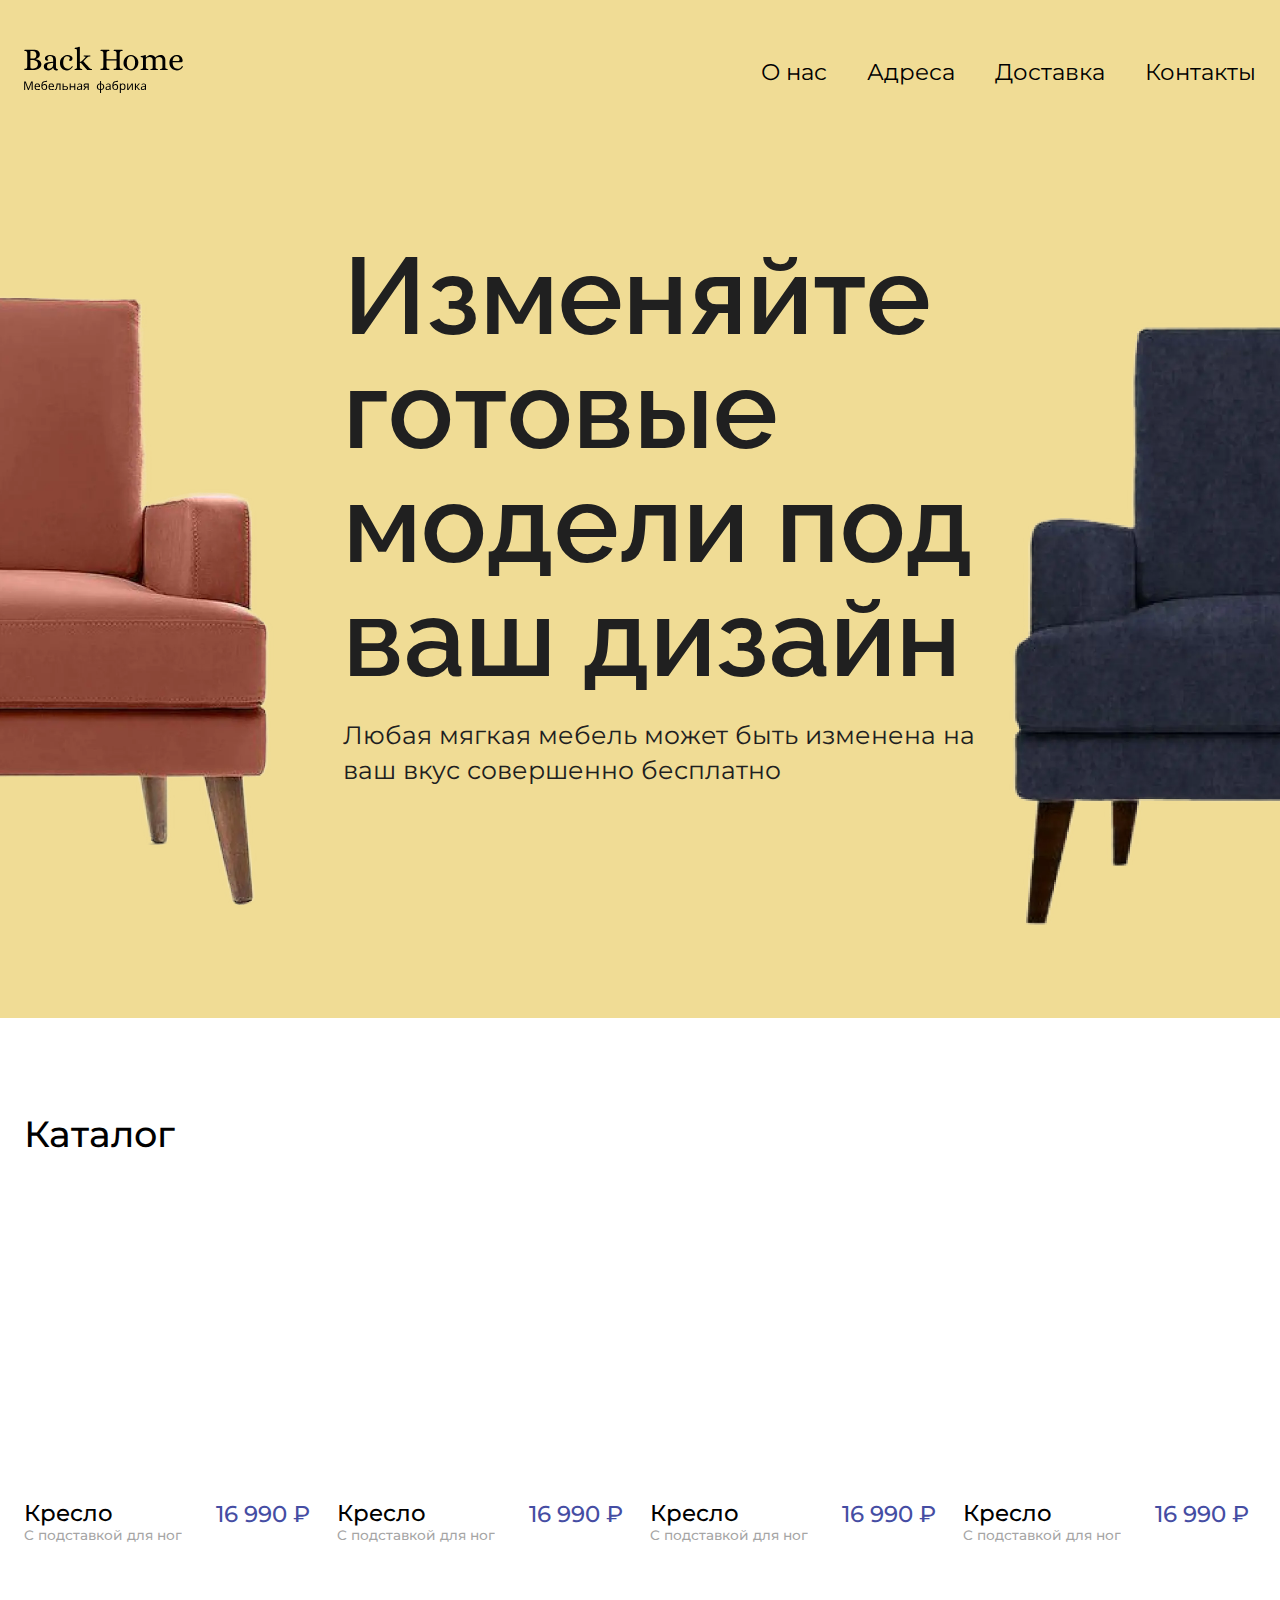
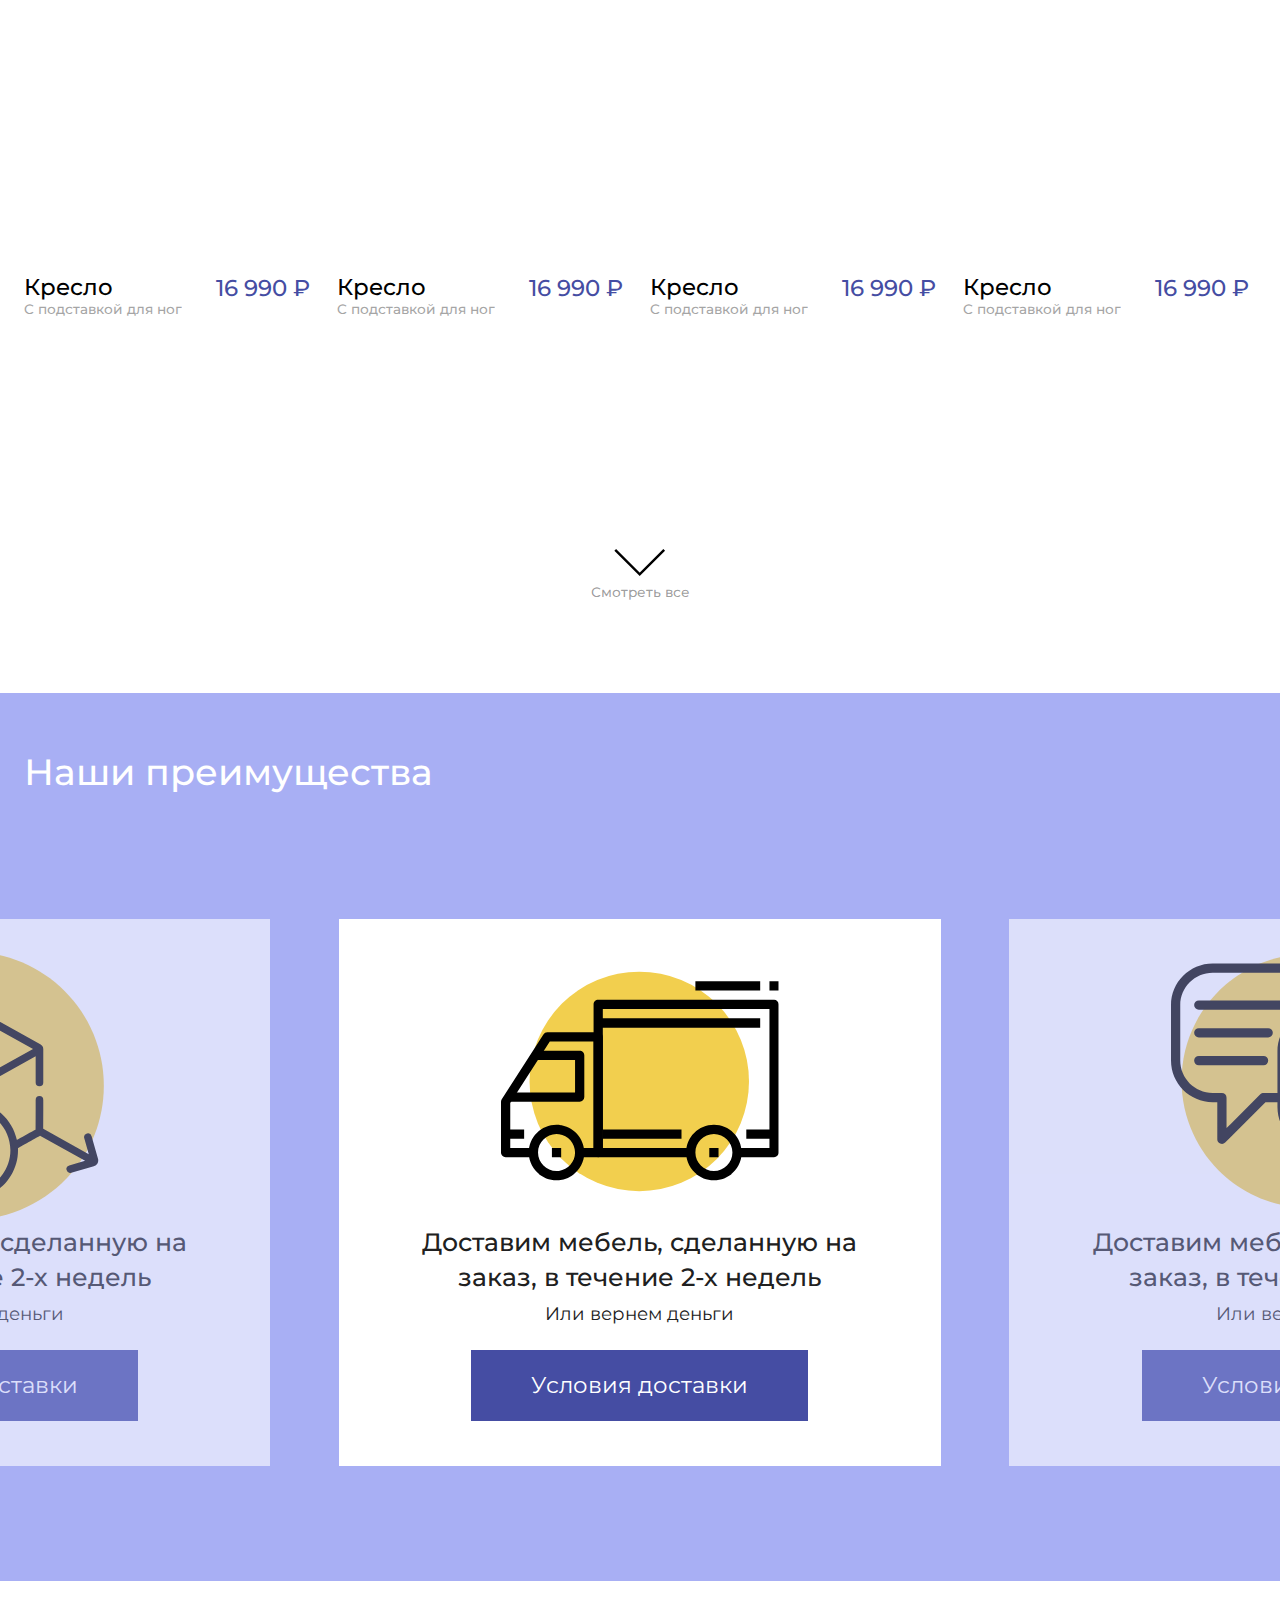
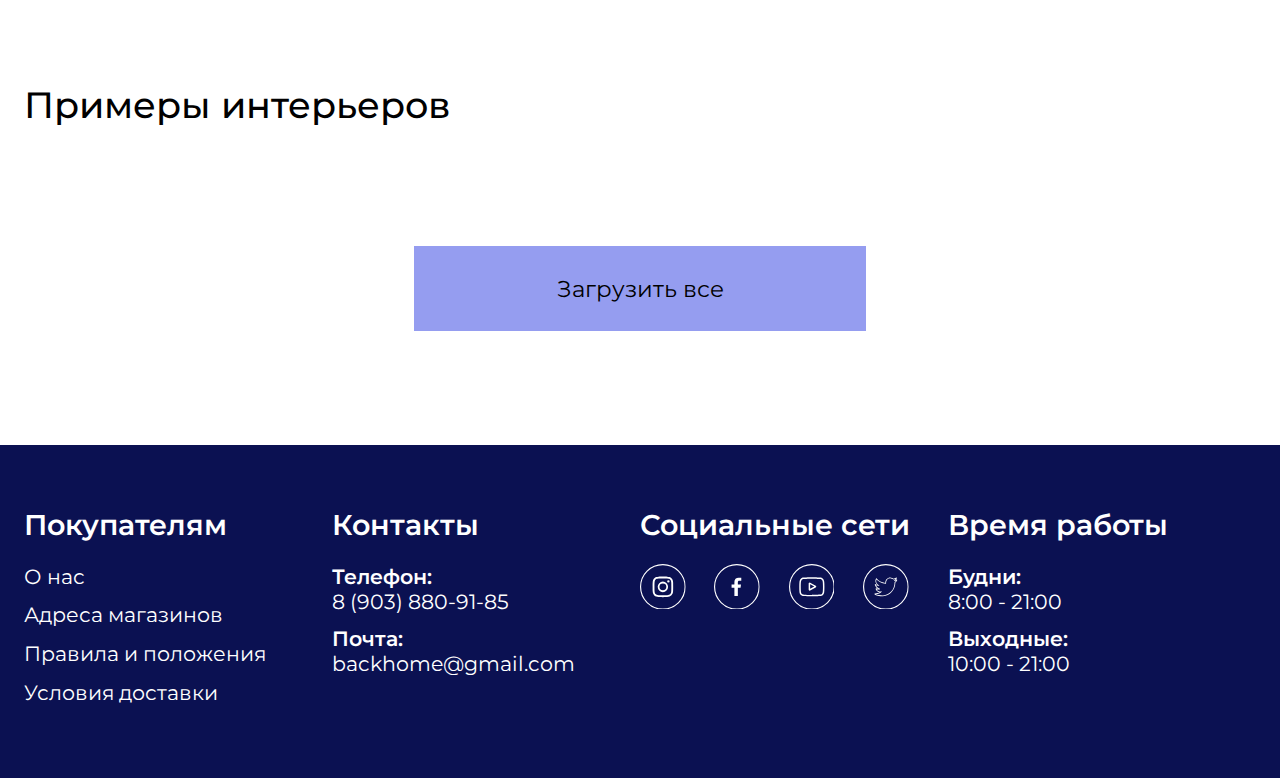
==== commit 2b76b51f: "Add site" ====
--- a/index.html
+++ b/index.html
@@ -2,175 +2,319 @@
 <html lang="ru">
 <head>
 	<meta charset="UTF-8">
-	<meta name="viewport" content="width=device-width, initial-scale=1.0">
-	<title>Клуб Четырех Коней</title>
+	<meta name="viewport" content="width=device-width, initial-scale=1, minimum-scale=1, maximum-scale=1" />
+	<title>BackHome – мебельная фабрика</title>
 	<link rel="stylesheet" href="css/style.min.css">
+	<link rel="stylesheet" href="https://cdn.jsdelivr.net/npm/swiper@11/swiper-bundle.min.css"/>
+	<link rel="stylesheet" href="https://unpkg.com/mouse-follower@1/dist/mouse-follower.min.css">
 </head>
 <body>
-	<section class="main">
-		<div class="wrap">
-			<a href="#" class='main__logo'><img src="img/logo.svg" data="img/logo.svg" alt=""></a>
-			<h1 class='main__title'>
-				Превратите<br>уездный город<br>
-				<span class='main__title-offset'>в столицу<br><span>земного шара</span></span>
-			</h1>
-			<p class='main__description'>Оплатите взнос на&nbsp;телеграммы для организации Международного васюкинского турнира по&nbsp;шахматам</p>
-			<div class="main__btns">
-				<a href="#donate" class='btn btn__default'>Поддержать <br class='sm-none'>шахматную мысль</a>
-				<a href="#more" class='btn btn__add'>Подробнее <br class='sm-none'>о турнире</a>
-			</div>
+	<header class="header">
+		<div class="wrap">
+			<div class="header__logo">
+				<img src="img/logo.svg" data="img/logo.svg" class='header__logo-img' alt="">
+			</div>
+			<ul class="header__menu">
+				<li class='header__menu-item'><a href="">О нас </a></li>
+				<li class='header__menu-item'><a href="">Адреса</a></li>
+				<li class='header__menu-item'><a href="">Доставка</a></li>
+				<li class='header__menu-item'><a href="">Контакты</a></li>
+			</ul>
+		</div>		
+	</header>
+	<div class="welcome">
+		<div class="wrap">
+			<div class="welcome__content">
+				<h1 class="welcome__title">Изменяйте готовые модели под ваш дизайн</h1>
+				<p class="welcome__desc">Любая мягкая мебель может быть изменена на ваш вкус совершенно бесплатно</p>
+			</div>
+		</div>
+		<img src="img/sofa1.webp" data="img/sofa1.webp"  class='welcome__img -left' alt="">
+		<img src="img/sofa2.webp" data="img/sofa2.webp" class='welcome__img -right' alt="">
+	</div>
+	<div class="catalog">
+		<div class="wrap">
+			<h2 class="catalog__heading">Каталог</h2>
+			<div class="catalog__list">
+				<div class="catalog__list-wrap">
+					<div class="catalog__list-item">
+						<a href='#' class="catalog__list-img" data-cursor-text="Перейти">
+							<img src="" data="img/card/card1.webp" alt="">
+						</a>
+						<div class="catalog__list-description">
+							<a href='#' class="catalog__list-title">Кресло </a>
+							<p class="catalog__list-desc">C подставкой для ног</p>
+							<p class="catalog__list-price">16 990 ₽ </p>
+						</div>
+					</div>
+					<div class="catalog__list-item">
+						<a href='#' class="catalog__list-img" data-cursor-text="Перейти">
+							<img src="" data="img/card/card2.webp" alt="">
+						</a>
+						<div class="catalog__list-description">
+							<a href='#' class="catalog__list-title">Кресло </a>
+							<p class="catalog__list-desc">C подставкой для ног</p>
+							<p class="catalog__list-price">16 990 ₽ </p>
+						</div>
+					</div>
+					<div class="catalog__list-item">
+						<a href='#' class="catalog__list-img" data-cursor-text="Перейти">
+							<img src="" data="img/card/card3.webp" alt="">
+						</a>
+						<div class="catalog__list-description">
+							<a href='#' class="catalog__list-title">Кресло </a>
+							<p class="catalog__list-desc">C подставкой для ног</p>
+							<p class="catalog__list-price">16 990 ₽ </p>
+						</div>
+					</div>
+					<div class="catalog__list-item">
+						<a href='#' class="catalog__list-img" data-cursor-text="Перейти">
+							<img src="" data="img/card/card4.webp" alt="">
+						</a>
+						<div class="catalog__list-description">
+							<a href='#' class="catalog__list-title">Кресло </a>
+							<p class="catalog__list-desc">C подставкой для ног</p>
+							<p class="catalog__list-price">16 990 ₽ </p>
+						</div>
+					</div>
+					<div class="catalog__list-item">
+						<a href='#' class="catalog__list-img" data-cursor-text="Перейти">
+							<img src="" data="img/card/card5.webp" alt="">
+						</a>
+						<div class="catalog__list-description">
+							<a href='#' class="catalog__list-title">Кресло </a>
+							<p class="catalog__list-desc">C подставкой для ног</p>
+							<p class="catalog__list-price">16 990 ₽ </p>
+						</div>
+					</div>
+					<div class="catalog__list-item">
+						<a href='#' class="catalog__list-img" data-cursor-text="Перейти">
+							<img src="" data="img/card/card6.webp" alt="">
+						</a>
+						<div class="catalog__list-description">
+							<a href='#' class="catalog__list-title">Кресло </a>
+							<p class="catalog__list-desc">C подставкой для ног</p>
+							<p class="catalog__list-price">16 990 ₽ </p>
+						</div>
+					</div>
+					<div class="catalog__list-item">
+						<a href='#' class="catalog__list-img" data-cursor-text="Перейти">
+							<img src="" data="img/card/card7.webp" alt="">
+						</a>
+						<div class="catalog__list-description">
+							<a href='#' class="catalog__list-title">Кресло </a>
+							<p class="catalog__list-desc">C подставкой для ног</p>
+							<p class="catalog__list-price">16 990 ₽ </p>
+						</div>
+					</div>
+					<div class="catalog__list-item">
+						<a href='#' class="catalog__list-img" data-cursor-text="Перейти">
+							<img src="" data="img/card/card8.webp" alt="">
+						</a>
+						<div class="catalog__list-description">
+							<a href='#' class="catalog__list-title">Кресло </a>
+							<p class="catalog__list-desc">C подставкой для ног</p>
+							<p class="catalog__list-price">16 990 ₽ </p>
+						</div>
+					</div>
+					<div class="catalog__list-item">
+						<a href='#' class="catalog__list-img" data-cursor-text="Перейти">
+							<img src="" data="img/card/card1.webp" alt="">
+						</a>
+						<div class="catalog__list-description">
+							<a href='#' class="catalog__list-title">Кресло </a>
+							<p class="catalog__list-desc">C подставкой для ног</p>
+							<p class="catalog__list-price">16 990 ₽ </p>
+						</div>
+					</div>
+					<div class="catalog__list-item">
+						<a href='#' class="catalog__list-img" data-cursor-text="Перейти">
+							<img src="" data="img/card/card2.webp" alt="">
+						</a>
+						<div class="catalog__list-description">
+							<a href='#' class="catalog__list-title">Кресло </a>
+							<p class="catalog__list-desc">C подставкой для ног</p>
+							<p class="catalog__list-price">16 990 ₽ </p>
+						</div>
+					</div>
+					<div class="catalog__list-item">
+						<a href='#' class="catalog__list-img" data-cursor-text="Перейти">
+							<img src="" data="img/card/card3.webp" alt="">
+						</a>
+						<div class="catalog__list-description">
+							<a href='#' class="catalog__list-title">Кресло </a>
+							<p class="catalog__list-desc">C подставкой для ног</p>
+							<p class="catalog__list-price">16 990 ₽ </p>
+						</div>
+					</div>
+					<div class="catalog__list-item">
+						<a href='#' class="catalog__list-img" data-cursor-text="Перейти">
+							<img src="" data="img/card/card4.webp" alt="">
+						</a>
+						<div class="catalog__list-description">
+							<a href='#' class="catalog__list-title">Кресло </a>
+							<p class="catalog__list-desc">C подставкой для ног</p>
+							<p class="catalog__list-price">16 990 ₽ </p>
+						</div>
+					</div>
+					<div class="catalog__list-item">
+						<a href='#' class="catalog__list-img" data-cursor-text="Перейти">
+							<img src="" data="img/card/card5.webp" alt="">
+						</a>
+						<div class="catalog__list-description">
+							<a href='#' class="catalog__list-title">Кресло </a>
+							<p class="catalog__list-desc">C подставкой для ног</p>
+							<p class="catalog__list-price">16 990 ₽ </p>
+						</div>
+					</div>
+					<div class="catalog__list-item">
+						<a href='#' class="catalog__list-img" data-cursor-text="Перейти">
+							<img src="" data="img/card/card6.webp" alt="">
+						</a>
+						<div class="catalog__list-description">
+							<a href='#' class="catalog__list-title">Кресло </a>
+							<p class="catalog__list-desc">C подставкой для ног</p>
+							<p class="catalog__list-price">16 990 ₽ </p>
+						</div>
+					</div>
+					<div class="catalog__list-item">
+						<a href='#' class="catalog__list-img" data-cursor-text="Перейти">
+							<img src="" data="img/card/card7.webp" alt="">
+						</a>
+						<div class="catalog__list-description">
+							<a href='#' class="catalog__list-title">Кресло </a>
+							<p class="catalog__list-desc">C подставкой для ног</p>
+							<p class="catalog__list-price">16 990 ₽ </p>
+						</div>
+					</div>
+				</div>
+				
+			</div>
+			<div class="catalog__btn">
+				<a href="" class='catalog__btn-link' data-cursor-text="Раскрыть" id='catalogBtn'>
+				<svg class="catalog__btn-icon" viewBox="0 0 24 24"><use href="img/sprite.svg#sprite--arrow"></use></svg>
+			Смотреть все</a>
+			</div>
+		</div>
+		
+	</div>
+	<div class="benefits">
+		<div class="wrap">
+			<h2 class="benefits__heading gsap">Наши преимущества</h2>
+		</div>
+		<div class="swiper">
+		  <div class="swiper-wrapper">
+		    <div class="swiper-slide">
+		    	<div class="benefits__item">
+		    		<div class="benefits__img">
+		    			<svg class="benefits__icon" viewBox="0 0 24 24"><use href="img/sprite.svg#sprite--3d"></use></svg>
+		    		</div>
+		    		<div class="benefits__title">Доставим мебель, сделанную на заказ,  в течение 2-х недель</div>
+		    		<div class="benefits__desc">Или вернем деньги</div>
+		    		<a href="#" class='btn btn__main'>Условия доставки</a>
+		    	</div>
+		    </div>
+		    <div class="swiper-slide">
+		    	<div class="benefits__item">
+		    		<div class="benefits__img">
+		    			<svg class="benefits__icon" viewBox="0 0 24 24"><use href="img/sprite.svg#sprite--trucj"></use></svg>
+		    		</div>
+		    		<div class="benefits__title">Доставим мебель, сделанную на заказ,  в течение 2-х недель</div>
+		    		<div class="benefits__desc">Или вернем деньги</div>
+		    		<a href="#" class='btn btn__main'>Условия доставки</a>
+		    	</div>
+		    </div>
+		    <div class="swiper-slide">
+		    	<div class="benefits__item">
+		    		<div class="benefits__img">
+		    			<svg class="benefits__icon" viewBox="0 0 24 24"><use href="img/sprite.svg#sprite--msg"></use></svg>
+		    		</div>
+		    		<div class="benefits__title">Доставим мебель, сделанную на заказ,  в течение 2-х недель</div>
+		    		<div class="benefits__desc">Или вернем деньги</div>
+		    		<a href="#" class='btn btn__main'>Условия доставки</a>
+		    	</div>
+		    </div>
+		  </div>
+		</div>
 
-		</div>
-		<img src="img/circle.webp" data="img/circle.webp" class='main__circle' alt="">
-		<div class='main__collage'></div>
-	</section>
-	<section class="running-line">
-	 <div class="running-line__track -f">
-	    <div class="running-line__content"><span>Дело помощи утопающим — дело рук самих утопающих!</span><span>Шахматы двигают вперед не только культуру, но и экономику!</span><span>Лед тронулся, господа присяжные заседатели!</span></div>
+	</div>
+	<div class="interiors">
+		<div class="wrap">
+			<h2 class="interiors__heading gsap">Примеры интерьеров</h2>
+			<div class="interiors__grid">
+				 <div class="interiors__grid-item " data-cursor="-inverse"><img src="" data='img/slideshow/slideshow.webp' alt=""></div>
+				 <div class="interiors__grid-item " data-cursor="-inverse"><img src="" data='img/slideshow/slideshow2.webp' alt=""></div>
+				 <div class="interiors__grid-item " data-cursor="-inverse"><img src="" data='img/slideshow/slideshow3.webp' alt=""></div>
+				 <div class="interiors__grid-item " data-cursor="-inverse"><img src="" data='img/slideshow/slideshow4.webp' alt=""></div>
+				 <div class="interiors__grid-item " data-cursor="-inverse"><img src="" data='img/slideshow/slideshow5.webp' alt=""></div>
+				 <div class="interiors__grid-item " data-cursor="-inverse"><img src="" data='img/slideshow/slideshow6.webp' alt=""></div>
+				 <div class="interiors__grid-item " data-cursor="-inverse"><img src="" data='img/slideshow/slideshow.webp' alt=""></div>
+				 <div class="interiors__grid-item " data-cursor="-inverse"><img src="" data='img/slideshow/slideshow2.webp' alt=""></div>
+				 <div class="interiors__grid-item " data-cursor="-inverse"><img src="" data='img/slideshow/slideshow3.webp' alt=""></div>
+				 <div class="interiors__grid-item " data-cursor="-inverse"><img src="" data='img/slideshow/slideshow4.webp' alt=""></div>
+				 <div class="interiors__grid-item " data-cursor="-inverse"><img src="" data='img/slideshow/slideshow5.webp' alt=""></div>
+				 <div class="interiors__grid-item " data-cursor="-inverse"><img src="" data='img/slideshow/slideshow6.webp' alt=""></div>
+			</div>
+			<div class="interiors__btn">
+				<a href="#" class='interiors__btn-b btn btn__large' data-cursor-text="Зугрузить" data-cursor="-inverse">
+				Загрузить все</a>
+			</div>
+		</div>
 
-	  </div>
-	</section>
-	<section class='info' >
-		<div class="wrap info__textwp" id='donate'>
-			<p class="info__textsp">
-				Чтобы поддержать Международный васюкинский турнир <img data="img/photo1.jpg" class='info__photo' alt="">посетите лекцию на тему: <span class='redtextb'>«Плодотворная дебютная идея»</span>
-			</p>
-			
-		</div>
-		<div class="wrap info__session" id='more'>
-			<img data="img/collage.webp" class='info__collage' alt="">
-			<p class="info__textsp">
-				и&nbsp;Сеанс <span class='redtextb'>одновременной игры в&nbsp;шахматы на&nbsp;160 досках</span> гроссмейстера О.&nbsp;Бендера
-			</p>
-			<div class='info__table'>
-				<div class='info__table-row'>
-					<div class='info__table-cell'>Место проведения:</div>
-					<div class='info__table-cell'>Клуб «Картонажник»</div>
-				</div>
-				<div class='info__table-row'>
-					<div class='info__table-cell'>Дата и время мероприятия:</div>
-					<div class='info__table-cell'>22 июня 1927 г. в 18:00</div>
-				</div>
-				<div class='info__table-row'>
-					<div class='info__table-cell'>Стоимость входных билетов:</div>
-					<div class='info__table-cell'>20 коп.</div>
-				</div>
-				<div class='info__table-row'>
-					<div class='info__table-cell'>Плата за игру:</div>
-					<div class='info__table-cell'>50 коп.</div>
-				</div>
-				<div class='info__table-row'>
-					<div class='info__table-cell'>Взнос на телеграммы:</div>
-					<div class='info__table-cell'><span class='info__table-oldprice'>100 руб.</span> 21 руб. 16 коп.</div>
-				</div>
-			</div>
-			<p class='info__table-blue'>По&nbsp;всем вопросам обращаться в&nbsp;администрацию к&nbsp;К.&nbsp;Михельсону</p>
-			
-		</div>
-	</section>
-	<section class="stages">
-		<div class="wrap">
-			<h2 class='heading'>Этапы преображения<br> Васюков <span class='text-blue'>Будущие источники<br class='sm-none'> обогащения васюкинцев</span></h2>
-			<div class="stages__content">
-				<div class="stages__wrap">
-					<div class="stages__item">
-						<p class="stages__text">Строительство железнодорожной магистрали Москва-Васюки</p>
-					</div>
-					<div class="stages__item">
-						<p class="stages__text">Открытие фешенебельной гостиницы &laquo;Проходная пешка&raquo; и&nbsp;других небоскрёбов</p>
-					</div>
-					<div class="stages__item">
-						<p class="stages__text">Поднятие сельского хозяйства в&nbsp;радиусе на&nbsp;тысячу километров: производство овощей, фруктов, икры, шоколадных конфет</p>
-					</div>
-					<div class="stages__item">
-						<p class="stages__text">Строительство дворца для турнира</p>
-					</div>
-					<div class="stages__item">
-						<p class="stages__text">Размещение гаражей для гостевого<br>автотранспорта</p>
-					</div>
-					<div class="stages__item">
-						<p class="stages__text">Постройка сверхмощной радиостанции для передачи всему миру сенсационных результатов</p>
-					</div>
-					<div class="stages__item">
-						<p class="stages__text">Создание аэропорта &laquo;Большие Васюки&raquo; с&nbsp;регулярным отправлением почтовых самолётов и&nbsp;дирижаблей во&nbsp;все концы света, включая Лос-Анжелос и&nbsp;Мельбурн</p>
-					</div>
-				</div>
-			</div>
-			<div class='slider__navigation stages__navigation'>
-				<button id="stages-left"></button>
-				<div class='slider__dots'>
-				</div>
-      			<button id="stages-right"></button>
-			</div>
-		</div>
-	</section>
-	<section class="participants">
-		<div class="wrap">
-			<div class="participants__heading">
-				<h2 class='heading'>Участники турнира</h2>
-			</div>
-			<div class='wrapper'>
-				<div class="participants__container">
-					<div class="participants__track">
-						<div class="participants__item">
-							<img data="img/ava.webp" class='participants__ava' alt="">
-							<p class="participants__name">Хозе-Рауль Капабланка</p>
-							<p class="participants__status">Чемпион мира по шахматам</p>
-							<a href="" class="btn btn__smallblue">Подробнее</a>
-						</div>
-						<div class="participants__item">
-							<img data="img/ava.webp" class='participants__ava' alt="">
-							<p class="participants__name">Эммануил Ласкер</p>
-							<p class="participants__status">Чемпион мира по шахматам</p>
-							<a href="" class="btn btn__smallblue">Подробнее</a>
-						</div>
-						<div class="participants__item">
-							<img data="img/ava.webp" class='participants__ava' alt="">
-							<p class="participants__name">Александр Алехин</p>
-							<p class="participants__status">Чемпион мира по шахматам</p>
-							<a href="" class="btn btn__smallblue">Подробнее</a>
-						</div>
-						<div class="participants__item">
-							<img data="img/ava.webp" class='participants__ava' alt="">
-							<p class="participants__name">Арон Нимцович</p>
-							<p class="participants__status">Чемпион мира по шахматам</p>
-							<a href="" class="btn btn__smallblue">Подробнее</a>
-						</div>
-						<div class="participants__item">
-							<img data="img/ava.webp" class='participants__ava' alt="">
-							<p class="participants__name">Рихард Рети</p>
-							<p class="participants__status">Чемпион мира по шахматам</p>
-							<a href="" class="btn btn__smallblue">Подробнее</a>
-						</div>
-						<div class="participants__item">
-							<img data="img/ava.webp" class='participants__ava' alt="">
-							<p class="participants__name">Остап Бендер</p>
-							<p class="participants__status">Гроссмейстер</p>
-							<a href="" class="btn btn__smallblue">Подробнее</a>
-						</div>
-					</div>
-				</div>
-			</div>
-			<div class='slider__navigation participants__navigation'>
-				<button id="participants-left"></button>
-				<span class='slider__info'>
-				</span>
-      			<button id="participants-right"></button>
-			</div>
-		</div>
-	</section>
-	<section class="running-line">
-	 <div class="running-line__track -s">
-	    <div class="running-line__content"><span>Дело помощи утопающим — дело рук самих утопающих!</span><span>Шахматы двигают вперед не только культуру, но и экономику!</span><span>Лед тронулся, господа присяжные заседатели!</span></div>
-	  </div>
-	</section>
-     
-
-	<footer class='mfooter'>
-		<div class="wrap">
-			<p class="mfooter__text">Все персонажи, события и&nbsp;цитаты являются вымышленными и&nbsp;не&nbsp;принадлежат создателям сайта. С&nbsp;подробностями можно познакомиться в&nbsp;главе XXXIV романа Ильи Ильфа и&nbsp;Евгения Петрова &laquo;Двенадцать стульев&raquo;.</p>
+	</div>
+	<footer class='footer' data-cursor="-inverse">
+		<div class="wrap">
+			<div class="footer__item">
+				<h3 class="footer__title">Покупателям </h3>
+				<ul class="footer__list">
+					<li><a href="">О нас</a></li>
+					<li><a href="">Адреса магазинов</a></li>
+					<li><a href="">Правила и положения</a></li>
+					<li><a href="">Условия доставки</a></li>
+				</ul>
+			</div>
+			<div class="footer__item">
+				<h3 class="footer__title">Контакты</h3>
+				<p class='footer__text'><b>Телефон:</b><br/>8 (903) 880-91-85</p>
+				<p class='footer__text'><b>Почта:</b><br/>backhome@gmail.com</p>
+			</div>
+			<div class="footer__item">
+				<h3 class="footer__title">Социальные сети</h3>
+				<ul class="footer__social">
+					<li>
+						<a href="#" data-cursor-text="Instagram">
+							<svg class="benefits__icon" viewBox="0 0 24 24"><use href="img/sprite.svg#sprite--insta"></use></svg>
+						</a>
+					</li>
+					<li>
+						<a href="#" data-cursor-text="Facebook">
+							<svg class="benefits__icon" viewBox="0 0 24 24"><use href="img/sprite.svg#sprite--fb"></use></svg>
+						</a>
+					</li>
+					<li>
+						<a href="#" data-cursor-text="Youtube">
+							<svg class="benefits__icon" viewBox="0 0 24 24"><use href="img/sprite.svg#sprite--you"></use></svg>
+						</a>
+					</li>
+					<li>
+						<a href="#" data-cursor-text="Twitter">
+							<svg class="benefits__icon" viewBox="0 0 24 24"><use href="img/sprite.svg#sprite--tw"></use></svg>
+						</a>
+					</li>
+				</ul>
+			</div>
+			<div class="footer__item">
+				<h3 class="footer__title">Время работы</h3>
+				<p class='footer__text'><b>Будни:</b><br/>8:00 - 21:00</p>
+				<p class='footer__text'><b>Выходные:</b><br/>10:00 - 21:00</p>
+			</div>
 		</div>
 	</footer>
-	<script src="js/main.min.js"></script>
+	<script src="https://cdn.jsdelivr.net/npm/swiper@11/swiper-bundle.min.js"></script>
+	<script src="https://unpkg.com/split-type"></script>
+	<script src="https://cdnjs.cloudflare.com/ajax/libs/gsap/3.11.4/gsap.min.js"></script>
+	<script src="https://unpkg.com/mouse-follower@1/dist/mouse-follower.min.js"></script>
+	<script src="https://cdnjs.cloudflare.com/ajax/libs/gsap/3.11.4/ScrollTrigger.min.js"></script>
+	<script src='js/main.min.js'></script>
 </body>
 </html>--- a/css/style.min.css
+++ b/css/style.min.css
@@ -1,2 +1,2 @@
-/*! normalize.css v8.0.1 | MIT License | github.com/necolas/normalize.css */@font-face{font-family:GolosText;src:url(../fonts/GolosText/regular.woff) format("woff"),url(../fonts/commissioner/regular.woff2) format("woff2");font-weight:400;font-style:normal}@font-face{font-family:GolosText;src:url(../fonts/GolosText/medium.woff) format("woff"),url(../fonts/commissioner/medium.woff2) format("woff2");font-weight:500;font-style:normal}@font-face{font-family:GolosText;src:url(../fonts/GolosText/semibold.woff) format("woff"),url(../fonts/commissioner/semibold.woff2) format("woff2");font-weight:600;font-style:normal}@font-face{font-family:GolosText;src:url(../fonts/GolosText/bold.woff) format("woff"),url(../fonts/commissioner/bold.woff2) format("woff2");font-weight:700;font-style:normal}@font-face{font-family:Merriweather;src:url(../fonts/Merriweather/regular.woff) format("woff"),url(../fonts/commissioner/regular.woff2) format("woff2");font-weight:400;font-style:normal}@font-face{font-family:Merriweather;src:url(../fonts/Merriweather/bold.woff) format("woff"),url(../fonts/commissioner/bold.woff2) format("woff2");font-weight:700;font-style:normal}@-webkit-keyframes rotate{0%{-webkit-transform:rotate(0);transform:rotate(0)}100%{-webkit-transform:rotate(360deg);transform:rotate(360deg)}}/*! normalize.css v8.0.1 | MIT License | github.com/necolas/normalize.css */html{line-height:1.15;-webkit-text-size-adjust:100%}details,main{display:block}h1{font-size:2em;margin:.67em 0}hr{-webkit-box-sizing:content-box;box-sizing:content-box;height:0;overflow:visible}code,kbd,pre,samp{font-family:monospace,monospace;font-size:1em}a{background-color:rgba(0,0,0,0);text-decoration:none;cursor:pointer;outline:0;color:#af9470}abbr[title]{border-bottom:none;text-decoration:underline;-webkit-text-decoration:underline dotted;text-decoration:underline dotted}b,strong{font-weight:bolder}small{font-size:80%}sub,sup{font-size:75%;line-height:0;position:relative;vertical-align:baseline}sub{bottom:-.25em}sup{top:-.5em}img{border-style:none;max-width:100%;pointer-events:none;opacity:1;-webkit-transition:opacity .3s;transition:opacity .3s}button,input,optgroup,select,textarea{font-family:inherit;font-size:100%;line-height:1.15;margin:0}button,input{overflow:visible}button,select{text-transform:none}[type=button],[type=reset],[type=submit],button{-webkit-appearance:button}[type=button]::-moz-focus-inner,[type=reset]::-moz-focus-inner,[type=submit]::-moz-focus-inner,button::-moz-focus-inner{border-style:none;padding:0}[type=button]:-moz-focusring,[type=reset]:-moz-focusring,[type=submit]:-moz-focusring,button:-moz-focusring{outline:ButtonText dotted 1px}fieldset{padding:.35em .75em .625em}legend{-webkit-box-sizing:border-box;box-sizing:border-box;color:inherit;display:table;max-width:100%;padding:0;white-space:normal}progress{vertical-align:baseline}textarea{overflow:auto}[type=checkbox],[type=radio]{-webkit-box-sizing:border-box;box-sizing:border-box;padding:0}[type=number]::-webkit-inner-spin-button,[type=number]::-webkit-outer-spin-button{height:auto}[type=search]{-webkit-appearance:textfield;outline-offset:-2px}[type=search]::-webkit-search-decoration{-webkit-appearance:none}::-webkit-file-upload-button{-webkit-appearance:button;font:inherit}summary{display:list-item}[hidden],template{display:none}html{-ms-text-size-adjust:100%;-webkit-text-size-adjust:100%;font-size:100%;height:100%}body{font-family:GolosText,sans-serfif;font-weight:400;background:#fff;color:#313131;height:100%;margin:0;padding:0;-webkit-box-sizing:border-box;box-sizing:border-box;min-width:320px}p{line-height:1.2em}a:active,a:focus,a:hover,a:visited{text-decoration:none;outline:0}.wrap{min-width:320px;max-width:1366px;-webkit-box-sizing:border-box;box-sizing:border-box;margin:0 auto;padding-right:72px;padding-left:72px}.clearfix:after{content:"";display:table;clear:both}::-moz-selection{color:#fff;background:#524947}::selection{color:#fff;background:#524947}.redtextb{font-weight:700;color:#f54932}.heading{margin:0;font-family:Merriweather;font-size:54px;line-height:1.2em;font-weight:300;text-transform:uppercase}@media screen and (max-width:768px){.wrap{padding-right:20px;padding-left:20px}.heading{font-size:36px;line-height:1.1em}.sm-none{display:none}}img[data-src]{opacity:0}.btn{display:inline-block;text-align:center;vertical-align:middle;-ms-touch-action:manipulation;touch-action:manipulation;cursor:pointer;font-size:16px;white-space:nowrap;position:relative;border:none;-webkit-transition:.1s linear;transition:.1s linear;font-weight:400;border-radius:40px;-webkit-box-sizing:border-box;box-sizing:border-box;line-height:1.35em}.btn:hover{-webkit-box-shadow:none;box-shadow:none}.btn__default{background:#1f1f1f;color:#fff;padding:13px 20px;border:2px solid #1f1f1f}.btn__default:hover{background:#fbce51;border:2px solid #fbce51;color:#1f1f1f}@media screen and (max-width:768px){.btn__default{padding:11px 20px}}.btn__add{background:rgba(0,0,0,0);color:#1f1f1f;padding:13px 20px;border:2px solid #1f1f1f}@media screen and (max-width:768px){.btn__add{padding:13px 20px;border:none;background:rgba(255,255,255,.9)}}.btn__add:hover{background:#1f1f1f;color:#fff}.btn__smallblue{color:#3057a2;border-radius:20px;border:1px solid #3057a2;padding:6px 11px}.btn__smallblue:hover{background:#3057a2;color:#fff}.main{background:url(../img/bg.webp) 50% 70%/100% #e9ded4;padding:28px 0 129px;position:relative;overflow:hidden}.main__logo{display:inline-block}.main .wrap{position:relative;z-index:2}.main__title{font-family:Merriweather;font-weight:400;text-transform:uppercase;font-size:60px;margin:61px 0 25px;line-height:1.1em}@media screen and (max-width:768px){.main{padding:28px 0 275px}.main__logo{width:213px}.main__title{font-size:36px;margin:41px 0 25px}}.main__title-offset{max-width:550px;display:inline-block;text-align:center;margin-left:3px}.main__title-offset span{margin-left:30px}.main__description{font-size:18px;max-width:542px;text-align:center;margin-bottom:42px}@media screen and (max-width:768px){.main__description{text-align:left;margin-bottom:35px}}.main__circle{position:absolute;top:-36px;width:659px;right:-639px;left:0;margin:auto;-webkit-animation:40s linear infinite rotate;animation:40s linear infinite rotate}@media screen and (max-width:1224px){.main__circle{right:-839px}}@media screen and (max-width:768px){.main__circle{top:auto;width:310px;right:0;bottom:55px;left:0;margin:auto}}.main__collage{position:absolute;bottom:-1px;left:0;right:-19px;background:url(../img/chessfield.webp) 50% 100%/1627px no-repeat;height:540px}@media screen and (max-width:1224px){.main__collage{right:-299px}}.main__btns{font-size:0}.main .btn{width:262px;margin-right:17px}@media screen and (max-width:768px){.main__collage{right:0;background-size:862px;background-position:80% 100%}.main .btn{width:100%;margin-right:0;margin-bottom:14px}}.running-line{font-family:Merriweather;color:#fff;position:relative;font-weight:300;line-height:60px;width:100%;height:60px;font-size:22px;text-transform:uppercase;background:#f54932;overflow-x:hidden}.running-line__track{width:-webkit-fit-content;width:-moz-fit-content;width:fit-content;white-space:nowrap}.running-line__track span::before{content:"";width:6px;height:6px;display:inline-block;background:#fff;vertical-align:middle;border-radius:50%;margin:0 20px}.running-line__content{display:inline-block}.info{margin-bottom:204px}.info__textwp{padding:109px 520px 61px 72px;position:relative}@media screen and (max-width:1224px){.info__textwp{padding:109px 370px 61px 72px}.info__photo{width:280px}}@media screen and (max-width:1024px){.info{margin-bottom:104px}.info__textwp{padding:79px 72px 21px}}@media screen and (max-width:768px){.running-line{font-size:16px;line-height:38px;height:38px}.running-line__track span::before{margin:0 12px}.info{margin-bottom:84px}.info__textwp{padding:50px 20px 20px}}.info__textsp{font-family:Merriweather;font-size:36px;font-weight:300;text-transform:uppercase;margin:0;line-height:1.35em}.info__photo{position:absolute;right:72px;bottom:0;top:46px;margin:auto}@media screen and (max-width:1024px){.info__photo{position:static;display:block;margin:50px auto;width:auto;max-width:580px}}@media screen and (max-width:768px){.info__textsp{font-size:28px}.info__photo{width:100%;margin:23px auto 24px}}.info__collage{position:absolute;left:43px;top:2px}@media screen and (max-width:1224px){.info__collage{width:380px}}@media screen and (max-width:1024px){.info__collage{position:static;display:block;margin:20px auto;width:auto;max-width:580px}}.info__session{position:relative;padding:32px 72px 0 590px}.info__session .info__textsp{margin-bottom:60px}@media screen and (max-width:1224px){.info__session{padding:32px 72px 0 450px}}@media screen and (max-width:1024px){.info__session{padding:8px 72px 0}}@media screen and (max-width:768px){.info__collage{width:100%;margin-bottom:49px}.info__session .info__textsp{margin-bottom:41px}.info__session{padding:10px 20px 20px}.info__table-row:last-child{border-bottom:0}}.info__table{width:100%;border-collapse:collapse;font-size:20px;margin-bottom:48px}.info__table-row{display:-webkit-box;display:-ms-flexbox;display:flex}@media screen and (max-width:768px){.info__table-row{display:block;border-bottom:2px solid #d0d0d0;margin-bottom:15px}}.info__table-cell{border:1px solid #d0d0d0;padding:15.5px 0}.info__table-row:first-child div{border-top:none;padding-top:0}.info__table-row:last-child div{border-bottom:none;padding-bottom:0}.info__table-row div:first-child{border-left:none;color:#6f6f6f;font-weight:300;min-width:305px}.info__table-row div:last-child{border-right:none;padding-left:17px;width:calc(100% - 305px);font-weight:500}.info__table-blue{color:#3057a2;font-size:20px}.info__table-oldprice{position:relative;margin-right:7px}.info__table-oldprice:before{content:"";position:absolute;display:block;width:100%;height:2px;background:#f54932;top:4px;left:0;bottom:0;margin:auto}.stages{margin-bottom:200px}@media screen and (max-width:768px){.info__table-cell{display:inline;border:none;padding:0}.info__table-row div:first-child{display:block;margin-bottom:14px;width:auto}.info__table-row div:last-child{display:inline-block;padding-left:0;width:auto;margin-bottom:14px}.info__table-blue{font-size:18px}.stages{margin-bottom:122px}}.stages__wrap{font-size:20px;display:grid;grid-template-columns:32.3% 32.3% auto;grid-template-rows:auto auto auto;gap:20px;counter-reset:example 0;position:relative}.stages__content{position:relative}.stages__content:before{content:"";display:block;width:401px;height:235px;background:url(../img/collage1.webp) 0 0/100% no-repeat;position:absolute;bottom:-2px;right:-64px;z-index:2}@media screen and (max-width:1224px){.stages__content:before{bottom:-92px}}@media screen and (max-width:1024px){.stages__wrap{grid-template-columns:48.4% 48.4%}.stages__content:before{right:-70px;bottom:-152px}}@media screen and (max-width:768px){.stages__wrap{display:-webkit-box;display:-ms-flexbox;display:flex;-webkit-box-align:start;-ms-flex-align:start;align-items:flex-start;-webkit-transition:.2s;transition:.2s}.stages__content{padding-top:140px;overflow:hidden}.stages__content:before{top:0;bottom:auto;left:0;right:0;margin:auto;width:350px}}.stages .heading{margin-bottom:52px}@media screen and (max-width:768px){.stages .heading{margin-bottom:0}}.stages .text-blue{font-size:20px;color:#3057a2;text-transform:none;font-family:GolosText;position:relative;line-height:1.2em;display:inline-block;margin:0 0 0 6px}.stages__item{background:url(../img/paper.jpg) 0 0/cover;padding:20px 22px 20px 72px;-webkit-box-sizing:border-box;box-sizing:border-box;counter-increment:example 1;position:relative;font-size:20px}.stages__item:after{content:counter(example);width:36px;height:36px;background:#fff;position:absolute;top:20px;left:20px;text-align:center;line-height:36px;border-radius:50%;font-weight:500}.stages__item:nth-child(3){grid-area:1/3/3}.stages__item:last-child{grid-column-start:2;grid-column-end:4;grid-row-start:3;grid-row-end:3;padding-right:310px}@media screen and (max-width:1224px){.stages__item:last-child{padding-right:100px}}@media screen and (max-width:1024px){.stages__item:nth-child(3){grid-area:auto}.stages__item:last-child{padding-right:50px;grid-column-start:1;grid-column-end:3;grid-row-start:4;grid-row-end:4}}.stages__text{margin:0}.participants{margin-bottom:140px}@media screen and (max-width:768px){.stages .text-blue{font-size:18px;margin:14px 0 0}.stages__item{padding:64px 22px 50px 72px;font-size:18px;min-width:100%}.stages__item:after{top:62px;left:18px}.stages__item:last-child{padding-right:22px}.participants{margin-bottom:100px}}.participants .wrap{position:relative}.participants__heading{margin-bottom:60px;padding-right:200px}@media screen and (max-width:768px){.participants__heading{margin-bottom:38px}}.participants__container{overflow:hidden}.participants__item{text-align:center;min-width:33.3%;padding-bottom:10px}.participants__track{display:-webkit-box;display:-ms-flexbox;display:flex;-webkit-transition:.2s;transition:.2s}.participants__ava{margin-bottom:22px;height:320px}@media screen and (max-width:768px){.participants__ava{height:245px;margin-bottom:29px}}.participants__name{font-size:24px;font-weight:600;margin:0 0 6px}.participants__status{font-size:20px;font-weight:300;margin:0 0 20px}.slider__navigation{display:-webkit-box;display:-ms-flexbox;display:flex;-webkit-box-align:center;-ms-flex-align:center;align-items:center;position:absolute;top:8px;right:72px}.slider__navigation button{width:44px;height:44px;background:#313131;border-radius:50%;outline:0;border:none;cursor:pointer;-webkit-transition:.2s;transition:.2s;position:relative}.slider__navigation button:last-child{-webkit-transform:rotate(180deg);-ms-transform:rotate(180deg);transform:rotate(180deg)}.slider__navigation button:before{content:"";display:block;width:30px;height:30px;background:url(../img/arrow.svg) 50% 50% no-repeat;position:absolute;left:0;right:0;bottom:0;top:0;margin:auto}@media screen and (max-width:768px){.slider__navigation{position:static;display:-webkit-box;display:-ms-flexbox;display:flex;-webkit-box-pack:center;-ms-flex-pack:center;justify-content:center;margin:40px 0 0}.slider__navigation button{width:36px;height:36px}.slider__navigation button:before{width:20px;height:14px}}.slider__navigation button:hover{background:#fbce51}.slider__navigation button:disabled{background:#d6d6d6;cursor:auto;pointer-events:none}.slider__info{margin:0 13px}.slider__dots{display:-webkit-box;display:-ms-flexbox;display:flex;margin:0 10px}.slider__dots-item{width:10px;height:10px;background:#d9d9d9;margin:0 3px;border-radius:50%}.slider__dots-item.active{background:#313131}.stages__navigation{display:none}@media screen and (max-width:768px){.stages__navigation{display:-webkit-box;display:-ms-flexbox;display:flex;margin-top:26px}}.mfooter{background:#e9ded4;padding:40px 0 72px}.mfooter__text{margin:0;opacity:.5;font-size:16px}@keyframes rotate{0%{-webkit-transform:rotate(0);transform:rotate(0)}100%{-webkit-transform:rotate(360deg);transform:rotate(360deg)}}
+@font-face{font-family:Raleway;src:url(../fonts/Raleway/SemiBold.woff) format("woff"),url(../fonts/Raleway/SemiBold.woff2) format("woff2");font-weight:600;font-style:normal}@font-face{font-family:Montserrat;src:url(../fonts/Montserrat/Regular.woff) format("woff"),url(../fonts/Montserrat/Regular.woff2) format("woff2");font-weight:400;font-style:normal}@font-face{font-family:Montserrat;src:url(../fonts/Montserrat/Medium.woff) format("woff"),url(../fonts/Montserrat/Medium.woff2) format("woff2");font-weight:500;font-style:normal}@font-face{font-family:Montserrat;src:url(../fonts/Montserrat/SemiBold.woff) format("woff"),url(../fonts/Montserrat/SemiBold.woff2) format("woff2");font-weight:600;font-style:normal}abbr,address,audio,b,body,caption,code,dd,del,dfn,div,dl,dt,em,fieldset,form,h1,h2,h3,h4,h5,h6,html,i,iframe,img,ins,kbd,label,legend,li,mark,object,p,pre,q,samp,small,span,strong,sub,sup,table,tbody,td,tfoot,th,thead,time,tr,var,video{margin:0;padding:0;border:0;outline:0;vertical-align:baseline;background:rgba(0,0,0,0)}blockquote:after,blockquote:before,q:after,q:before{content:"";content:none}ins{text-decoration:none}del{text-decoration:line-through}button,input,select,textarea{font-family:inherit;font-size:inherit;line-height:inherit;outline:0}code,kbd,pre,samp{font-family:monospace,monospace;font-size:1em}button,input,optgroup,select,textarea{color:inherit;font:inherit;margin:0}button{overflow:visible}button,select{text-transform:none}button,html input[type=button],input[type=reset],input[type=submit]{-webkit-appearance:button;cursor:pointer}button[disabled],html input[disabled]{cursor:default}button::-moz-focus-inner,input::-moz-focus-inner{border:0;padding:0}input{line-height:normal}input[type=checkbox],input[type=radio]{-webkit-box-sizing:border-box;box-sizing:border-box;padding:0}input[type=number]::-webkit-inner-spin-button,input[type=number]::-webkit-outer-spin-button{height:auto}input[type=search]{-webkit-appearance:textfield;-webkit-box-sizing:content-box;box-sizing:content-box}input[type=search]::-webkit-search-cancel-button,input[type=search]::-webkit-search-decoration{-webkit-appearance:none}fieldset{border:none;margin:0;padding:0}legend{border:0;padding:0}textarea{overflow:auto}optgroup{font-weight:700}table{border-collapse:collapse;border-spacing:0}td,th{padding:0}html{-ms-text-size-adjust:100%;-webkit-text-size-adjust:100%;font-size:100%;height:100%}body{font-family:Montserrat;font-weight:400;background:#fff;font-size:1.1111111111vw;color:#202020;height:100%;margin:0;padding:0;-webkit-box-sizing:border-box;box-sizing:border-box;min-width:320px}@media screen and (max-width:1409px){body{font-size:1.4285714286vw}}img{max-width:100%;pointer-events:none}a{text-decoration:none;cursor:pointer;outline:0;color:#7fc9e5}a:active,a:focus,a:hover,a:visited{text-decoration:none;outline:0}.wrap{min-width:280px;max-width:83em;-webkit-box-sizing:border-box;box-sizing:border-box;margin:0 auto;padding:0 1.5rem}.clearfix:after{content:"";display:table;clear:both}::-moz-selection{color:#fff;background:#f0dc95}::selection{color:#fff;background:#f0dc95}*,::after,::before{-webkit-box-sizing:border-box;box-sizing:border-box}.flex{display:-webkit-box;display:-ms-flexbox;display:flex;-webkit-box-align:start;-ms-flex-align:start;align-items:flex-start;-webkit-box-pack:start;-ms-flex-pack:start;justify-content:flex-start}.--just-space{-webkit-box-pack:justify;-ms-flex-pack:justify;justify-content:space-between}.--just-center{-webkit-box-pack:center;-ms-flex-pack:center;justify-content:center}.--just-end{-webkit-box-pack:end;-ms-flex-pack:end;justify-content:flex-end}.--align-str{-webkit-box-align:stretch;-ms-flex-align:stretch;align-items:stretch}.--align-center{-webkit-box-align:center;-ms-flex-align:center;align-items:center}.--align-end{-webkit-box-align:end;-ms-flex-align:end;align-items:flex-end}.--dir-col{-webkit-box-orient:vertical;-webkit-box-direction:normal;-ms-flex-direction:column;flex-direction:column}.header{position:absolute;z-index:2;left:0;right:0;top:40px}.header .wrap{display:-webkit-box;display:-ms-flexbox;display:flex;-webkit-box-pack:justify;-ms-flex-pack:justify;justify-content:space-between;-webkit-box-align:center;-ms-flex-align:center;align-items:center;position:relative}.header__logo{width:9.875em}.header__menu{list-style:none;display:-webkit-box;display:-ms-flexbox;display:flex}.header__menu-item{margin-left:2.1875em}.header__menu a{color:#000;font-size:1.25em}.welcome{background:#f0dc95;position:relative;overflow:hidden;padding:13.0625em 0 12.5625em}@media screen and (max-width:768px){body{font-size:2vw;overflow-y:auto;overflow-x:hidden}.header__menu-item{margin-left:.9375em}.welcome{padding:11.25em 0 6.3125em}}.welcome__content{width:36.25em;margin:0 auto;position:relative;left:1.875em}@media screen and (max-width:768px){.welcome__content{width:31.25em;margin:0;position:static}}.welcome__title{font-family:Raleway;font-size:5.9375em;line-height:1.05em;margin-bottom:.2125em}@media screen and (max-width:768px){.welcome__title{font-size:4.375em}}.welcome__desc{font-size:1.375em;line-height:1.4em}.welcome__img{position:absolute;top:0;bottom:0;margin:auto;width:23.75em;-webkit-transform:translateY(3.125em);-ms-transform:translateY(3.125em);transform:translateY(3.125em)}.welcome__img.-left{left:0}.welcome__img.-right{right:0}@media screen and (max-width:1409px){.welcome__img{top:auto;bottom:6.25em}.welcome__img.-left{left:-8.75em}.welcome__img.-right{right:-8.75em}}.catalog{padding:5.125em 0 4.9375em}.catalog__list{height:51.875em;overflow:hidden;-webkit-transition:.2s;transition:.2s}.catalog__list-wrap{display:-webkit-box;display:-ms-flexbox;display:flex;-ms-flex-wrap:wrap;flex-wrap:wrap;margin:0 -.53125em}.catalog__list-item{min-width:25%;padding:.53125em}.catalog__list-img{display:block;padding-top:100%;position:relative;margin:0 0 .9375em;overflow:hidden}.catalog__list-img:hover img{-webkit-transform:scale(1.2);-ms-transform:scale(1.2);transform:scale(1.2)}.catalog__list-img img{position:absolute;top:0;bottom:0;max-width:auto;width:auto;height:100%;margin:auto;left:0;right:0;-webkit-transition:.2s;transition:.2s}.catalog__list-title{font-size:1.25em;font-weight:500;color:#000}.catalog__list-description{position:relative}.catalog__list-price{font-size:1.25em;font-weight:500;position:absolute;top:.0625em;right:.3125em;color:#454da3}.catalog__list-desc{font-size:.75em;font-weight:500;opacity:.4}.catalog__btn{text-align:center;padding-top:2.1875em}.catalog__btn-link{display:inline-block;font-size:.75em;font-weight:500;margin:0 auto;padding-top:1.25em;color:rgba(0,0,0,.4);position:relative}.catalog__btn-icon{width:3.75em;position:absolute;top:-2.1875em;left:0;right:0;margin:auto}.catalog__heading{font-size:2em;font-weight:500;color:#000;margin-bottom:.625em}.benefits{background:#a8aff4;padding:3.125em 0 6.25em;overflow:hidden}.benefits__heading{font-size:2em;font-weight:500;color:#fff;margin-bottom:3.4375em}.benefits .swiper{margin:0 -20em}.benefits .swiper-slide{padding:0 1.875em;opacity:.6;-webkit-transition:.2s;transition:.2s}.benefits .swiper-slide.swiper-slide-active{opacity:1}.benefits__item{background:#fff;padding:1.25em 3.75em 2.5em;-webkit-box-sizing:border-box;box-sizing:border-box;text-align:center}.benefits__title{font-size:1.375em;font-weight:500;line-height:1.4em;margin-bottom:.25em}.benefits__desc{font-size:1em;margin-bottom:1.375em}.benefits__img{width:15.1875em;margin:0 auto}.interiors{padding:5.625em 0 6.25em}.interiors__heading{font-size:2em;font-weight:500;color:#000;margin-bottom:1.25em}.interiors__grid{-webkit-column-count:3;-moz-column-count:3;column-count:3;-webkit-column-gap:25px;-moz-column-gap:25px;column-gap:25px;font-size:0;-webkit-transition:.3s ease-in-out;transition:.3s ease-in-out;-webkit-column-fill:initial;-moz-column-fill:initial;column-fill:initial}.interiors__grid-item{display:inline-block;vertical-align:top;width:100%;background-size:cover;background-position:50%;margin-bottom:25px}@media screen and (max-width:768px){.welcome__img{bottom:1.875em}.welcome__img.-left{display:none}.welcome__img.-right{right:-6.25em}.catalog__list-item{min-width:50%}.benefits .swiper{margin:0 -32.5em}.interiors__grid{-webkit-column-count:2;-moz-column-count:2;column-count:2;-webkit-column-gap:5px;-moz-column-gap:5px;column-gap:5px}.interiors__grid-item{margin-bottom:5px}}.interiors__grid-item:nth-child(6)~div{display:none}.interiors__btn{text-align:center;margin-top:1.25em}.interiors__btn-b.loaded{display:none}.btn{display:inline-block;color:#fff;font-size:1.25em;padding:.9375em 2.625em;cursor:pointer;-webkit-transition:.2s;transition:.2s}.btn__main{background:#454da3;position:relative}.btn__main:hover{background:#272d73}.btn__large{background:#959df0;position:relative;color:#000;padding:1.25em 6.25em}.btn__large:hover{background:#d2d5f4}.footer{color:#fff;background:#0b1152;padding:3.375em 0 3.25em}.footer .wrap{display:-webkit-box;display:-ms-flexbox;display:flex;-ms-flex-wrap:wrap;flex-wrap:wrap}.footer__item{min-width:25%}@media screen and (max-width:768px){.footer__item{min-width:50%;margin-bottom:1.875em}}.footer__title{font-size:1.5625em;font-weight:600;margin-bottom:.75em}.footer__social{list-style:none;display:-webkit-box;display:-ms-flexbox;display:flex;padding:0;margin:0}.footer__social li{min-width:2.5em;margin-right:1.5625em}.footer__text{font-size:1.125em;margin-bottom:.625em}.footer__list{list-style:none;padding:0;margin:0}.footer__list li{padding:0;margin-bottom:.75em}.footer__list a{color:#fff;font-size:1.125em;font-weight:300}
 /*# sourceMappingURL=../sourcemaps/style.min.css.map */
